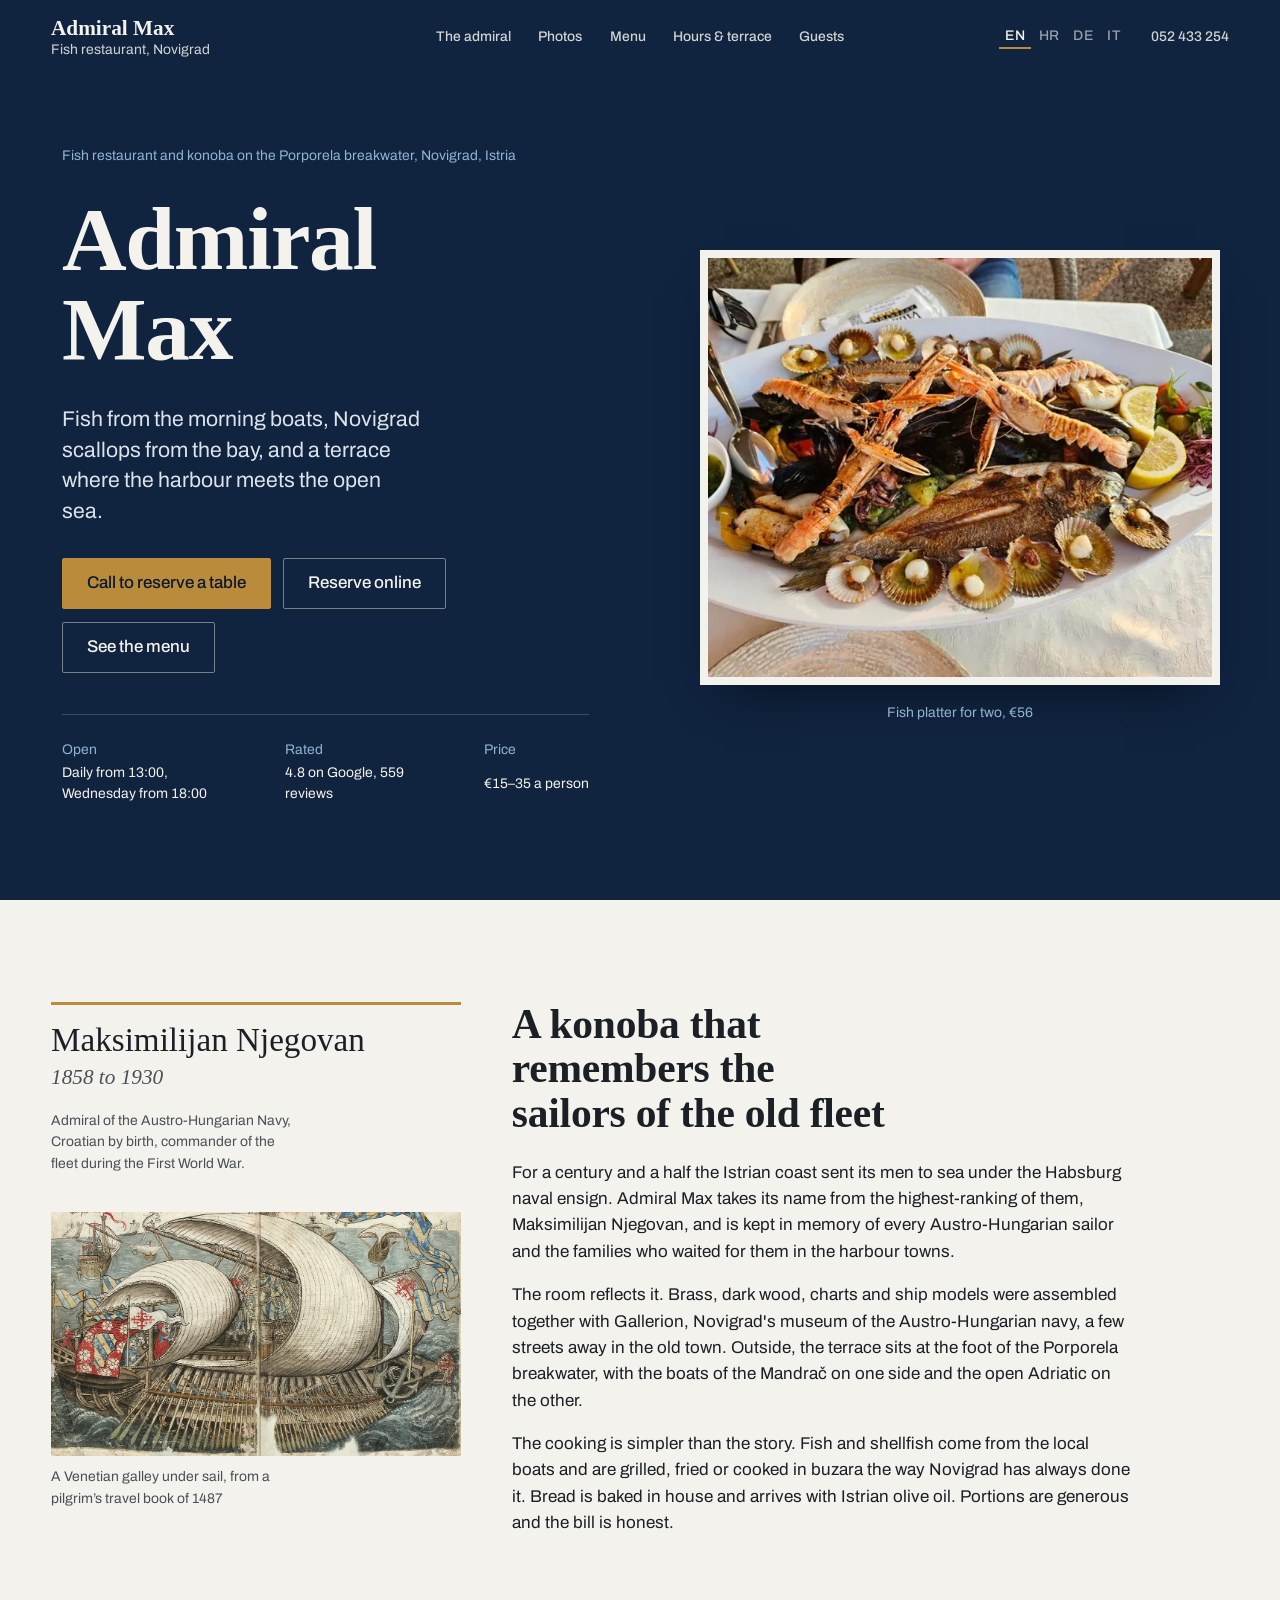
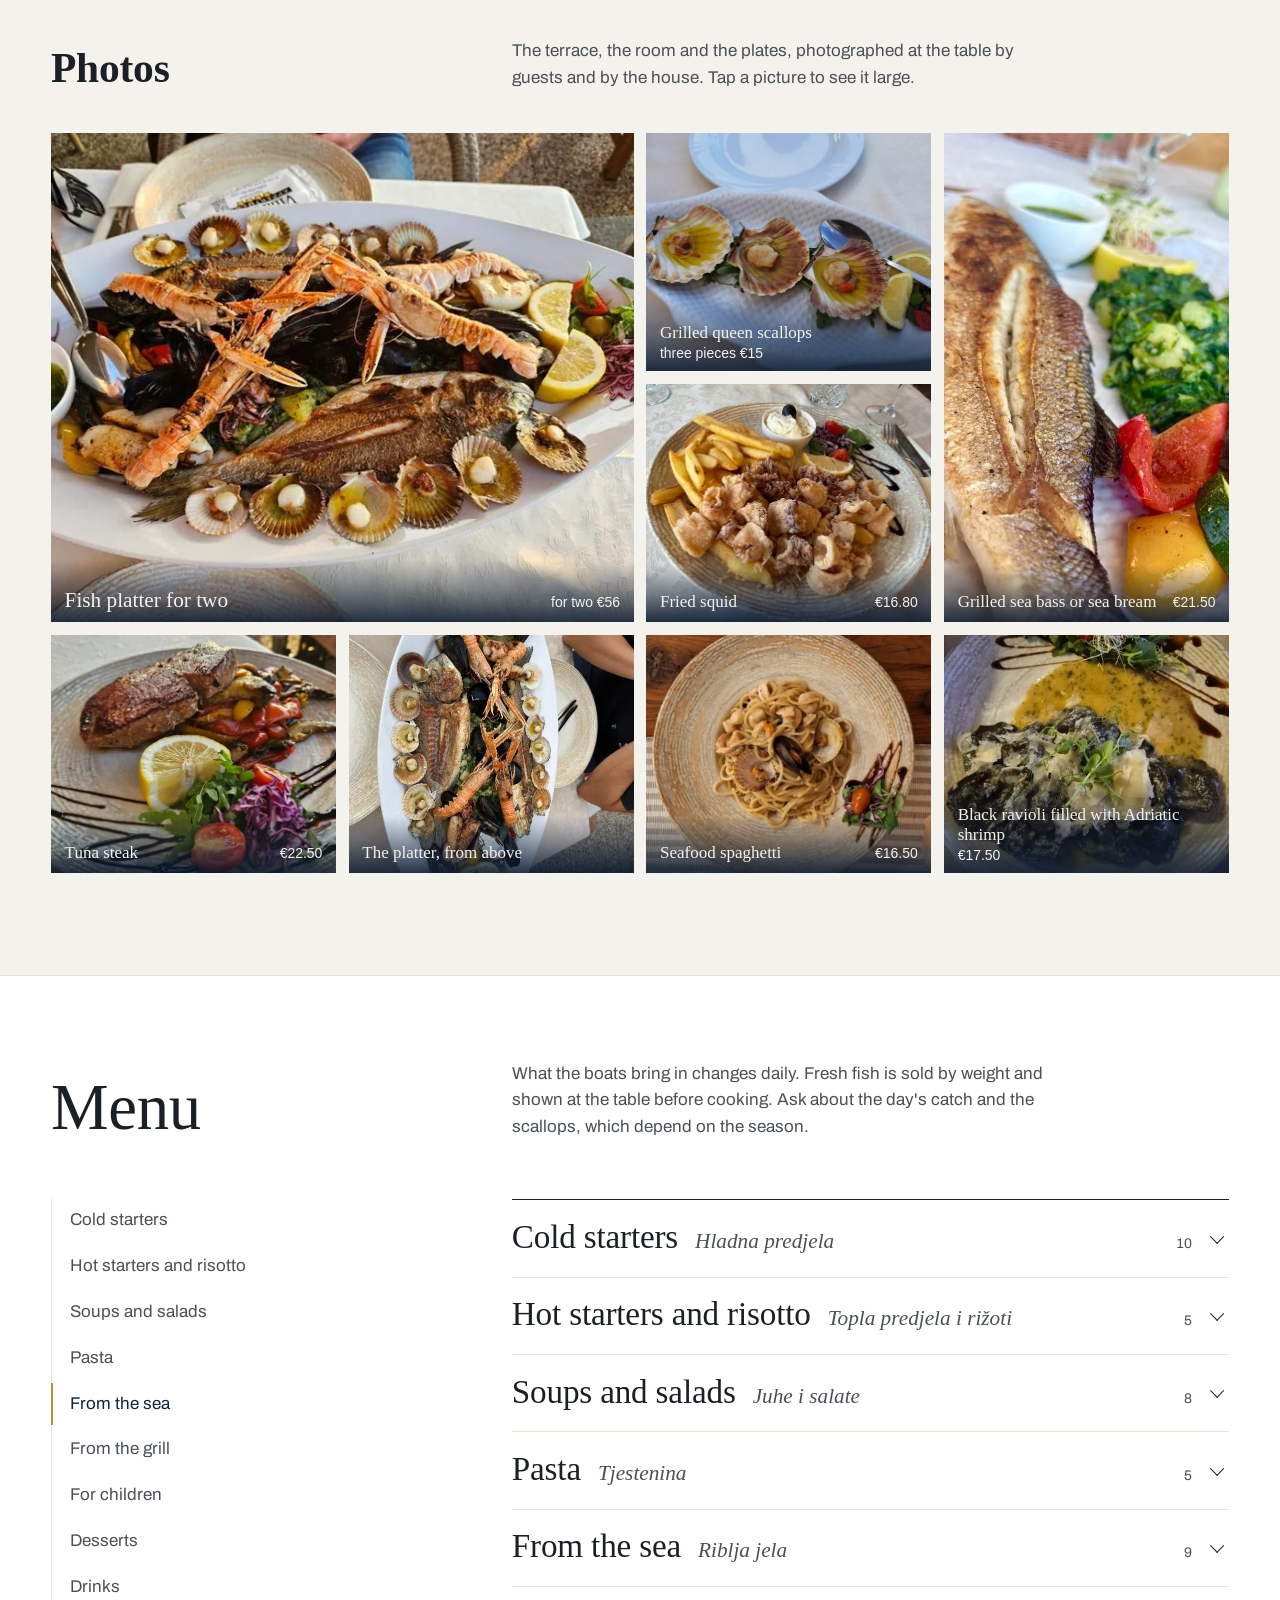
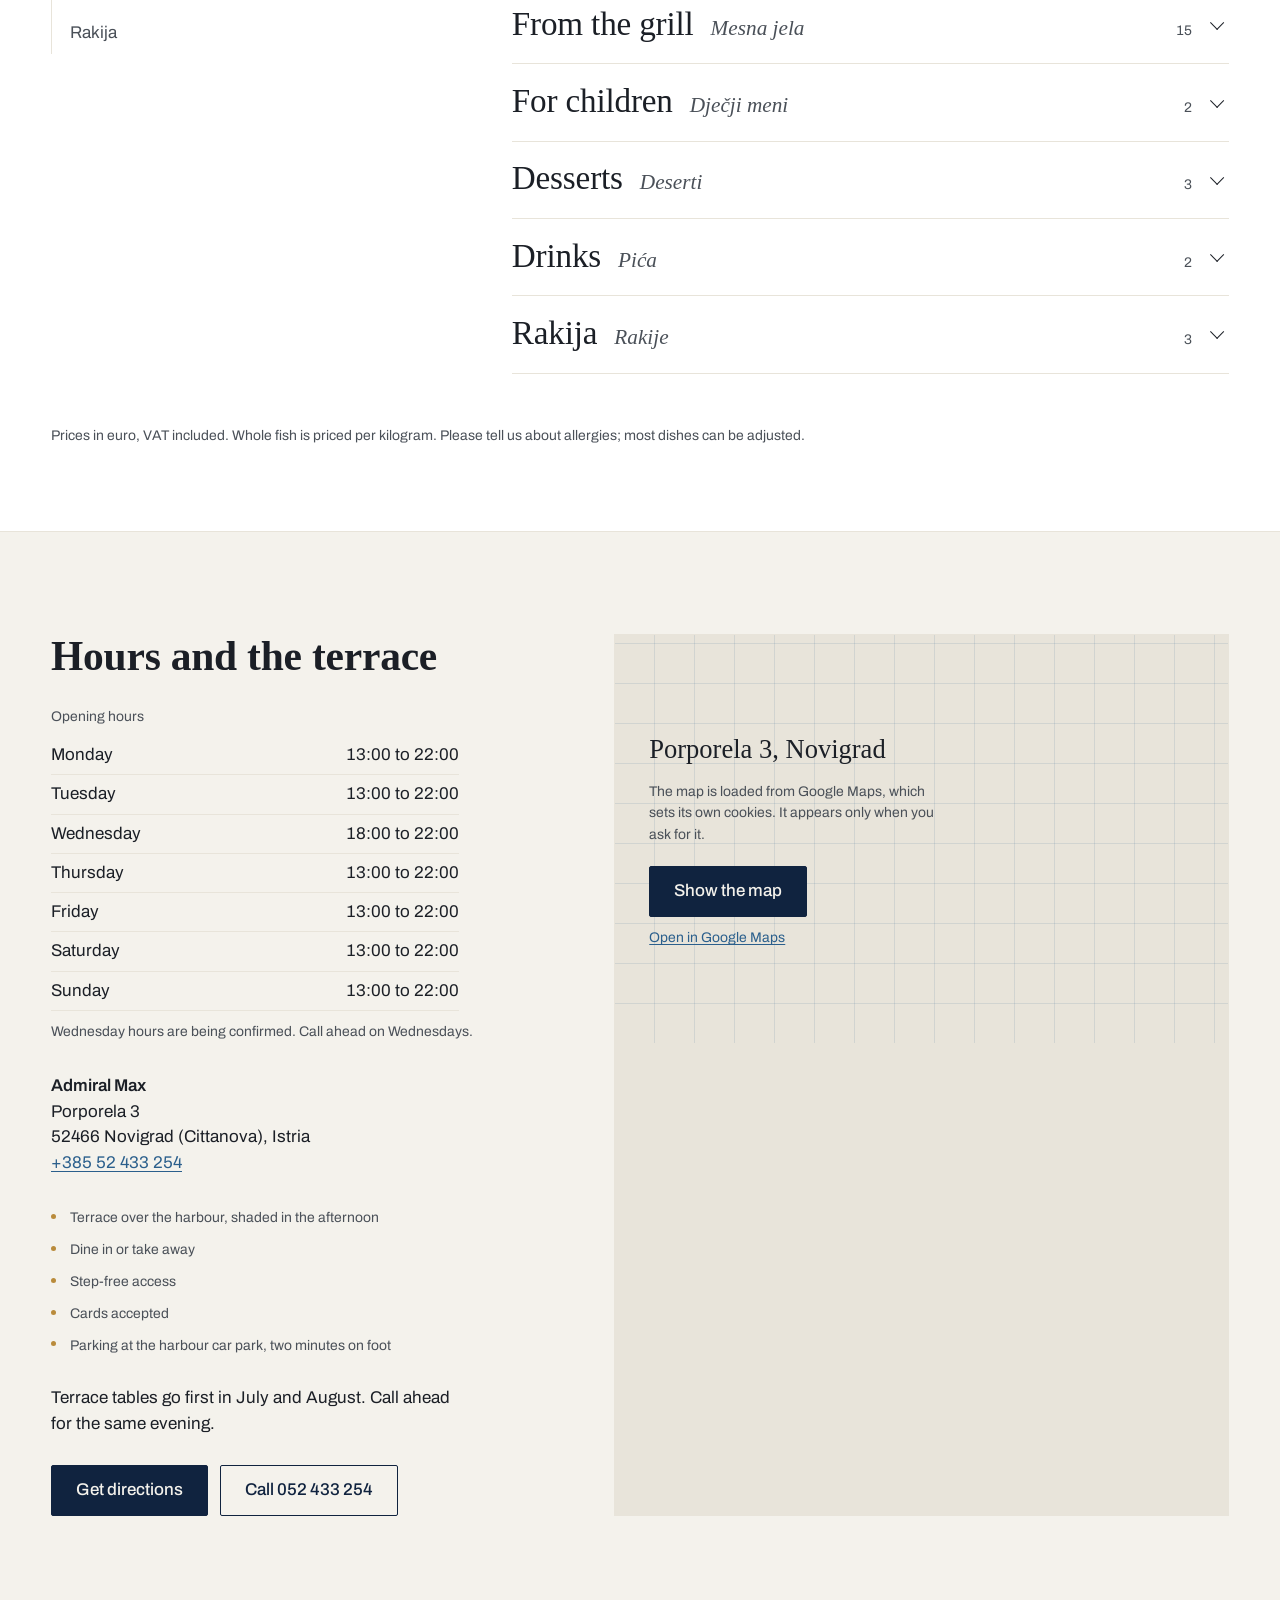
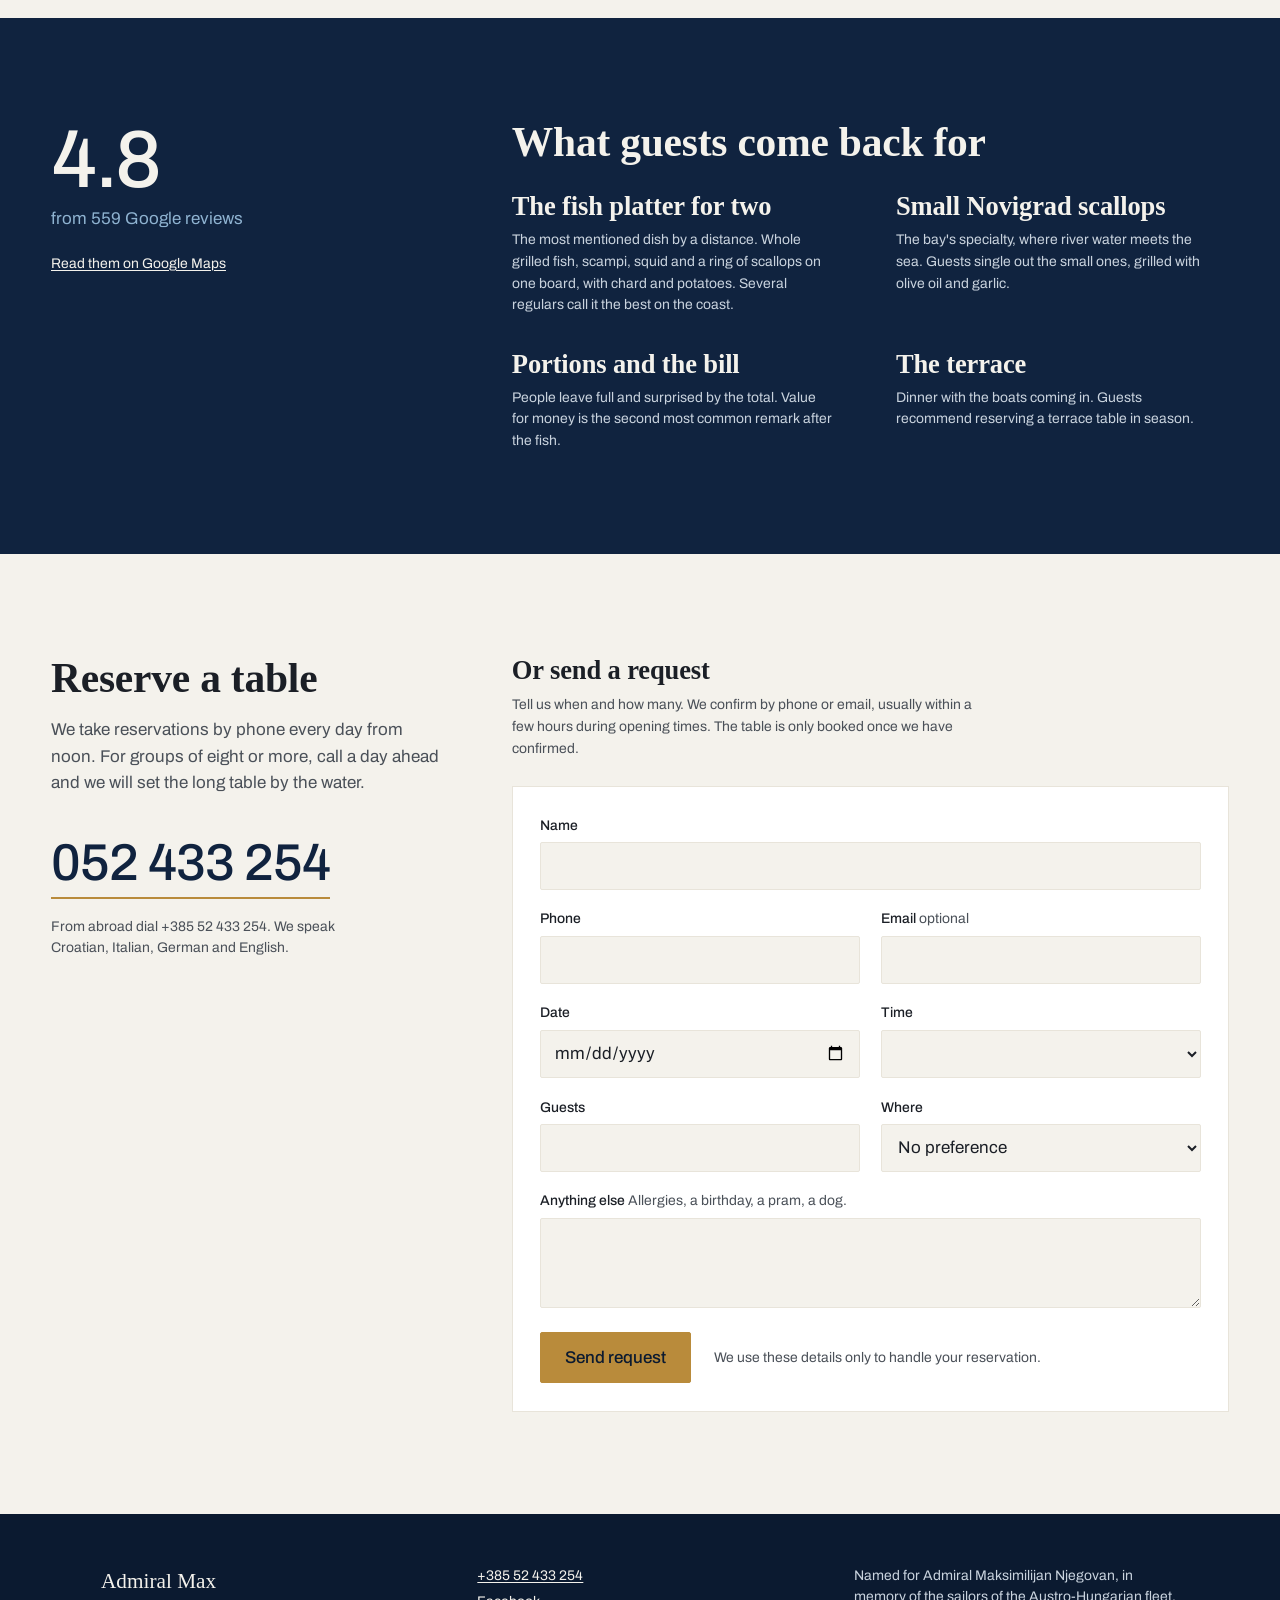
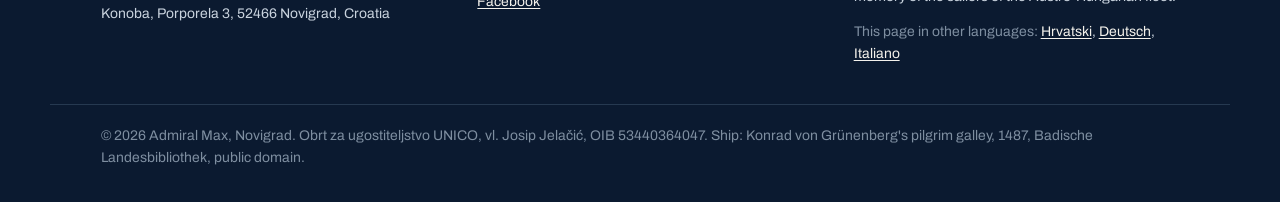
==== index.html @ 4aff6d20 "Hero plate framed at half size, no load animation, clean stacked hero on tablet and phone The 913 px" ====
<!doctype html>
<html lang="en">
<head>
  <meta charset="utf-8">
  <meta name="viewport" content="width=device-width, initial-scale=1">
  <title>Admiral Max, fish konoba in Novigrad, Istria</title>
  <meta name="description" content="Admiral Max is a fish konoba on the Porporela breakwater in Novigrad, Istria. Novigrad scallops, fish platters, black risotto and Istrian wine on a terrace over the harbour.">
  <link rel="canonical" href="https://josip-stojanovic.github.io/admiral-max/">
  <link rel="alternate" hreflang="en" href="https://josip-stojanovic.github.io/admiral-max/">
  <link rel="alternate" hreflang="hr" href="https://josip-stojanovic.github.io/admiral-max/hr/">
  <link rel="alternate" hreflang="de" href="https://josip-stojanovic.github.io/admiral-max/de/">
  <link rel="alternate" hreflang="it" href="https://josip-stojanovic.github.io/admiral-max/it/">
  <link rel="alternate" hreflang="x-default" href="https://josip-stojanovic.github.io/admiral-max/">
  <meta property="og:title" content="Admiral Max, fish konoba in Novigrad, Istria">
  <meta property="og:description" content="Admiral Max is a fish konoba on the Porporela breakwater in Novigrad, Istria. Novigrad scallops, fish platters, black risotto and Istrian wine on a terrace over the harbour.">
  <meta property="og:type" content="website">
  <meta property="og:url" content="https://josip-stojanovic.github.io/admiral-max/">
  <meta property="og:image" content="https://josip-stojanovic.github.io/admiral-max/assets/photos/fish-platter.jpg">
  <meta property="og:locale" content="en_GB">
  <link rel="icon" href="assets/favicon.svg" type="image/svg+xml">
  <link rel="preload" href="assets/fonts/playfair-display-normal-500-latin.woff2" as="font" type="font/woff2" crossorigin>
  <link rel="preload" href="assets/fonts/archivo-normal-400-w875-latin.woff2" as="font" type="font/woff2" crossorigin>
  <link rel="stylesheet" href="css/fonts.css">
  <link rel="stylesheet" href="css/style.css">
  <script type="application/ld+json">
  {
    "@context": "https://schema.org",
    "@type": "Restaurant",
    "name": "Admiral Max",
    "url": "https://josip-stojanovic.github.io/admiral-max/",
    "servesCuisine": ["Seafood", "Istrian", "Mediterranean"],
    "priceRange": "€15–35",
    "telephone": "+385 52 433 254",
    "image": "https://josip-stojanovic.github.io/admiral-max/assets/photos/fish-platter.jpg",
    "address": {
      "@type": "PostalAddress",
      "streetAddress": "Porporela 3",
      "addressLocality": "Novigrad",
      "postalCode": "52466",
      "addressCountry": "HR"
    },
    "geo": { "@type": "GeoCoordinates", "latitude": 45.31766, "longitude": 13.5599426 },
    "openingHoursSpecification": [
      { "@type": "OpeningHoursSpecification", "dayOfWeek": ["Monday","Tuesday","Thursday","Friday","Saturday","Sunday"], "opens": "13:00", "closes": "22:00" },
      { "@type": "OpeningHoursSpecification", "dayOfWeek": "Wednesday", "opens": "18:00", "closes": "22:00" }
    ],
    "acceptsReservations": "True"
  }
  </script>
  <script>window.ADMIRAL_STRINGS = {"factOpen": "Open", "factOpenValue": "Daily from 13:00, Wednesday from 18:00", "factRated": "Rated", "factRatedValue": "4.8 on Google, 559 reviews", "factPrice": "Price", "factPriceValue": "€15–35 a person", "hoursCaption": "Opening hours", "hoursFull": "13:00 to 22:00", "hoursWed": "18:00 to 22:00", "openUntil": "Open now until {t}.", "closingSoon": "Open now, closing at {t}.", "opensToday": "Closed now. Opens today at {t}.", "opensTomorrow": "Closed now. Opens tomorrow at {t}.", "formTitle": "Or send a request", "formLede": "Tell us when and how many. We confirm by phone or email, usually within a few hours during opening times. The table is only booked once we have confirmed.", "fName": "Name", "fPhone": "Phone", "fEmail": "Email", "fOptional": "optional", "fDate": "Date", "fTime": "Time", "fGuests": "Guests", "fSeating": "Where", "fMessage": "Anything else", "fMessageHint": "Allergies, a birthday, a pram, a dog.", "fSend": "Send request", "fSending": "Sending…", "fSuccess": "Request sent. We will confirm by phone or email. If you have not heard from us by tomorrow, call 052 433 254.", "fError": "The request could not be sent. Please call 052 433 254.", "fPrivacy": "We use these details only to handle your reservation.", "errRequired": "Please fill in your name, phone, date, time and number of guests.", "errWed": "On Wednesdays we open at 18:00. Please pick a later time.", "errPast": "Please pick a date from today onwards.", "lbClose": "Close", "lbPrev": "Previous photo", "lbNext": "Next photo", "lbCounter": "{i} of {n}", "footAddress": "Konoba, Porporela 3, 52466 Novigrad, Croatia", "footNamed": "Named for Admiral Maksimilijan Njegovan, in memory of the sailors of the Austro-Hungarian fleet.", "hoursUnconfirmed": "Wednesday hours are being confirmed. Call ahead on Wednesdays."};</script>
</head>
<body>

<a class="skip" href="#menu">Skip to the menu</a>

<header class="top">
  <a class="top-name" href="#top">Admiral Max<span class="top-tag">Fish restaurant, Novigrad</span></a>
  <nav class="top-nav" aria-label="Sections">
    <a href="#story">The admiral</a>
    <a href="#photos">Photos</a>
    <a href="#menu">Menu</a>
    <a href="#visit">Hours &amp; terrace</a>
    <a href="#guests">Guests</a>
  </nav>
  <div class="top-right">
    <nav class="lang" aria-label="Language">
      <a href="./" lang="en" hreflang="en" aria-current="page">EN</a>
      <a href="hr/" lang="hr" hreflang="hr">HR</a>
      <a href="de/" lang="de" hreflang="de">DE</a>
      <a href="it/" lang="it" hreflang="it">IT</a>
    </nav>
    <a class="top-call" href="tel:+38552433254" aria-label="Call 052 433 254"><svg viewBox="0 0 24 24" width="22" height="22" aria-hidden="true"><path d="M6.6 3h3l1.6 4.2-2 1.3a12 12 0 0 0 6.3 6.3l1.3-2 4.2 1.6v3a2 2 0 0 1-2.1 2A16.6 16.6 0 0 1 4.6 5.1 2 2 0 0 1 6.6 3z" fill="none" stroke="currentColor" stroke-width="1.6" stroke-linejoin="round"/></svg><span>052 433 254</span></a>
  </div>
</header>

<main id="top">

  <!-- ============ HERO ============ -->
  <section class="hero" aria-labelledby="hero-title">
    <figure class="hero-art">
      <img src="assets/photos/fish-platter.jpg"
           srcset="assets/photos/fish-platter-640.webp 640w, assets/photos/fish-platter.webp 913w"
           sizes="(max-width: 980px) 100vw, 520px" alt="Grilled fish platter for two with prawns, scallops and mussels, served on the terrace" width="913" height="760" fetchpriority="high">
      <figcaption>Fish platter for two, €56</figcaption>
    </figure>
    <div class="hero-copy">
      <p class="hero-place">Fish restaurant and konoba on the Porporela breakwater, Novigrad, Istria</p>
      <h1 id="hero-title">Admiral<br>Max</h1>

      <p class="hero-lede">Fish from the morning boats, Novigrad scallops from the bay, and a terrace where the harbour meets the open sea.</p>

      <div class="hero-actions">
        <a class="btn btn-brass" href="tel:+38552433254">Call to reserve a table</a>
        <a class="btn btn-ghost" href="#reserve">Reserve online</a>
        <a class="btn btn-ghost" href="#menu">See the menu</a>
      </div>

      <dl class="hero-facts">
        <div><dt>Open</dt><dd>Daily from 13:00, Wednesday from 18:00</dd></div>
        <div><dt>Rated</dt><dd>4.8 on Google, 559 reviews</dd></div>
        <div><dt>Price</dt><dd>€15–35 a person</dd></div>
      </dl>
    </div>
  </section>

  <!-- ============ STORY ============ -->
  <section class="story" id="story" aria-labelledby="story-title">
    <div class="story-grid">
      <div class="story-side">
        <div class="admiral-card">
          <p class="admiral-name">Maksimilijan Njegovan</p>
          <p class="admiral-dates">1858 to 1930</p>
          <p class="admiral-role">Admiral of the Austro-Hungarian Navy, Croatian by birth, commander of the fleet during the First World War.</p>
        </div>
        <figure class="story-art">
          <img src="assets/hero-ship-1100.jpg"
               srcset="assets/hero-ship-1100.webp 1100w, assets/hero-ship.webp 2000w"
               sizes="(max-width: 980px) 100vw, 400px" alt="Woodcut of a Venetian galley under sail, from a fifteenth-century pilgrim&#x27;s travel book" width="1100" height="656" loading="lazy">
          <figcaption>A Venetian galley under sail, from a pilgrim’s travel book of 1487</figcaption>
        </figure>
      </div>
      <div class="story-body">
        <h2 id="story-title">A konoba that remembers the sailors of the old fleet</h2>
        <p>For a century and a half the Istrian coast sent its men to sea under the Habsburg naval ensign. Admiral Max takes its name from the highest-ranking of them, Maksimilijan Njegovan, and is kept in memory of every Austro-Hungarian sailor and the families who waited for them in the harbour towns.</p>
        <p>The room reflects it. Brass, dark wood, charts and ship models were assembled together with Gallerion, Novigrad&#x27;s museum of the Austro-Hungarian navy, a few streets away in the old town. Outside, the terrace sits at the foot of the Porporela breakwater, with the boats of the Mandrač on one side and the open Adriatic on the other.</p>
        <p>The cooking is simpler than the story. Fish and shellfish come from the local boats and are grilled, fried or cooked in buzara the way Novigrad has always done it. Bread is baked in house and arrives with Istrian olive oil. Portions are generous and the bill is honest.</p>
      </div>
    </div>
  </section>

  <!-- ============ PHOTOS ============ -->
  <section class="gallery" id="photos" aria-labelledby="gallery-title">
    <div class="section-head">
      <h2 id="gallery-title">Photos</h2>
      <p>The terrace, the room and the plates, photographed at the table by guests and by the house. Tap a picture to see it large.</p>
    </div>
    <ul class="plates" id="thumbs">
      <li class="plate plate-wide">
        <button type="button" class="thumb" data-index="0" data-full="assets/photos/fish-platter.jpg">
          <img src="assets/photos/fish-platter.jpg" srcset="assets/photos/fish-platter-640.webp 640w, assets/photos/fish-platter.webp 913w" sizes="(max-width: 640px) 100vw, (max-width: 980px) 66vw, 600px" alt="Fish platter for two: whole grilled sea bream, scampi, mussels, squid and a ring of grilled scallops" width="913" height="760" loading="lazy">
          <span class="plate-cap"><span class="cap">Fish platter for two</span><span class="price">for two €56</span></span>
        </button>
      </li>
      <li class="plate">
        <button type="button" class="thumb" data-index="1" data-full="assets/photos/scallops.jpg">
          <img src="assets/photos/scallops.jpg" srcset="assets/photos/scallops-640.webp 640w, assets/photos/scallops.webp 1015w" sizes="(max-width: 640px) 50vw, (max-width: 980px) 33vw, 300px" alt="Three grilled scallops in the shell with olive oil, rocket and lemon" width="1015" height="760" loading="lazy">
          <span class="plate-cap"><span class="cap">Grilled queen scallops</span><span class="price">three pieces €15</span></span>
        </button>
      </li>
      <li class="plate plate-tall">
        <button type="button" class="thumb" data-index="2" data-full="assets/photos/sea-bass.jpg">
          <img src="assets/photos/sea-bass.jpg" srcset="assets/photos/sea-bass-640.webp 640w, assets/photos/sea-bass.webp 597w" sizes="(max-width: 640px) 50vw, (max-width: 980px) 33vw, 300px" alt="Whole grilled sea bass with chard and potatoes and grilled peppers and courgette" width="597" height="760" loading="lazy">
          <span class="plate-cap"><span class="cap">Grilled sea bass or sea bream</span><span class="price">€21.50</span></span>
        </button>
      </li>
      <li class="plate">
        <button type="button" class="thumb" data-index="3" data-full="assets/photos/fritto-misto.jpg">
          <img src="assets/photos/fritto-misto.jpg" srcset="assets/photos/fritto-misto-640.webp 640w, assets/photos/fritto-misto.webp 1015w" sizes="(max-width: 640px) 50vw, (max-width: 980px) 33vw, 300px" alt="Fried squid with thick-cut fries, tartare sauce and a wedge of lemon" width="1015" height="760" loading="lazy">
          <span class="plate-cap"><span class="cap">Fried squid</span><span class="price">€16.80</span></span>
        </button>
      </li>
      <li class="plate">
        <button type="button" class="thumb" data-index="4" data-full="assets/photos/tuna-steak.jpg">
          <img src="assets/photos/tuna-steak.jpg" srcset="assets/photos/tuna-steak-640.webp 640w, assets/photos/tuna-steak.webp 1015w" sizes="(max-width: 640px) 50vw, (max-width: 980px) 33vw, 300px" alt="Seared tuna steak with grilled peppers, rocket and lemon" width="1015" height="760" loading="lazy">
          <span class="plate-cap"><span class="cap">Tuna steak</span><span class="price">€22.50</span></span>
        </button>
      </li>
      <li class="plate">
        <button type="button" class="thumb" data-index="5" data-full="assets/photos/fish-platter-top.jpg">
          <img src="assets/photos/fish-platter-top.jpg" srcset="assets/photos/fish-platter-top-640.webp 640w, assets/photos/fish-platter-top.webp 569w" sizes="(max-width: 640px) 50vw, (max-width: 980px) 33vw, 300px" alt="Fish platter seen from above, with scallops around the edge and a bowl of parsley oil" width="569" height="760" loading="lazy">
          <span class="plate-cap"><span class="cap">The platter, from above</span></span>
        </button>
      </li>
      <li class="plate">
        <button type="button" class="thumb" data-index="6" data-full="assets/photos/seafood-spaghetti.jpg">
          <img src="assets/photos/seafood-spaghetti.jpg" srcset="assets/photos/seafood-spaghetti-640.webp 640w, assets/photos/seafood-spaghetti.webp 683w" sizes="(max-width: 640px) 50vw, (max-width: 980px) 33vw, 300px" alt="Seafood spaghetti with scallops, mussels and prawns in a stoneware bowl" width="683" height="760" loading="lazy">
          <span class="plate-cap"><span class="cap">Seafood spaghetti</span><span class="price">€16.50</span></span>
        </button>
      </li>
      <li class="plate">
        <button type="button" class="thumb" data-index="7" data-full="assets/photos/black-ravioli.jpg">
          <img src="assets/photos/black-ravioli.jpg" srcset="assets/photos/black-ravioli-640.webp 640w, assets/photos/black-ravioli.webp 427w" sizes="(max-width: 640px) 50vw, (max-width: 980px) 33vw, 300px" alt="Black ravioli filled with Adriatic shrimp" width="427" height="760" loading="lazy">
          <span class="plate-cap"><span class="cap">Black ravioli filled with Adriatic shrimp</span><span class="price">€17.50</span></span>
        </button>
      </li>
    </ul>
  </section>

  <!-- ============ MENU ============ -->
  <section class="menu" id="menu" aria-labelledby="menu-title">
    <div class="section-head menu-head">
      <h2 id="menu-title">Menu</h2>
      <p>What the boats bring in changes daily. Fresh fish is sold by weight and shown at the table before cooking. Ask about the day&#x27;s catch and the scallops, which depend on the season.</p>
    </div>

    <div class="menu-layout">
      <nav class="menu-nav" id="menu-nav" aria-label="Menu sections">
        <a href="#m-cold">Cold starters</a>
        <a href="#m-hot">Hot starters and risotto</a>
        <a href="#m-soups">Soups and salads</a>
        <a href="#m-pasta">Pasta</a>
        <a href="#m-sea">From the sea</a>
        <a href="#m-grill">From the grill</a>
        <a href="#m-kids">For children</a>
        <a href="#m-sweets">Desserts</a>
        <a href="#m-drinks">Drinks</a>
        <a href="#m-rakija">Rakija</a>
      </nav>

      <div class="menu-sections" id="menu-sections">
        <details class="menu-section" id="m-cold" name="menu">
          <summary class="menu-section-head">
            <h3>Cold starters</h3>
            <p class="menu-section-hr" lang="hr">Hladna predjela</p>
            <span class="menu-section-count">10</span>
          </summary>
          <ul class="dishes">
            <li class="dish">
              <div class="dish-row">
                <span class="dish-name">Cold fish plate for two</span>
                <span class="dish-leader" aria-hidden="true"></span>
                <span class="dish-price">for two €26</span>
              </div>
              <p class="dish-hr" lang="hr">Hladna riblja plata</p>
              <p class="dish-desc">Salted and marinated anchovies, octopus salad, fish pâté.</p>
            </li>
            <li class="dish">
              <div class="dish-row">
                <span class="dish-name">Octopus salad</span>
                <span class="dish-leader" aria-hidden="true"></span>
                <span class="dish-price">€14.50</span>
              </div>
              <p class="dish-hr" lang="hr">Salata od hobotnice</p>
            </li>
            <li class="dish">
              <div class="dish-row">
                <span class="dish-name">Salted or marinated anchovies</span>
                <span class="dish-leader" aria-hidden="true"></span>
                <span class="dish-price">€9</span>
              </div>
              <p class="dish-hr" lang="hr">Slani ili marinirani sardoni</p>
            </li>
            <li class="dish">
              <div class="dish-row">
                <span class="dish-name">Fish pâté</span>
                <span class="dish-leader" aria-hidden="true"></span>
                <span class="dish-price">€9</span>
              </div>
              <p class="dish-hr" lang="hr">Riblja pašteta</p>
            </li>
            <li class="dish">
              <div class="dish-row">
                <span class="dish-name">Istrian prosciutto</span>
                <span class="dish-leader" aria-hidden="true"></span>
                <span class="dish-price">100 g €12.50</span>
              </div>
              <p class="dish-hr" lang="hr">Pršut istarski</p>
            </li>
            <li class="dish">
              <div class="dish-row">
                <span class="dish-name">Sheep&#x27;s cheese</span>
                <span class="dish-leader" aria-hidden="true"></span>
                <span class="dish-price">100 g €12</span>
              </div>
              <p class="dish-hr" lang="hr">Ovčji sir</p>
            </li>
            <li class="dish">
              <div class="dish-row">
                <span class="dish-name">Cheese with truffles</span>
                <span class="dish-leader" aria-hidden="true"></span>
                <span class="dish-price">100 g €14.50</span>
              </div>
              <p class="dish-hr" lang="hr">Sir s tartufima</p>
            </li>
            <li class="dish">
              <div class="dish-row">
                <span class="dish-name">Beef carpaccio</span>
                <span class="dish-leader" aria-hidden="true"></span>
                <span class="dish-price">100 g €16</span>
              </div>
              <p class="dish-hr" lang="hr">Carpaccio od bifteka</p>
            </li>
            <li class="dish">
              <div class="dish-row">
                <span class="dish-name">Octopus carpaccio</span>
                <span class="dish-leader" aria-hidden="true"></span>
                <span class="dish-price">€14.50</span>
              </div>
              <p class="dish-hr" lang="hr">Carpaccio od hobotnice</p>
            </li>
            <li class="dish">
              <div class="dish-row">
                <span class="dish-name">Octopus carpaccio with truffles</span>
                <span class="dish-leader" aria-hidden="true"></span>
                <span class="dish-price">€18</span>
              </div>
              <p class="dish-hr" lang="hr">Carpaccio od hobotnice sa tartufima</p>
            </li>
          </ul>
        </details>

        <details class="menu-section" id="m-hot" name="menu">
          <summary class="menu-section-head">
            <h3>Hot starters and risotto</h3>
            <p class="menu-section-hr" lang="hr">Topla predjela i rižoti</p>
            <span class="menu-section-count">5</span>
          </summary>
          <p class="menu-section-note">Kapešante and kanaštrele are the two scallops of the Novigrad bay, grilled in the shell.</p>
          <ul class="dishes">
            <li class="dish">
              <div class="dish-row">
                <span class="dish-name">Mussels in buzara</span>
                <span class="dish-leader" aria-hidden="true"></span>
                <span class="dish-price">€13.50</span>
              </div>
              <p class="dish-hr" lang="hr">Dagnje na buzaru</p>
              <p class="dish-desc">White wine, garlic, parsley, breadcrumbs.</p>
            </li>
            <li class="dish">
              <div class="dish-row">
                <span class="dish-name">Grilled queen scallops</span>
                <span class="dish-leader" aria-hidden="true"></span>
                <span class="dish-price">three pieces €15</span>
              </div>
              <p class="dish-hr" lang="hr">Kapešante na žaru</p>
            </li>
            <li class="dish">
              <div class="dish-row">
                <span class="dish-name">Grilled canestrelli</span>
                <span class="dish-leader" aria-hidden="true"></span>
                <span class="dish-price">€14.50</span>
              </div>
              <p class="dish-hr" lang="hr">Kanaštrele na žaru</p>
              <p class="dish-desc">The small Novigrad scallops.</p>
            </li>
            <li class="dish">
              <div class="dish-row">
                <span class="dish-name">Scampi risotto</span>
                <span class="dish-leader" aria-hidden="true"></span>
                <span class="dish-price">€18.50</span>
              </div>
              <p class="dish-hr" lang="hr">Rižoto škampi</p>
            </li>
            <li class="dish">
              <div class="dish-row">
                <span class="dish-name">Black risotto with seafood</span>
                <span class="dish-leader" aria-hidden="true"></span>
                <span class="dish-price">€17.50</span>
              </div>
              <p class="dish-hr" lang="hr">Crni rižoto s plodovima mora</p>
              <p class="dish-desc">Cuttlefish ink.</p>
            </li>
          </ul>
        </details>

        <details class="menu-section" id="m-soups" name="menu">
          <summary class="menu-section-head">
            <h3>Soups and salads</h3>
            <p class="menu-section-hr" lang="hr">Juhe i salate</p>
            <span class="menu-section-count">8</span>
          </summary>
          <ul class="dishes">
            <li class="dish">
              <div class="dish-row">
                <span class="dish-name">Fish soup</span>
                <span class="dish-leader" aria-hidden="true"></span>
                <span class="dish-price">€7.80</span>
              </div>
              <p class="dish-hr" lang="hr">Riblja juha</p>
            </li>
            <li class="dish">
              <div class="dish-row">
                <span class="dish-name">Beef soup</span>
                <span class="dish-leader" aria-hidden="true"></span>
                <span class="dish-price">€5.80</span>
              </div>
              <p class="dish-hr" lang="hr">Goveđa juha</p>
            </li>
            <li class="dish">
              <div class="dish-row">
                <span class="dish-name">Tomato soup</span>
                <span class="dish-leader" aria-hidden="true"></span>
                <span class="dish-price">€5.80</span>
              </div>
              <p class="dish-hr" lang="hr">Juha od rajčice</p>
            </li>
            <li class="dish">
              <div class="dish-row">
                <span class="dish-name">Mixed salad</span>
                <span class="dish-leader" aria-hidden="true"></span>
                <span class="dish-price">€5.20</span>
              </div>
              <p class="dish-hr" lang="hr">Miješana salata</p>
            </li>
            <li class="dish">
              <div class="dish-row">
                <span class="dish-name">Šopska salad</span>
                <span class="dish-leader" aria-hidden="true"></span>
                <span class="dish-price">€7.80</span>
              </div>
              <p class="dish-hr" lang="hr">Šopska salata</p>
              <p class="dish-desc">Mixed salad with cheese.</p>
            </li>
            <li class="dish">
              <div class="dish-row">
                <span class="dish-name">Tuna salad</span>
                <span class="dish-leader" aria-hidden="true"></span>
                <span class="dish-price">€8.80</span>
              </div>
              <p class="dish-hr" lang="hr">Salata sa tunjevinom</p>
            </li>
            <li class="dish">
              <div class="dish-row">
                <span class="dish-name">Caprese</span>
                <span class="dish-leader" aria-hidden="true"></span>
                <span class="dish-price">€8</span>
              </div>
              <p class="dish-hr" lang="hr">Caprese salata</p>
            </li>
            <li class="dish">
              <div class="dish-row">
                <span class="dish-name">Chicken salad with dressing</span>
                <span class="dish-leader" aria-hidden="true"></span>
                <span class="dish-price">€11</span>
              </div>
              <p class="dish-hr" lang="hr">Salata sa piletinom i dresingom</p>
            </li>
          </ul>
        </details>

        <details class="menu-section" id="m-pasta" name="menu">
          <summary class="menu-section-head">
            <h3>Pasta</h3>
            <p class="menu-section-hr" lang="hr">Tjestenina</p>
            <span class="menu-section-count">5</span>
          </summary>
          <ul class="dishes">
            <li class="dish">
              <div class="dish-row">
                <span class="dish-name">Tagliatelle with scampi</span>
                <span class="dish-leader" aria-hidden="true"></span>
                <span class="dish-price">€18.50</span>
              </div>
              <p class="dish-hr" lang="hr">Tagliatelle sa škampima</p>
            </li>
            <li class="dish">
              <div class="dish-row">
                <span class="dish-name">Tagliatelle with truffles</span>
                <span class="dish-leader" aria-hidden="true"></span>
                <span class="dish-price">€18.50</span>
              </div>
              <p class="dish-hr" lang="hr">Tagliatelle sa tartufima</p>
            </li>
            <li class="dish">
              <div class="dish-row">
                <span class="dish-name">Black ravioli filled with Adriatic shrimp</span>
                <span class="dish-leader" aria-hidden="true"></span>
                <span class="dish-price">€17.50</span>
              </div>
              <p class="dish-hr" lang="hr">Crni ravioli punjeni jadranskim kozicama</p>
            </li>
            <li class="dish">
              <div class="dish-row">
                <span class="dish-name">Seafood spaghetti</span>
                <span class="dish-leader" aria-hidden="true"></span>
                <span class="dish-price">€16.50</span>
              </div>
              <p class="dish-hr" lang="hr">Špageti plodovi mora</p>
            </li>
            <li class="dish">
              <div class="dish-row">
                <span class="dish-name">Spaghetti bolognese</span>
                <span class="dish-leader" aria-hidden="true"></span>
                <span class="dish-price">€12.50</span>
              </div>
              <p class="dish-hr" lang="hr">Špageti bolognese</p>
            </li>
          </ul>
        </details>

        <details class="menu-section" id="m-sea" name="menu">
          <summary class="menu-section-head">
            <h3>From the sea</h3>
            <p class="menu-section-hr" lang="hr">Riblja jela</p>
            <span class="menu-section-count">9</span>
          </summary>
          <p class="menu-section-note">Whole fish is brought to the table before cooking and priced by weight.</p>
          <ul class="dishes">
            <li class="dish">
              <div class="dish-row">
                <span class="dish-name">Fish platter for two</span>
                <span class="dish-leader" aria-hidden="true"></span>
                <span class="dish-price">for two €56</span>
              </div>
              <p class="dish-hr" lang="hr">Riblja plata za dvoje</p>
              <p class="dish-desc">Sea bream, sea bass, scampi, shellfish, squid, with chard and potatoes. The house dish.</p>
            </li>
            <li class="dish">
              <div class="dish-row">
                <span class="dish-name">Fish platter &quot;Cittanova&quot; for two</span>
                <span class="dish-leader" aria-hidden="true"></span>
                <span class="dish-price">for two €64</span>
              </div>
              <p class="dish-hr" lang="hr">Riblja plata &quot;Cittanova&quot;</p>
              <p class="dish-desc">First-class fish baked in the oven with scallops, scampi, octopus and potatoes.</p>
            </li>
            <li class="dish">
              <div class="dish-row">
                <span class="dish-name">First-class fish with garnish, grilled or oven-baked</span>
                <span class="dish-leader" aria-hidden="true"></span>
                <span class="dish-price">per kg €68</span>
              </div>
              <p class="dish-hr" lang="hr">Riba I. klase s prilogom, žar ili pećnica</p>
              <p class="dish-desc">Whole fish of the day, priced by the kilogram.</p>
            </li>
            <li class="dish">
              <div class="dish-row">
                <span class="dish-name">Grilled sea bass or sea bream</span>
                <span class="dish-leader" aria-hidden="true"></span>
                <span class="dish-price">€21.50</span>
              </div>
              <p class="dish-hr" lang="hr">Brancin ili orada sa žara</p>
              <p class="dish-desc">300 to 400 g, with chard and potatoes.</p>
            </li>
            <li class="dish">
              <div class="dish-row">
                <span class="dish-name">Sea bass fillet</span>
                <span class="dish-leader" aria-hidden="true"></span>
                <span class="dish-price">€21.50</span>
              </div>
              <p class="dish-hr" lang="hr">File brancina</p>
              <p class="dish-desc">With chard and potatoes.</p>
            </li>
            <li class="dish">
              <div class="dish-row">
                <span class="dish-name">Scampi, grilled or in buzara</span>
                <span class="dish-leader" aria-hidden="true"></span>
                <span class="dish-price">€30</span>
              </div>
              <p class="dish-hr" lang="hr">Škampi na žaru ili buzara</p>
            </li>
            <li class="dish">
              <div class="dish-row">
                <span class="dish-name">Grilled squid</span>
                <span class="dish-leader" aria-hidden="true"></span>
                <span class="dish-price">€16.80</span>
              </div>
              <p class="dish-hr" lang="hr">Lignje na žaru</p>
              <p class="dish-desc">With chard and potatoes.</p>
            </li>
            <li class="dish">
              <div class="dish-row">
                <span class="dish-name">Fried squid</span>
                <span class="dish-leader" aria-hidden="true"></span>
                <span class="dish-price">€16.80</span>
              </div>
              <p class="dish-hr" lang="hr">Lignje pržene</p>
              <p class="dish-desc">With fries.</p>
            </li>
            <li class="dish">
              <div class="dish-row">
                <span class="dish-name">Tuna steak</span>
                <span class="dish-leader" aria-hidden="true"></span>
                <span class="dish-price">€22.50</span>
              </div>
              <p class="dish-hr" lang="hr">Tuna steak</p>
              <p class="dish-desc">With grilled vegetables.</p>
            </li>
          </ul>
        </details>

        <details class="menu-section" id="m-grill" name="menu">
          <summary class="menu-section-head">
            <h3>From the grill</h3>
            <p class="menu-section-hr" lang="hr">Mesna jela</p>
            <span class="menu-section-count">15</span>
          </summary>
          <ul class="dishes">
            <li class="dish">
              <div class="dish-row">
                <span class="dish-name">Rib-eye steak</span>
                <span class="dish-leader" aria-hidden="true"></span>
                <span class="dish-price">300 g €27</span>
              </div>
              <p class="dish-hr" lang="hr">Rib-eye steak</p>
              <p class="dish-desc">With baked potatoes and vegetables.</p>
            </li>
            <li class="dish">
              <div class="dish-row">
                <span class="dish-name">Grilled beef fillet</span>
                <span class="dish-leader" aria-hidden="true"></span>
                <span class="dish-price">250 g €27</span>
              </div>
              <p class="dish-hr" lang="hr">Biftek na žaru</p>
              <p class="dish-desc">With fried potatoes.</p>
            </li>
            <li class="dish">
              <div class="dish-row">
                <span class="dish-name">Beef fillet in green pepper sauce</span>
                <span class="dish-leader" aria-hidden="true"></span>
                <span class="dish-price">250 g €30</span>
              </div>
              <p class="dish-hr" lang="hr">Biftek u umaku od zelenog papra</p>
              <p class="dish-desc">With croquettes.</p>
            </li>
            <li class="dish">
              <div class="dish-row">
                <span class="dish-name">Beef fillet in truffle sauce</span>
                <span class="dish-leader" aria-hidden="true"></span>
                <span class="dish-price">250 g €34</span>
              </div>
              <p class="dish-hr" lang="hr">Biftek u umaku od tartufa</p>
              <p class="dish-desc">With croquettes.</p>
            </li>
            <li class="dish">
              <div class="dish-row">
                <span class="dish-name">Rump steak in mushroom sauce</span>
                <span class="dish-leader" aria-hidden="true"></span>
                <span class="dish-price">250 g €24</span>
              </div>
              <p class="dish-hr" lang="hr">Ramstek u umaku od gljiva</p>
              <p class="dish-desc">With croquettes.</p>
            </li>
            <li class="dish">
              <div class="dish-row">
                <span class="dish-name">Rump steak in green pepper sauce</span>
                <span class="dish-leader" aria-hidden="true"></span>
                <span class="dish-price">250 g €24</span>
              </div>
              <p class="dish-hr" lang="hr">Ramstek u umaku od zelenog papra</p>
              <p class="dish-desc">With croquettes.</p>
            </li>
            <li class="dish">
              <div class="dish-row">
                <span class="dish-name">Grilled pork medallions</span>
                <span class="dish-leader" aria-hidden="true"></span>
                <span class="dish-price">€14.50</span>
              </div>
              <p class="dish-hr" lang="hr">Svinjski medaljoni na žaru</p>
              <p class="dish-desc">With fried potatoes.</p>
            </li>
            <li class="dish">
              <div class="dish-row">
                <span class="dish-name">Pork medallions in truffle sauce</span>
                <span class="dish-leader" aria-hidden="true"></span>
                <span class="dish-price">€19.50</span>
              </div>
              <p class="dish-hr" lang="hr">Svinjski medaljoni u umaku od tartufa</p>
              <p class="dish-desc">With croquettes.</p>
            </li>
            <li class="dish">
              <div class="dish-row">
                <span class="dish-name">Meat platter for two</span>
                <span class="dish-leader" aria-hidden="true"></span>
                <span class="dish-price">for two €38</span>
              </div>
              <p class="dish-hr" lang="hr">Mesna plata za dvoje</p>
              <p class="dish-desc">With fried potatoes.</p>
            </li>
            <li class="dish">
              <div class="dish-row">
                <span class="dish-name">Mixed grill</span>
                <span class="dish-leader" aria-hidden="true"></span>
                <span class="dish-price">€16.50</span>
              </div>
              <p class="dish-hr" lang="hr">Miješano meso</p>
              <p class="dish-desc">With fries.</p>
            </li>
            <li class="dish">
              <div class="dish-row">
                <span class="dish-name">Gourmet pljeskavica</span>
                <span class="dish-leader" aria-hidden="true"></span>
                <span class="dish-price">€15.50</span>
              </div>
              <p class="dish-hr" lang="hr">Gurmanska pljeskavica</p>
              <p class="dish-desc">Beef patty with bacon and cheese, fried potatoes.</p>
            </li>
            <li class="dish">
              <div class="dish-row">
                <span class="dish-name">Boneless chicken thigh, barbecue</span>
                <span class="dish-leader" aria-hidden="true"></span>
                <span class="dish-price">€14.50</span>
              </div>
              <p class="dish-hr" lang="hr">Pileći batak bez kosti BBQ</p>
              <p class="dish-desc">With fried potatoes.</p>
            </li>
            <li class="dish">
              <div class="dish-row">
                <span class="dish-name">Chicken schnitzel</span>
                <span class="dish-leader" aria-hidden="true"></span>
                <span class="dish-price">€13.50</span>
              </div>
              <p class="dish-hr" lang="hr">Bečki odrezak pileći</p>
              <p class="dish-desc">With fries.</p>
            </li>
            <li class="dish">
              <div class="dish-row">
                <span class="dish-name">Ćevapčići</span>
                <span class="dish-leader" aria-hidden="true"></span>
                <span class="dish-price">€13.50</span>
              </div>
              <p class="dish-hr" lang="hr">Ćevapčići</p>
              <p class="dish-desc">With fries.</p>
            </li>
            <li class="dish">
              <div class="dish-row">
                <span class="dish-name">Chicken in orange and curry sauce</span>
                <span class="dish-leader" aria-hidden="true"></span>
                <span class="dish-price">€17.50</span>
              </div>
              <p class="dish-hr" lang="hr">Piletina u umaku od naranče i curryja</p>
              <p class="dish-desc">With croquettes.</p>
            </li>
          </ul>
        </details>

        <details class="menu-section" id="m-kids" name="menu">
          <summary class="menu-section-head">
            <h3>For children</h3>
            <p class="menu-section-hr" lang="hr">Dječji meni</p>
            <span class="menu-section-count">2</span>
          </summary>
          <ul class="dishes">
            <li class="dish">
              <div class="dish-row">
                <span class="dish-name">Chicken schnitzel with fries</span>
                <span class="dish-leader" aria-hidden="true"></span>
                <span class="dish-price">€8</span>
              </div>
              <p class="dish-hr" lang="hr">Bečki odrezak pileći, pomfrit</p>
            </li>
            <li class="dish">
              <div class="dish-row">
                <span class="dish-name">Spaghetti with tomato sauce</span>
                <span class="dish-leader" aria-hidden="true"></span>
                <span class="dish-price">€7</span>
              </div>
              <p class="dish-hr" lang="hr">Špageti od rajčice</p>
            </li>
          </ul>
        </details>

        <details class="menu-section" id="m-sweets" name="menu">
          <summary class="menu-section-head">
            <h3>Desserts</h3>
            <p class="menu-section-hr" lang="hr">Deserti</p>
            <span class="menu-section-count">3</span>
          </summary>
          <p class="menu-section-note">Ask what is on the dessert board today.</p>
          <ul class="dishes">
            <li class="dish">
              <div class="dish-row">
                <span class="dish-name">Pancakes</span>
              </div>
              <p class="dish-hr" lang="hr">Palačinke</p>
              <p class="dish-desc">Chocolate, jam or walnuts.</p>
            </li>
            <li class="dish">
              <div class="dish-row">
                <span class="dish-name">House tiramisu</span>
              </div>
              <p class="dish-hr" lang="hr">Domaći tiramisu</p>
            </li>
            <li class="dish">
              <div class="dish-row">
                <span class="dish-name">Cheesecake</span>
              </div>
              <p class="dish-hr" lang="hr">Cheesecake</p>
            </li>
          </ul>
        </details>

        <details class="menu-section" id="m-drinks" name="menu">
          <summary class="menu-section-head">
            <h3>Drinks</h3>
            <p class="menu-section-hr" lang="hr">Pića</p>
            <span class="menu-section-count">2</span>
          </summary>
          <p class="menu-section-note">The full drinks list is on its way. Istrian wines by the glass or the litre, beer, coffee and soft drinks.</p>
          <ul class="dishes">
            <li class="dish">
              <div class="dish-row">
                <span class="dish-name">Istrian Malvazija</span>
              </div>
              <p class="dish-hr" lang="hr">Malvazija istarska</p>
              <p class="dish-desc">The white for fish. By the glass or the litre.</p>
            </li>
            <li class="dish">
              <div class="dish-row">
                <span class="dish-name">Teran</span>
              </div>
              <p class="dish-hr" lang="hr">Teran</p>
              <p class="dish-desc">The Istrian red, for the grill.</p>
            </li>
          </ul>
        </details>

        <details class="menu-section" id="m-rakija" name="menu">
          <summary class="menu-section-head">
            <h3>Rakija</h3>
            <p class="menu-section-hr" lang="hr">Rakije</p>
            <span class="menu-section-count">3</span>
          </summary>
          <ul class="dishes">
            <li class="dish">
              <div class="dish-row">
                <span class="dish-name">Biska</span>
              </div>
              <p class="dish-hr" lang="hr">Biska</p>
              <p class="dish-desc">Istrian grappa with mistletoe.</p>
            </li>
            <li class="dish">
              <div class="dish-row">
                <span class="dish-name">Medica</span>
              </div>
              <p class="dish-hr" lang="hr">Medica</p>
              <p class="dish-desc">Honey rakija.</p>
            </li>
            <li class="dish">
              <div class="dish-row">
                <span class="dish-name">Travarica</span>
              </div>
              <p class="dish-hr" lang="hr">Travarica</p>
              <p class="dish-desc">Herb rakija.</p>
            </li>
          </ul>
        </details>
      </div>
    </div>

    <p class="menu-foot">Prices in euro, VAT included. Whole fish is priced per kilogram. Please tell us about allergies; most dishes can be adjusted.</p>
  </section>

  <!-- ============ VISIT: hours, terrace, map ============ -->
  <section class="visit" id="visit" aria-labelledby="visit-title">
    <div class="visit-grid">
      <div class="visit-info">
        <h2 id="visit-title">Hours and the terrace</h2>

        <table class="hours">
          <caption>Opening hours</caption>
          <tbody>
            <tr><th scope="row">Monday</th><td>13:00 to 22:00</td></tr>
            <tr><th scope="row">Tuesday</th><td>13:00 to 22:00</td></tr>
            <tr><th scope="row">Wednesday</th><td>18:00 to 22:00</td></tr>
            <tr><th scope="row">Thursday</th><td>13:00 to 22:00</td></tr>
            <tr><th scope="row">Friday</th><td>13:00 to 22:00</td></tr>
            <tr><th scope="row">Saturday</th><td>13:00 to 22:00</td></tr>
            <tr><th scope="row">Sunday</th><td>13:00 to 22:00</td></tr>
          </tbody>
        </table>
        <p class="hours-status" id="hours-status" aria-live="polite"></p>

        <address class="address">
          <strong>Admiral Max</strong><br>
          Porporela 3<br>
          52466 Novigrad (Cittanova), Istria<br>
          <a href="tel:+38552433254">+385 52 433 254</a>
        </address>

        <ul class="amenities">
          <li>Terrace over the harbour, shaded in the afternoon</li>
          <li>Dine in or take away</li>
          <li>Step-free access</li>
          <li>Cards accepted</li>
          <li>Parking at the harbour car park, two minutes on foot</li>
        </ul>

        <p class="visit-tip">Terrace tables go first in July and August. Call ahead for the same evening.</p>

        <div class="visit-actions">
          <a class="btn btn-navy" href="https://www.google.com/maps/dir/?api=1&destination=Admiral+Max,+Porporela+3,+Novigrad" target="_blank" rel="noopener">Get directions</a>
          <a class="btn btn-ghost-dark" href="tel:+38552433254">Call 052 433 254</a>
        </div>
      </div>

      <div class="visit-map" id="visit-map" data-src="https://www.google.com/maps?q=Admiral+Max,+Porporela+3,+Novigrad,+Croatia&amp;z=17&amp;output=embed&amp;hl=en" data-title="Map showing Admiral Max on the Porporela in Novigrad">
        <div class="map-gate">
          <p class="map-gate-place">Porporela 3, Novigrad</p>
          <p class="map-gate-note">The map is loaded from Google Maps, which sets its own cookies. It appears only when you ask for it.</p>
          <button type="button" class="btn btn-navy" id="map-load">Show the map</button>
          <a class="map-gate-link" href="https://www.google.com/maps/dir/?api=1&amp;destination=Admiral+Max,+Porporela+3,+Novigrad" target="_blank" rel="noopener">Open in Google Maps</a>
        </div>
      </div>
    </div>
  </section>

  <!-- ============ GUESTS ============ -->
  <section class="guests" id="guests" aria-labelledby="guests-title">
    <div class="guests-grid">
      <div class="guests-score">
        <p class="score">4.8</p>
        <p class="score-sub">from 559 Google reviews</p>
        <a class="score-link" href="https://www.google.com/maps/place/Admiral+Max/@45.31766,13.5599426,17z/data=!4m6!3m5!1s0x477c9b8c6de1d2fd:0xe847933561a37b0f!8m2!3d45.31766!4d13.5599426!16s%2Fg%2F11c524yf07" target="_blank" rel="noopener">Read them on Google Maps</a>
      </div>
      <div class="guests-themes">
        <h2 id="guests-title">What guests come back for</h2>
        <ul class="themes">
          <li><h3>The fish platter for two</h3><p>The most mentioned dish by a distance. Whole grilled fish, scampi, squid and a ring of scallops on one board, with chard and potatoes. Several regulars call it the best on the coast.</p></li>
          <li><h3>Small Novigrad scallops</h3><p>The bay&#x27;s specialty, where river water meets the sea. Guests single out the small ones, grilled with olive oil and garlic.</p></li>
          <li><h3>Portions and the bill</h3><p>People leave full and surprised by the total. Value for money is the second most common remark after the fish.</p></li>
          <li><h3>The terrace</h3><p>Dinner with the boats coming in. Guests recommend reserving a terrace table in season.</p></li>
        </ul>
      </div>
    </div>
  </section>

  <!-- ============ RESERVE ============ -->
  <section class="reserve" id="reserve" aria-labelledby="reserve-title">
    <div class="reserve-grid">
      <div class="reserve-phone-col">
        <h2 id="reserve-title">Reserve a table</h2>
        <p>We take reservations by phone every day from noon. For groups of eight or more, call a day ahead and we will set the long table by the water.</p>
        <a class="reserve-phone" href="tel:+38552433254">052 433 254</a>
        <p class="reserve-langs">From abroad dial +385 52 433 254. We speak Croatian, Italian, German and English.</p>
      </div>

      <div class="reserve-form-col" id="reserve-form-col">
        <h3 id="form-title">Or send a request</h3>
        <p class="form-lede">Tell us when and how many. We confirm by phone or email, usually within a few hours during opening times. The table is only booked once we have confirmed.</p>

        <form class="rform" id="rform" novalidate aria-labelledby="form-title">
          <div class="rform-grid">
            <label class="f f-wide">
              <span>Name</span>
              <input type="text" name="name" autocomplete="name" required>
            </label>
            <label class="f">
              <span>Phone</span>
              <input type="tel" name="phone" autocomplete="tel" inputmode="tel" required>
            </label>
            <label class="f">
              <span>Email <em>optional</em></span>
              <input type="email" name="email" autocomplete="email" inputmode="email">
            </label>
            <label class="f">
              <span>Date</span>
              <input type="date" name="date" required>
            </label>
            <label class="f">
              <span>Time</span>
              <select name="time" required id="f-time"></select>
            </label>
            <label class="f">
              <span>Guests</span>
              <input type="number" name="guests" id="f-guests" inputmode="numeric" min="1" max="200" step="1" required>
            </label>
            <label class="f">
              <span>Where</span>
              <select name="seating" id="f-seating">
                <option value="any">No preference</option>
                <option value="terrace">Terrace</option>
                <option value="inside">Inside</option>
              </select>
            </label>
            <label class="f f-wide">
              <span>Anything else <em>Allergies, a birthday, a pram, a dog.</em></span>
              <textarea name="message" rows="3"></textarea>
            </label>
          </div>

          <label class="f-honey" aria-hidden="true">Leave this empty<input type="text" name="_honey" tabindex="-1" autocomplete="off"></label>

          <p class="rform-error" id="rform-error" role="alert" hidden></p>

          <div class="rform-foot">
            <button type="submit" class="btn btn-brass" id="rform-send">Send request</button>
            <p class="rform-privacy">We use these details only to handle your reservation.</p>
          </div>
        </form>

        <p class="rform-success" id="rform-success" role="status" hidden>Request sent. We will confirm by phone or email. If you have not heard from us by tomorrow, call 052 433 254.</p>
      </div>
    </div>
  </section>

</main>

<footer class="foot">
  <div class="foot-grid">
    <div>
      <p class="foot-name">Admiral Max</p>
      <p>Konoba, Porporela 3, 52466 Novigrad, Croatia</p>
    </div>
    <div>
      <p><a href="tel:+38552433254">+385 52 433 254</a></p>
      <p><a href="https://www.facebook.com/admiralmax/" target="_blank" rel="noopener">Facebook</a></p>
    </div>
    <div>
      <p>Named for Admiral Maksimilijan Njegovan, in memory of the sailors of the Austro-Hungarian fleet.</p>
      <p class="foot-langs"><span>This page in other languages:</span> <a href="hr/" lang="hr" hreflang="hr">Hrvatski</a>, <a href="de/" lang="de" hreflang="de">Deutsch</a>, <a href="it/" lang="it" hreflang="it">Italiano</a></p>
    </div>
  </div>
  <p class="foot-legal">© <span id="year"></span> Admiral Max, Novigrad. Obrt za ugostiteljstvo UNICO, vl. Josip Jelačić, OIB 53440364047. Ship: Konrad von Grünenberg&#x27;s pilgrim galley, 1487, Badische Landesbibliothek, public domain.</p>
</footer>

<!-- Lightbox for the photo gallery -->
<div class="lb" id="lb" hidden role="dialog" aria-modal="true" aria-labelledby="lb-cap">
  <button type="button" class="lb-close" id="lb-close" aria-label="Close">
    <svg viewBox="0 0 24 24" width="22" height="22" aria-hidden="true"><path d="M5 5l14 14M19 5L5 19" stroke="currentColor" stroke-width="1.6" fill="none"/></svg>
  </button>
  <button type="button" class="lb-nav lb-prev" id="lb-prev" aria-label="Previous photo">
    <svg viewBox="0 0 24 24" width="26" height="26" aria-hidden="true"><path d="M15 4l-8 8 8 8" stroke="currentColor" stroke-width="1.6" fill="none"/></svg>
  </button>
  <figure class="lb-fig">
    <img id="lb-img" src="" alt="">
    <figcaption><span id="lb-cap"></span><span class="lb-count" id="lb-count"></span></figcaption>
  </figure>
  <button type="button" class="lb-nav lb-next" id="lb-next" aria-label="Next photo">
    <svg viewBox="0 0 24 24" width="26" height="26" aria-hidden="true"><path d="M9 4l8 8-8 8" stroke="currentColor" stroke-width="1.6" fill="none"/></svg>
  </button>
</div>

<script src="js/main.js"></script>
</body>
</html>
---- css/fonts.css ----
/* Archivo normal 400 latin-ext */
@font-face {
  font-family: 'Archivo';
  font-style: normal;
  font-weight: 400;
  font-stretch: 87.5%;
  font-display: swap;
  src: url(../assets/fonts/archivo-normal-400-w875-latin-ext.woff2) format('woff2');
  unicode-range: U+0100-02BA, U+02BD-02C5, U+02C7-02CC, U+02CE-02D7, U+02DD-02FF, U+0304, U+0308, U+0329, U+1D00-1DBF, U+1E00-1E9F, U+1EF2-1EFF, U+2020, U+20A0-20AB, U+20AD-20C0, U+2113, U+2C60-2C7F, U+A720-A7FF;
}
/* Archivo normal 400 latin */
@font-face {
  font-family: 'Archivo';
  font-style: normal;
  font-weight: 400;
  font-stretch: 87.5%;
  font-display: swap;
  src: url(../assets/fonts/archivo-normal-400-w875-latin.woff2) format('woff2');
  unicode-range: U+0000-00FF, U+0131, U+0152-0153, U+02BB-02BC, U+02C6, U+02DA, U+02DC, U+0304, U+0308, U+0329, U+2000-206F, U+20AC, U+2122, U+2191, U+2193, U+2212, U+2215, U+FEFF, U+FFFD;
}
/* Archivo normal 500 latin-ext */
@font-face {
  font-family: 'Archivo';
  font-style: normal;
  font-weight: 500;
  font-stretch: 87.5%;
  font-display: swap;
  src: url(../assets/fonts/archivo-normal-400-w875-latin-ext.woff2) format('woff2');
  unicode-range: U+0100-02BA, U+02BD-02C5, U+02C7-02CC, U+02CE-02D7, U+02DD-02FF, U+0304, U+0308, U+0329, U+1D00-1DBF, U+1E00-1E9F, U+1EF2-1EFF, U+2020, U+20A0-20AB, U+20AD-20C0, U+2113, U+2C60-2C7F, U+A720-A7FF;
}
/* Archivo normal 500 latin */
@font-face {
  font-family: 'Archivo';
  font-style: normal;
  font-weight: 500;
  font-stretch: 87.5%;
  font-display: swap;
  src: url(../assets/fonts/archivo-normal-400-w875-latin.woff2) format('woff2');
  unicode-range: U+0000-00FF, U+0131, U+0152-0153, U+02BB-02BC, U+02C6, U+02DA, U+02DC, U+0304, U+0308, U+0329, U+2000-206F, U+20AC, U+2122, U+2191, U+2193, U+2212, U+2215, U+FEFF, U+FFFD;
}
/* Archivo normal 400 latin-ext */
@font-face {
  font-family: 'Archivo';
  font-style: normal;
  font-weight: 400;
  font-stretch: 100%;
  font-display: swap;
  src: url(../assets/fonts/archivo-normal-400-w875-latin-ext.woff2) format('woff2');
  unicode-range: U+0100-02BA, U+02BD-02C5, U+02C7-02CC, U+02CE-02D7, U+02DD-02FF, U+0304, U+0308, U+0329, U+1D00-1DBF, U+1E00-1E9F, U+1EF2-1EFF, U+2020, U+20A0-20AB, U+20AD-20C0, U+2113, U+2C60-2C7F, U+A720-A7FF;
}
/* Archivo normal 400 latin */
@font-face {
  font-family: 'Archivo';
  font-style: normal;
  font-weight: 400;
  font-stretch: 100%;
  font-display: swap;
  src: url(../assets/fonts/archivo-normal-400-w875-latin.woff2) format('woff2');
  unicode-range: U+0000-00FF, U+0131, U+0152-0153, U+02BB-02BC, U+02C6, U+02DA, U+02DC, U+0304, U+0308, U+0329, U+2000-206F, U+20AC, U+2122, U+2191, U+2193, U+2212, U+2215, U+FEFF, U+FFFD;
}
/* Archivo normal 500 latin-ext */
@font-face {
  font-family: 'Archivo';
  font-style: normal;
  font-weight: 500;
  font-stretch: 100%;
  font-display: swap;
  src: url(../assets/fonts/archivo-normal-400-w875-latin-ext.woff2) format('woff2');
  unicode-range: U+0100-02BA, U+02BD-02C5, U+02C7-02CC, U+02CE-02D7, U+02DD-02FF, U+0304, U+0308, U+0329, U+1D00-1DBF, U+1E00-1E9F, U+1EF2-1EFF, U+2020, U+20A0-20AB, U+20AD-20C0, U+2113, U+2C60-2C7F, U+A720-A7FF;
}
/* Archivo normal 500 latin */
@font-face {
  font-family: 'Archivo';
  font-style: normal;
  font-weight: 500;
  font-stretch: 100%;
  font-display: swap;
  src: url(../assets/fonts/archivo-normal-400-w875-latin.woff2) format('woff2');
  unicode-range: U+0000-00FF, U+0131, U+0152-0153, U+02BB-02BC, U+02C6, U+02DA, U+02DC, U+0304, U+0308, U+0329, U+2000-206F, U+20AC, U+2122, U+2191, U+2193, U+2212, U+2215, U+FEFF, U+FFFD;
}
/* Archivo normal 600 latin-ext */
@font-face {
  font-family: 'Archivo';
  font-style: normal;
  font-weight: 600;
  font-stretch: 100%;
  font-display: swap;
  src: url(../assets/fonts/archivo-normal-400-w875-latin-ext.woff2) format('woff2');
  unicode-range: U+0100-02BA, U+02BD-02C5, U+02C7-02CC, U+02CE-02D7, U+02DD-02FF, U+0304, U+0308, U+0329, U+1D00-1DBF, U+1E00-1E9F, U+1EF2-1EFF, U+2020, U+20A0-20AB, U+20AD-20C0, U+2113, U+2C60-2C7F, U+A720-A7FF;
}
/* Archivo normal 600 latin */
@font-face {
  font-family: 'Archivo';
  font-style: normal;
  font-weight: 600;
  font-stretch: 100%;
  font-display: swap;
  src: url(../assets/fonts/archivo-normal-400-w875-latin.woff2) format('woff2');
  unicode-range: U+0000-00FF, U+0131, U+0152-0153, U+02BB-02BC, U+02C6, U+02DA, U+02DC, U+0304, U+0308, U+0329, U+2000-206F, U+20AC, U+2122, U+2191, U+2193, U+2212, U+2215, U+FEFF, U+FFFD;
}
/* Playfair Display italic 400 latin-ext */
@font-face {
  font-family: 'Playfair Display';
  font-style: italic;
  font-weight: 400;
  font-display: swap;
  src: url(../assets/fonts/playfair-display-italic-400-latin-ext.woff2) format('woff2');
  unicode-range: U+0100-02BA, U+02BD-02C5, U+02C7-02CC, U+02CE-02D7, U+02DD-02FF, U+0304, U+0308, U+0329, U+1D00-1DBF, U+1E00-1E9F, U+1EF2-1EFF, U+2020, U+20A0-20AB, U+20AD-20C0, U+2113, U+2C60-2C7F, U+A720-A7FF;
}
/* Playfair Display italic 400 latin */
@font-face {
  font-family: 'Playfair Display';
  font-style: italic;
  font-weight: 400;
  font-display: swap;
  src: url(../assets/fonts/playfair-display-italic-400-latin.woff2) format('woff2');
  unicode-range: U+0000-00FF, U+0131, U+0152-0153, U+02BB-02BC, U+02C6, U+02DA, U+02DC, U+0304, U+0308, U+0329, U+2000-206F, U+20AC, U+2122, U+2191, U+2193, U+2212, U+2215, U+FEFF, U+FFFD;
}
/* Playfair Display normal 500 latin-ext */
@font-face {
  font-family: 'Playfair Display';
  font-style: normal;
  font-weight: 500;
  font-display: swap;
  src: url(../assets/fonts/playfair-display-normal-500-latin-ext.woff2) format('woff2');
  unicode-range: U+0100-02BA, U+02BD-02C5, U+02C7-02CC, U+02CE-02D7, U+02DD-02FF, U+0304, U+0308, U+0329, U+1D00-1DBF, U+1E00-1E9F, U+1EF2-1EFF, U+2020, U+20A0-20AB, U+20AD-20C0, U+2113, U+2C60-2C7F, U+A720-A7FF;
}
/* Playfair Display normal 500 latin */
@font-face {
  font-family: 'Playfair Display';
  font-style: normal;
  font-weight: 500;
  font-display: swap;
  src: url(../assets/fonts/playfair-display-normal-500-latin.woff2) format('woff2');
  unicode-range: U+0000-00FF, U+0131, U+0152-0153, U+02BB-02BC, U+02C6, U+02DA, U+02DC, U+0304, U+0308, U+0329, U+2000-206F, U+20AC, U+2122, U+2191, U+2193, U+2212, U+2215, U+FEFF, U+FFFD;
}
/* Playfair Display normal 600 latin-ext */
@font-face {
  font-family: 'Playfair Display';
  font-style: normal;
  font-weight: 600;
  font-display: swap;
  src: url(../assets/fonts/playfair-display-normal-500-latin-ext.woff2) format('woff2');
  unicode-range: U+0100-02BA, U+02BD-02C5, U+02C7-02CC, U+02CE-02D7, U+02DD-02FF, U+0304, U+0308, U+0329, U+1D00-1DBF, U+1E00-1E9F, U+1EF2-1EFF, U+2020, U+20A0-20AB, U+20AD-20C0, U+2113, U+2C60-2C7F, U+A720-A7FF;
}
/* Playfair Display normal 600 latin */
@font-face {
  font-family: 'Playfair Display';
  font-style: normal;
  font-weight: 600;
  font-display: swap;
  src: url(../assets/fonts/playfair-display-normal-500-latin.woff2) format('woff2');
  unicode-range: U+0000-00FF, U+0131, U+0152-0153, U+02BB-02BC, U+02C6, U+02DA, U+02DC, U+0304, U+0308, U+0329, U+2000-206F, U+20AC, U+2122, U+2191, U+2193, U+2212, U+2215, U+FEFF, U+FFFD;
}
/* Playfair Display normal 700 latin-ext */
@font-face {
  font-family: 'Playfair Display';
  font-style: normal;
  font-weight: 700;
  font-display: swap;
  src: url(../assets/fonts/playfair-display-normal-500-latin-ext.woff2) format('woff2');
  unicode-range: U+0100-02BA, U+02BD-02C5, U+02C7-02CC, U+02CE-02D7, U+02DD-02FF, U+0304, U+0308, U+0329, U+1D00-1DBF, U+1E00-1E9F, U+1EF2-1EFF, U+2020, U+20A0-20AB, U+20AD-20C0, U+2113, U+2C60-2C7F, U+A720-A7FF;
}
/* Playfair Display normal 700 latin */
@font-face {
  font-family: 'Playfair Display';
  font-style: normal;
  font-weight: 700;
  font-display: swap;
  src: url(../assets/fonts/playfair-display-normal-500-latin.woff2) format('woff2');
  unicode-range: U+0000-00FF, U+0131, U+0152-0153, U+02BB-02BC, U+02C6, U+02DA, U+02DC, U+0304, U+0308, U+0329, U+2000-206F, U+20AC, U+2122, U+2191, U+2193, U+2212, U+2215, U+FEFF, U+FFFD;
}
---- css/style.css ----
/* =========================================================
   Admiral Max, Novigrad
   Tokens
   ========================================================= */
:root {
  /* colour */
  --navy: #10233F;        /* ensign ink, hero and footer ground */
  --navy-deep: #0B1A30;   /* chart sea */
  --sea: #2B5F8C;         /* Adriatic mid blue, links, contours */
  --sea-pale: #8FB3D1;    /* chart lines on navy */
  --stone: #F4F2EC;       /* Istrian limestone, page ground */
  --stone-2: #E8E4DA;     /* rules and quiet fills */
  --brass: #B98B3B;       /* fittings, primary action */
  --brass-deep: #8F6A2A;
  --ensign: #B22B33;      /* naval red, used once */
  --ink: #1B1F26;
  --ink-2: #4A5058;

  /* type */
  --serif: "Playfair Display", "Georgia", "Times New Roman", serif;
  --sans: "Archivo", "Helvetica Neue", Arial, sans-serif;

  /* scale, ratio 1.25 on 17px */
  --t-1: 0.82rem;
  --t0: 1rem;
  --t1: 1.25rem;
  --t2: 1.56rem;
  --t3: 1.95rem;
  --t4: 2.44rem;
  --t5: 3.05rem;
  --t6: 3.81rem;
  --t7: 4.77rem;

  --measure: 62ch;
  --gutter: clamp(1.25rem, 4vw, 3rem);
  --wrap: 1180px;
  --ease: cubic-bezier(.2, .7, .2, 1);
}

/* =========================================================
   Base
   ========================================================= */
*, *::before, *::after { box-sizing: border-box; }

html {
  font-size: 106.25%; /* 17px */
  scroll-behavior: smooth;
  scroll-padding-top: 5rem;
}

body {
  margin: 0;
  font-family: var(--sans);
  font-weight: 400;
  line-height: 1.55;
  color: var(--ink);
  background: var(--stone);
  -webkit-font-smoothing: antialiased;
}

h1, h2, h3 {
  font-family: var(--serif);
  font-weight: 600;
  line-height: 1.08;
  letter-spacing: -0.005em;
  margin: 0;
  text-wrap: balance;
}

p { margin: 0 0 1em; }
p:last-child { margin-bottom: 0; }

a { color: var(--sea); text-decoration-thickness: 1px; text-underline-offset: 0.16em; }
a:hover { color: var(--navy); }

:focus-visible {
  outline: 2px solid var(--brass);
  outline-offset: 3px;
}

.skip {
  position: absolute;
  left: 1rem; top: -4rem;
  padding: .6rem 1rem;
  background: var(--navy); color: #fff;
  z-index: 100;
}
.skip:focus { top: 1rem; }

/* =========================================================
   Buttons
   ========================================================= */
.btn {
  display: inline-block;
  padding: .85rem 1.4rem;
  font: 500 var(--t0)/1.2 var(--sans);
  text-decoration: none;
  border: 1px solid transparent;
  border-radius: 2px;
  transition: background-color .2s var(--ease), color .2s var(--ease), border-color .2s var(--ease);
}
.btn-brass { background: var(--brass); color: var(--navy-deep); border-color: var(--brass); }
.btn-brass:hover { background: #CBA054; border-color: #CBA054; color: var(--navy-deep); }
.btn-ghost { color: var(--stone); border-color: rgba(244, 242, 236, .45); }
.btn-ghost:hover { border-color: var(--stone); color: #fff; }
.btn-navy { background: var(--navy); color: var(--stone); border-color: var(--navy); }
.btn-navy:hover { background: var(--sea); border-color: var(--sea); color: #fff; }
.btn-ghost-dark { color: var(--navy); border-color: var(--navy); }
.btn-ghost-dark:hover { background: var(--navy); color: var(--stone); }

/* =========================================================
   Header
   ========================================================= */
.top {
  position: sticky;
  top: 0;
  z-index: 50;
  display: grid;
  grid-template-columns: 1fr auto 1fr;
  align-items: center;
  gap: 1rem;
  padding: 1rem var(--gutter);
  color: var(--stone);
  background: transparent;
  transition: background-color .3s var(--ease), padding .3s var(--ease), color .3s var(--ease), box-shadow .3s var(--ease);
}
.top.is-scrolled {
  padding: .6rem var(--gutter);
  background: rgba(244, 242, 236, .94);
  color: var(--navy);
  box-shadow: 0 1px 0 var(--stone-2);
  backdrop-filter: blur(8px);
}
.top-name {
  font-family: var(--serif);
  font-weight: 600;
  font-size: var(--t1);
  line-height: 1.1;
  color: inherit;
  text-decoration: none;
  white-space: nowrap;
  display: inline-grid;
  gap: .1rem;
}
.top-name:hover { color: inherit; opacity: .85; }
.top-tag {
  font-family: var(--sans);
  font-weight: 400;
  font-size: var(--t-1);
  opacity: .85;
}
.top-nav { display: flex; gap: 1.6rem; justify-self: center; }
.top-nav a, .top-call {
  font-size: var(--t-1);
  font-weight: 500;
  color: inherit;
  text-decoration: none;
  opacity: .85;
}
.top-nav a:hover, .top-call:hover { opacity: 1; text-decoration: underline; }
.top-call { font-variant-numeric: tabular-nums; white-space: nowrap; display: inline-flex; align-items: center; }
.top-call svg { display: none; }
.top-right { justify-self: end; display: flex; align-items: center; gap: 1.4rem; }

/* language toggle */
.lang { display: flex; gap: .1rem; }
.lang a {
  display: inline-block;
  border-bottom: 2px solid transparent;
  padding: .2rem .35rem;
  font: 500 var(--t-1)/1 var(--sans);
  letter-spacing: .04em;
  color: inherit;
  text-decoration: none;
  opacity: .6;
  transition: opacity .2s var(--ease), border-color .2s var(--ease);
}
.lang a:hover { opacity: 1; }
.lang a[aria-current="page"] { opacity: 1; border-bottom-color: var(--brass); }

/* =========================================================
   Hero: the galley
   ========================================================= */
.hero {
  position: relative;
  min-height: 100svh;
  margin-top: -4.4rem; /* pull under the sticky header */
  background: var(--navy);
  color: var(--stone);
  display: grid;
  grid-template-columns: minmax(0, 1fr) minmax(0, 1fr);
  align-items: center;
}
.hero-art {
  order: 2;
  margin: 4.4rem 0 0; /* below the header line */
  padding: 3rem var(--gutter);
  display: grid;
  justify-items: center;
}
.hero-art img {
  display: block;
  width: min(100%, 520px);
  height: auto;
  border: 8px solid var(--stone);
  box-shadow: 0 24px 48px -24px rgba(0, 0, 0, .6);
}
.hero-art figcaption {
  margin-top: 1rem;
  font-size: var(--t-1);
  color: var(--sea-pale);
}
.hero-copy {
  position: relative;
  z-index: 2;
  padding: 7rem var(--gutter) 4rem;
  max-width: 37rem;
  justify-self: end;
  width: 100%;
}

.hero-place {
  font-size: var(--t-1);
  color: var(--sea-pale);
  margin-bottom: 1.6rem;
}

.hero h1 {
  font-size: clamp(var(--t6), 7vw, 5.8rem);
  font-weight: 700;
  line-height: 1;
  letter-spacing: -0.015em;
  margin-bottom: 1.8rem;
}

.hero-lede {
  font-size: var(--t1);
  line-height: 1.45;
  max-width: 30ch;
  color: #DCE3EA;
  margin: 1.8rem 0 1.8rem;
}

.hero-actions { display: flex; flex-wrap: wrap; gap: .75rem; margin-bottom: 2.4rem; }

.hero-facts {
  display: grid;
  grid-template-columns: repeat(3, auto);
  gap: 1.5rem 2.4rem;
  margin: 0;
  padding-top: 1.4rem;
  border-top: 1px solid rgba(143, 179, 209, .3);
  font-size: var(--t-1);
}
.hero-facts div { display: grid; gap: .1rem; }
.hero-facts dt { color: var(--sea-pale); }
.hero-facts dd { margin: 0; color: var(--stone); font-variant-numeric: lining-nums tabular-nums; }


/* =========================================================
   Shared section frame
   ========================================================= */
.story, .menu, .visit, .guests, .reserve, .foot-grid, .foot-legal {
  padding-left: var(--gutter);
  padding-right: var(--gutter);
}
.story-grid, .menu-head, .menu-layout, .menu-foot, .visit-grid, .guests-grid, .foot-grid, .foot-legal {
  max-width: var(--wrap);
  margin-left: auto;
  margin-right: auto;
}

/* =========================================================
   Story
   ========================================================= */
.story {
  padding-top: 6rem;
  padding-bottom: 6rem;
}
.story-grid {
  display: grid;
  grid-template-columns: minmax(0, 4fr) minmax(0, 7fr);
  gap: 3rem var(--gutter);
  align-items: start;
}
.story-kicker {
  font-size: var(--t-1);
  color: var(--ink-2);
  margin-bottom: 1rem;
}
.admiral-card {
  border-top: 3px solid var(--brass);
  padding-top: 1rem;
}
.admiral-name {
  font-family: var(--serif);
  font-size: var(--t3);
  line-height: 1.1;
  margin-bottom: .2rem;
}
.admiral-dates {
  font-family: var(--serif);
  font-style: italic;
  font-size: var(--t1);
  color: var(--ink-2);
  margin-bottom: .9rem;
}
.admiral-role {
  font-size: var(--t-1);
  color: var(--ink-2);
  max-width: 30ch;
}
.story-body h2 {
  font-size: var(--t4);
  max-width: 22ch;
  margin-bottom: 1.4rem;
}
.story-body p {
  font-size: var(--t0);
  max-width: var(--measure);
  color: var(--ink);
}


.story-art {
  margin: 2.2rem 0 0;
}
.story-art img {
  display: block;
  width: 100%;
  height: auto;
  border-radius: 2px;
  filter: saturate(.9);
}
.story-art figcaption {
  font-size: var(--t-1);
  color: var(--ink-2);
  margin-top: .6rem;
  max-width: 34ch;
}

/* =========================================================
   Menu
   ========================================================= */
.menu {
  padding-top: 5rem;
  padding-bottom: 5rem;
  background: #fff;
  border-top: 1px solid var(--stone-2);
  border-bottom: 1px solid var(--stone-2);
}
.section-head {
  display: grid;
  grid-template-columns: minmax(0, 4fr) minmax(0, 7fr);
  gap: 1rem var(--gutter);
  align-items: end;
  max-width: var(--wrap);
  margin: 0 auto 2.5rem;
}
.section-head h2 { font-size: var(--t4); }
.section-head p { font-size: var(--t0); color: var(--ink-2); max-width: 54ch; }
.menu-head { margin-bottom: 3.5rem; }
.menu-head h2 {
  font-size: var(--t6);
  font-weight: 400;
  line-height: 1;
}

.menu-layout {
  display: grid;
  grid-template-columns: minmax(0, 4fr) minmax(0, 7fr);
  gap: 2rem var(--gutter);
  align-items: start;
}

.menu-nav {
  position: sticky;
  top: 5rem;
  display: flex;
  flex-direction: column;
  gap: .25rem;
  border-left: 1px solid var(--stone-2);
}
.menu-nav a {
  padding: .45rem 1rem;
  margin-left: -1px;
  color: var(--ink-2);
  text-decoration: none;
  border-left: 2px solid transparent;
  font-size: var(--t0);
  transition: color .2s var(--ease), border-color .2s var(--ease);
}
.menu-nav a:hover { color: var(--navy); }
.menu-nav a[aria-current="true"] { color: var(--navy); border-left-color: var(--brass); }

.menu-section { margin: 0; scroll-margin-top: 5.5rem; border-bottom: 1px solid var(--stone-2); }
.menu-section:first-of-type { border-top: 1px solid var(--ink); }
.menu-section-head {
  display: grid;
  grid-template-columns: auto minmax(0, 1fr) auto;
  align-items: baseline;
  gap: .2rem 1rem;
  padding: 1.1rem 2.2rem 1.1rem 0;
  margin: 0;
  list-style: none;
  cursor: pointer;
  position: relative;
}
.menu-section-head::-webkit-details-marker { display: none; }
.menu-section-head::after {
  content: "";
  position: absolute;
  right: .4rem;
  top: 50%;
  width: .6rem;
  height: .6rem;
  border-right: 1.5px solid var(--ink);
  border-bottom: 1.5px solid var(--ink);
  transform: translateY(-70%) rotate(45deg);
  transition: transform .2s var(--ease);
}
.menu-section[open] > .menu-section-head::after { transform: translateY(-30%) rotate(-135deg); }
.menu-section-head:hover h3 { color: var(--sea); }
.menu-section-head:focus-visible { outline: 2px solid var(--brass); outline-offset: 2px; }
.menu-section-count {
  font-size: var(--t-1);
  color: var(--ink-2);
  font-variant-numeric: tabular-nums;
}
.menu-section > .menu-section-note, .menu-section > .dishes { padding-bottom: 1.2rem; }
.menu-section-head h3 {
  font-size: var(--t3);
  font-weight: 500;
}
.menu-section-hr {
  font-family: var(--serif);
  font-style: italic;
  font-size: var(--t1);
  color: var(--ink-2);
  margin: 0;
}
.menu-section-note {
  font-size: var(--t-1);
  color: var(--ink-2);
  margin: .8rem 0 .4rem;
}

.dishes { list-style: none; margin: 0; padding: 0; }
.dish {
  padding: 1rem 0;
  border-top: 1px dotted var(--stone-2);
}
.dish-row {
  display: flex;
  align-items: baseline;
  gap: .6rem;
}
.dish-name {
  font-family: var(--serif);
  font-size: var(--t1);
  font-weight: 500;
  line-height: 1.2;
}
.dish-leader {
  flex: 1;
  border-bottom: 1px dotted var(--ink-2);
  opacity: .5;
  transform: translateY(-.28em);
  min-width: 1.5rem;
}
.dish-price {
  font-family: var(--sans);
  font-weight: 500;
  font-size: var(--t0);
  font-variant-numeric: tabular-nums lining-nums;
  white-space: nowrap;
}
.dish-hr {
  font-size: var(--t-1);
  font-style: italic;
  color: var(--ink-2);
  margin: .15rem 0 0;
}
.dish-desc {
  font-size: var(--t-1);
  color: var(--ink-2);
  margin: .3rem 0 0;
  max-width: 60ch;
}
.menu-foot {
  margin-top: 3rem;
  font-size: var(--t-1);
  color: var(--ink-2);
}

/* =========================================================
   Visit
   ========================================================= */
.visit { padding-top: 6rem; padding-bottom: 6rem; }
.visit-grid {
  display: grid;
  grid-template-columns: minmax(0, 5fr) minmax(0, 6fr);
  gap: 3rem var(--gutter);
  align-items: stretch;
}
.visit-info h2 { font-size: var(--t4); margin-bottom: 1.6rem; }

.hours {
  width: 100%;
  max-width: 24rem;
  border-collapse: collapse;
  font-variant-numeric: tabular-nums;
  margin-bottom: .6rem;
}
.hours caption { text-align: left; font-size: var(--t-1); color: var(--ink-2); padding-bottom: .5rem; }
.hours th, .hours td { padding: .35rem 0; border-bottom: 1px solid var(--stone-2); text-align: left; font-weight: 400; }
.hours td { text-align: right; }
.hours-status { font-size: var(--t-1); color: var(--ink-2); min-height: 1.5em; margin-bottom: 1.8rem; }
.hours-status.is-open { color: #2E6B3A; }

.address { font-style: normal; line-height: 1.5; margin-bottom: 1.6rem; }
.amenities {
  margin: 0 0 1.4rem;
  padding: 0;
  list-style: none;
  font-size: var(--t-1);
  color: var(--ink-2);
}
.amenities li { padding: .3rem 0 .3rem 1.1rem; position: relative; }
.amenities li::before {
  content: "";
  position: absolute; left: 0; top: .85em;
  width: 5px; height: 5px; border-radius: 50%;
  background: var(--brass);
}
.visit-tip { font-size: var(--t0); margin-bottom: 1.6rem; max-width: 40ch; }
.visit-actions { display: flex; flex-wrap: wrap; gap: .75rem; }

.visit-map {
  min-height: 24rem;
  border: 1px solid var(--stone-2);
  background: var(--stone-2);
}
.visit-map iframe { width: 100%; height: 100%; min-height: 24rem; border: 0; display: block; filter: saturate(.85); }
.map-gate {
  min-height: 24rem;
  display: grid;
  align-content: center;
  justify-items: start;
  gap: .6rem;
  padding: 2rem;
  background:
    repeating-linear-gradient(0deg, transparent 0 39px, rgba(43, 95, 140, .12) 39px 40px),
    repeating-linear-gradient(90deg, transparent 0 39px, rgba(43, 95, 140, .12) 39px 40px),
    var(--stone-2);
}
.map-gate-place { font-family: var(--serif); font-size: var(--t2); margin: 0; }
.map-gate-note { font-size: var(--t-1); color: var(--ink-2); max-width: 36ch; margin: 0 0 .6rem; }
.map-gate-link { font-size: var(--t-1); color: var(--sea); }

/* =========================================================
   Guests
   ========================================================= */
.guests {
  padding-top: 6rem;
  padding-bottom: 6rem;
  background: var(--navy);
  color: var(--stone);
}
.guests-grid {
  display: grid;
  grid-template-columns: minmax(0, 4fr) minmax(0, 7fr);
  gap: 3rem var(--gutter);
  align-items: start;
}
.score {
  font-family: var(--sans);
  font-weight: 500;
  font-size: var(--t7);
  letter-spacing: -.03em;
  line-height: 1;
  font-variant-numeric: lining-nums tabular-nums;
  margin: 0 0 .3rem;
}
.score-sub { color: var(--sea-pale); margin-bottom: 1rem; }
.score-link { color: var(--stone); font-size: var(--t-1); }
.score-link:hover { color: #fff; }
.guests-themes h2 { font-size: var(--t4); margin-bottom: 1.6rem; }
.themes {
  list-style: none;
  margin: 0; padding: 0;
  display: grid;
  grid-template-columns: 1fr 1fr;
  gap: 2rem var(--gutter);
}
.themes h3 { font-size: var(--t2); margin-bottom: .5rem; }
.themes p { color: #C9D3DE; font-size: var(--t-1); max-width: 40ch; }


/* =========================================================
   Photo gallery and lightbox
   ========================================================= */
.gallery { padding: 0 var(--gutter) 6rem; }

.plates {
  list-style: none;
  padding: 0;
  max-width: var(--wrap);
  margin: 0 auto;
  display: grid;
  grid-template-columns: repeat(4, minmax(0, 1fr));
  grid-auto-rows: 14rem;
  grid-auto-flow: dense;
  gap: .75rem;
}
.plate { margin: 0; }
.plate-wide { grid-column: span 2; grid-row: span 2; }
.plate-tall { grid-row: span 2; }
.plate-long { grid-column: span 2; }
.thumb {
  appearance: none;
  display: block;
  width: 100%;
  height: 100%;
  padding: 0;
  border: 0;
  background: var(--stone-2);
  cursor: zoom-in;
  position: relative;
  overflow: hidden;
  text-align: left;
  color: var(--stone);
}
.thumb img {
  display: block;
  width: 100%;
  height: 100%;
  object-fit: cover;
}
.thumb:focus-visible { outline: 2px solid var(--brass); outline-offset: 3px; }
.plate-cap {
  position: absolute;
  left: 0; right: 0; bottom: 0;
  display: flex;
  flex-wrap: wrap;
  justify-content: space-between;
  align-items: baseline;
  gap: .15rem .8rem;
  padding: 1.6rem .8rem .6rem;
  font-size: var(--t-1);
  background: linear-gradient(to top, rgba(11, 26, 48, .88), rgba(11, 26, 48, 0));
}
.plate-cap .cap { font-family: var(--serif); font-size: var(--t0); line-height: 1.15; }
.plate-wide .plate-cap .cap, .plate-long .plate-cap .cap { font-size: var(--t1); }
.plate-cap .price { white-space: nowrap; font-weight: 500; font-variant-numeric: tabular-nums lining-nums; }

.lb {
  position: fixed;
  inset: 0;
  z-index: 200;
  display: grid;
  grid-template-columns: 4rem minmax(0, 1fr) 4rem;
  align-items: center;
  background: rgba(11, 26, 48, .96);
  color: var(--stone);
}
.lb[hidden] { display: none; }
body.lb-open { overflow: hidden; }
.lb-fig {
  grid-column: 2;
  margin: 0;
  display: grid;
  grid-template-rows: minmax(0, 1fr) auto;
  height: 100vh;
  height: 100svh;
  padding: 3.5rem 0 1.5rem;
  gap: .8rem;
}
.lb-fig img {
  display: block;
  max-width: 100%;
  max-height: 100%;
  width: auto;
  height: auto;
  margin: 0 auto;
  object-fit: contain;
  justify-self: center;
  align-self: center;
}
.lb-fig figcaption {
  display: flex;
  justify-content: space-between;
  gap: 1.5rem;
  font-size: var(--t-1);
  color: #C9D3DE;
  max-width: 70ch;
  margin: 0 auto;
  width: 100%;
}
.lb-count { flex: none; font-variant-numeric: tabular-nums; color: var(--sea-pale); }
.lb-close, .lb-nav {
  appearance: none;
  background: none;
  border: 0;
  color: var(--stone);
  cursor: pointer;
  padding: .8rem;
  border-radius: 50%;
  display: grid;
  place-items: center;
}
.lb-close:hover, .lb-nav:hover { background: rgba(244, 242, 236, .12); }
.lb-close:focus-visible, .lb-nav:focus-visible { outline: 2px solid var(--brass); }
.lb-close { position: absolute; top: .8rem; right: .8rem; }
.lb-prev { grid-column: 1; justify-self: center; }
.lb-next { grid-column: 3; justify-self: center; }

@media (max-width: 980px) {
  .plates { grid-template-columns: repeat(2, minmax(0, 1fr)); grid-auto-rows: 11rem; }
  .plate-tall { grid-row: span 1; }
  .plate:last-child { grid-column: span 2; }
}
@media (max-width: 640px) {
  .gallery { padding-bottom: 4rem; }
  .plates { grid-auto-rows: 10rem; gap: .5rem; }
  .plate-cap { padding: 1.2rem .6rem .5rem; }
  .plate-cap .cap, .plate-wide .plate-cap .cap, .plate-long .plate-cap .cap { font-size: var(--t0); }
  .lb { grid-template-columns: 2.6rem minmax(0, 1fr) 2.6rem; }
  .lb-fig { padding: 3.2rem 0 1rem; }
  .lb-fig figcaption { flex-direction: column; gap: .2rem; }
  .lb-nav { padding: .5rem; }
}

/* =========================================================
   Reserve
   ========================================================= */
.reserve {
  padding-top: 6rem;
  padding-bottom: 6rem;
}
.reserve-grid {
  max-width: var(--wrap);
  margin: 0 auto;
  display: grid;
  grid-template-columns: minmax(0, 4fr) minmax(0, 7fr);
  gap: 3rem var(--gutter);
  align-items: start;
}
.reserve h2 { font-size: var(--t4); margin-bottom: 1rem; }
.reserve-phone-col > p { max-width: 40ch; color: var(--ink-2); }
.reserve-phone {
  display: inline-block;
  margin: 1.4rem 0 1rem;
  font-family: var(--sans);
  font-weight: 500;
  letter-spacing: -.02em;
  font-size: clamp(var(--t4), 5vw, var(--t5));
  line-height: 1;
  color: var(--navy);
  text-decoration: none;
  border-bottom: 2px solid var(--brass);
  padding-bottom: .15em;
  font-variant-numeric: lining-nums;
}
.reserve-phone:hover { color: var(--sea); border-bottom-color: var(--sea); }
.reserve-langs { font-size: var(--t-1); color: var(--ink-2); }

.reserve-form-col h3 { font-size: var(--t2); margin-bottom: .6rem; }
.form-lede { font-size: var(--t-1); color: var(--ink-2); max-width: 60ch; margin-bottom: 1.6rem; }

.rform {
  background: #fff;
  border: 1px solid var(--stone-2);
  padding: 1.6rem;
}
.rform-grid {
  display: grid;
  grid-template-columns: 1fr 1fr;
  gap: 1.1rem 1.2rem;
}
.f { display: grid; gap: .35rem; }
.f-wide { grid-column: 1 / -1; }
.f > span { font-size: var(--t-1); font-weight: 500; }
.f em { font-style: normal; font-weight: 400; color: var(--ink-2); }
.f input, .f select, .f textarea {
  font: 400 var(--t0)/1.3 var(--sans);
  color: var(--ink);
  background: var(--stone);
  border: 1px solid var(--stone-2);
  border-radius: 2px;
  padding: .65rem .75rem;
  width: 100%;
  min-height: 2.8rem;
}
.f textarea { resize: vertical; }
.f input:focus, .f select:focus, .f textarea:focus {
  outline: 2px solid var(--brass);
  outline-offset: 1px;
  border-color: var(--brass);
}
.f-honey { position: absolute; left: -9999px; width: 1px; height: 1px; overflow: hidden; }

.rform-error {
  margin: 1rem 0 0;
  padding: .7rem .9rem;
  font-size: var(--t-1);
  color: #7A1C22;
  background: #F8E9EA;
  border-left: 3px solid var(--ensign);
}
.rform-foot {
  display: flex;
  flex-wrap: wrap;
  align-items: center;
  gap: 1rem 1.4rem;
  margin-top: 1.4rem;
}
.rform-foot .btn { cursor: pointer; }
.rform-foot .btn[disabled] { opacity: .6; cursor: default; }
.rform-privacy { font-size: var(--t-1); color: var(--ink-2); margin: 0; }
.rform-success {
  padding: 1.2rem 1.4rem;
  border-left: 3px solid var(--brass);
  background: #fff;
  border-top: 1px solid var(--stone-2);
  border-right: 1px solid var(--stone-2);
  border-bottom: 1px solid var(--stone-2);
  max-width: 60ch;
}

/* =========================================================
   Footer
   ========================================================= */
.foot {
  background: var(--navy-deep);
  color: #C9D3DE;
  padding-top: 3rem;
  padding-bottom: 2rem;
  font-size: var(--t-1);
}
.foot a { color: var(--stone); }
.foot a:hover { color: #fff; }
.foot-grid {
  display: grid;
  grid-template-columns: repeat(3, minmax(0, 1fr));
  gap: 2rem var(--gutter);
  padding-bottom: 2rem;
  border-bottom: 1px solid rgba(143, 179, 209, .2);
}
.foot-grid p { margin-bottom: .3rem; }
.foot-name { font-family: var(--serif); font-size: var(--t1); color: var(--stone); }
.foot-langs { margin-top: .8rem; }
.foot-langs span { color: #7E8EA0; }
.foot-legal { padding-top: 1.2rem; color: #7E8EA0; }

/* =========================================================
   Responsive
   ========================================================= */
@media (max-width: 980px) {
  .top { grid-template-columns: auto 1fr auto; gap: .8rem; }
  .top-nav { gap: .9rem; }
  .top-nav a { white-space: nowrap; }
  .top-tag { display: none; }
  .top { background: var(--navy); }
  .hero { min-height: 0; display: block; margin-top: 0; }
  .hero-art { margin: 0; padding: 0; display: block; }
  .hero-art img { width: 100%; aspect-ratio: 3 / 2; object-fit: cover; object-position: 50% 60%; border: 0; box-shadow: none; }
  .hero-art figcaption { padding: .6rem var(--gutter) 0; }
  .hero-copy { padding-top: 1.6rem; padding-bottom: 3rem; margin-top: 0; max-width: none; }
  .story-art { max-width: 520px; }
  .story-grid, .section-head, .menu-layout, .visit-grid, .guests-grid, .reserve-grid { grid-template-columns: 1fr; }
  .menu-nav {
    position: static;
    flex-direction: row;
    flex-wrap: wrap;
    gap: .25rem .5rem;
    border-left: 0;
    border-bottom: 1px solid var(--stone-2);
    padding-bottom: .5rem;
  }
  .menu-nav a { padding: .35rem .6rem; border-left: 0; border-bottom: 2px solid transparent; margin: 0; }
  .menu-section-head { grid-template-columns: minmax(0, 1fr) auto; }
  .menu-section-head .menu-section-hr { grid-column: 1; }
  .menu-section-head .menu-section-count { grid-column: 2; grid-row: 1; }
  .menu-nav a[aria-current="true"] { border-bottom-color: var(--brass); }
  .foot-grid { grid-template-columns: 1fr; }
}

@media (max-width: 820px) {
  .top-call { display: none; }
}

@media (max-width: 640px) {
  html { font-size: 100%; }
  .top { grid-template-columns: auto 1fr auto; gap: .6rem; }
  .top-nav { gap: 0; justify-self: start; }
  .top-nav a:not([href="#menu"]) { display: none; }
  .top-right { gap: .5rem; }
  .top-call { display: inline-flex; padding: .2rem; }
  .top-call span { display: none; }
  .top-call svg { display: block; }
  .lang { gap: 0; }
  .lang a { padding: .3rem .25rem; font-size: .74rem; }
  .hero-art img { aspect-ratio: 4 / 3; }
  .hero h1 { font-size: clamp(3rem, 15vw, 4.4rem); }
  .hero-facts { grid-template-columns: 1fr; gap: .9rem; }
  .hero-actions { flex-direction: column; }
  .hero-actions .btn { text-align: center; }
  .themes { grid-template-columns: 1fr; }
  .rform { padding: 1.1rem; }
  .rform-grid { grid-template-columns: 1fr; }
  .story, .visit, .guests, .reserve { padding-top: 4rem; padding-bottom: 4rem; }
  .menu { padding-top: 3.5rem; padding-bottom: 3.5rem; }
  .menu-head { margin-bottom: 2rem; }
  .menu-head h2 { font-size: var(--t5); }
  .hero-place { margin-bottom: 1rem; }
}

@media (prefers-reduced-motion: reduce) {
  html { scroll-behavior: auto; }
  .btn, .top, .menu-nav a, .lang a, .menu-section-head::after { transition: none; }
}
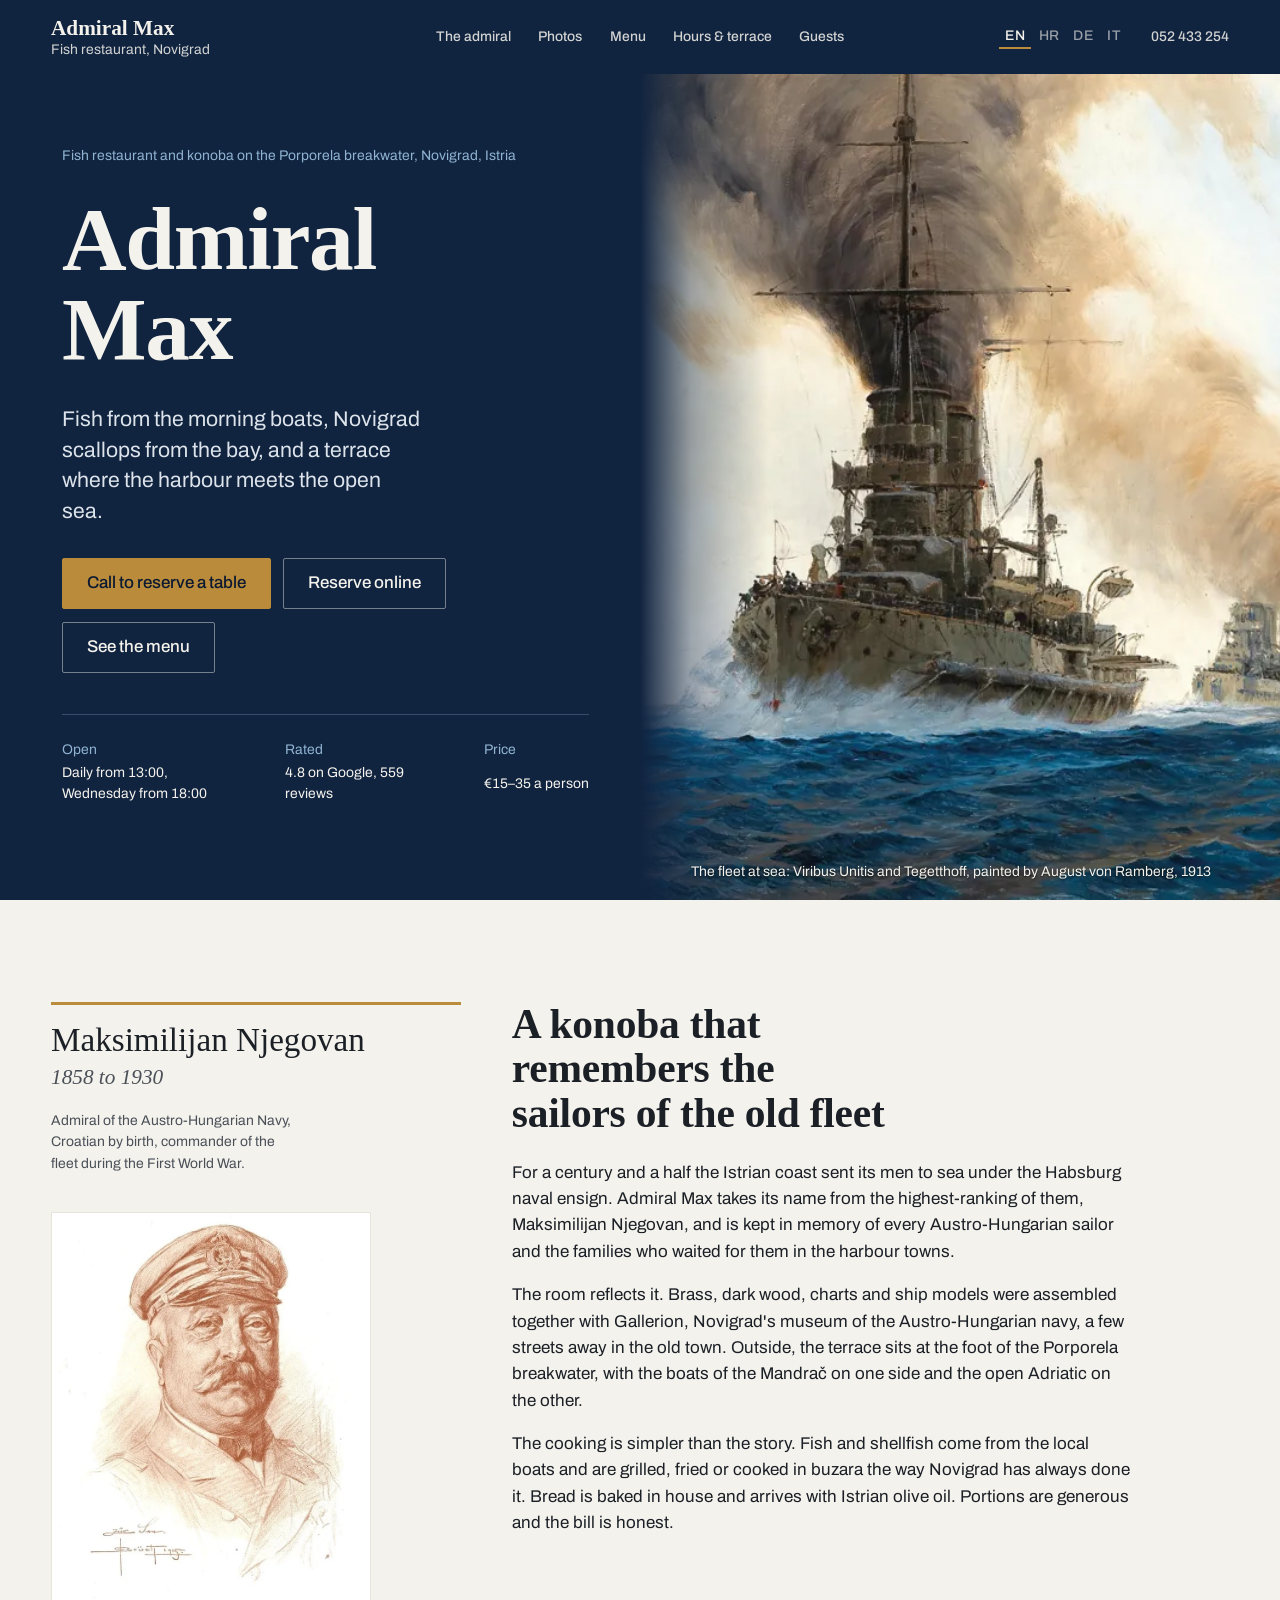
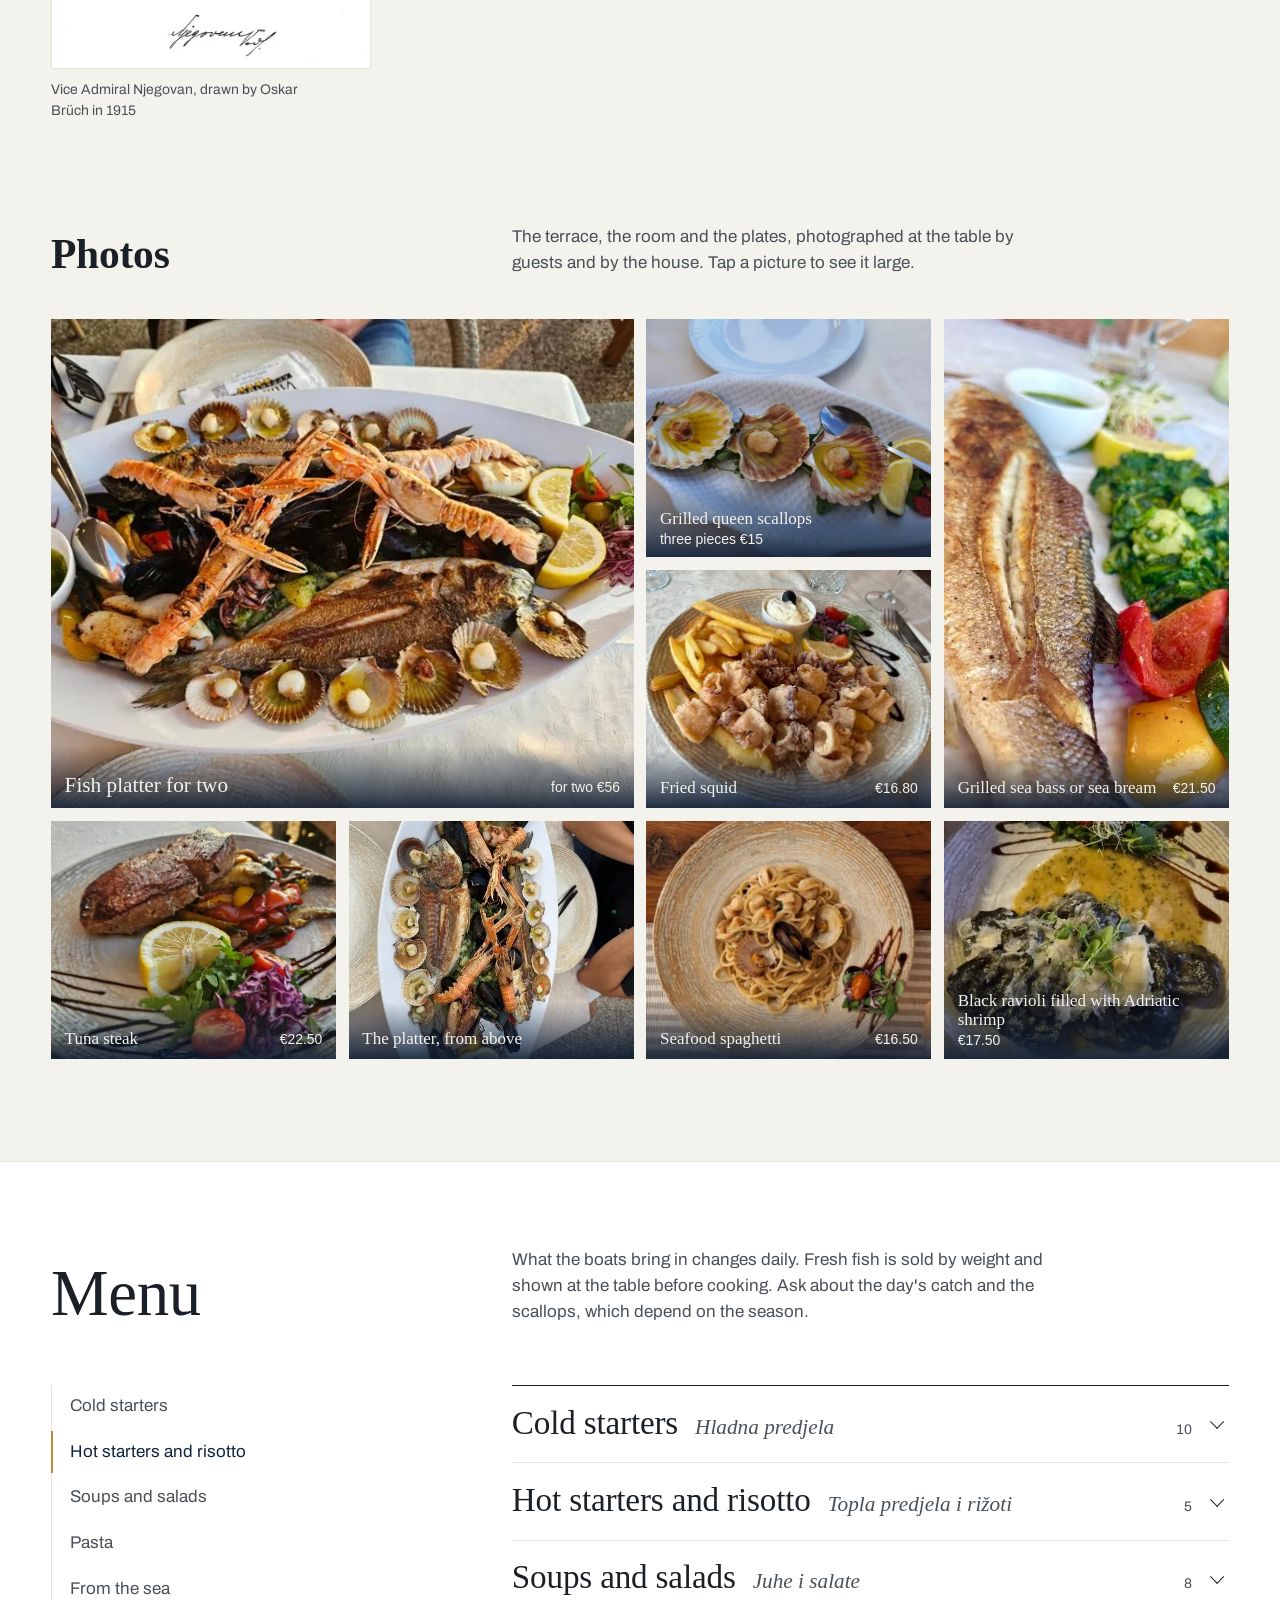
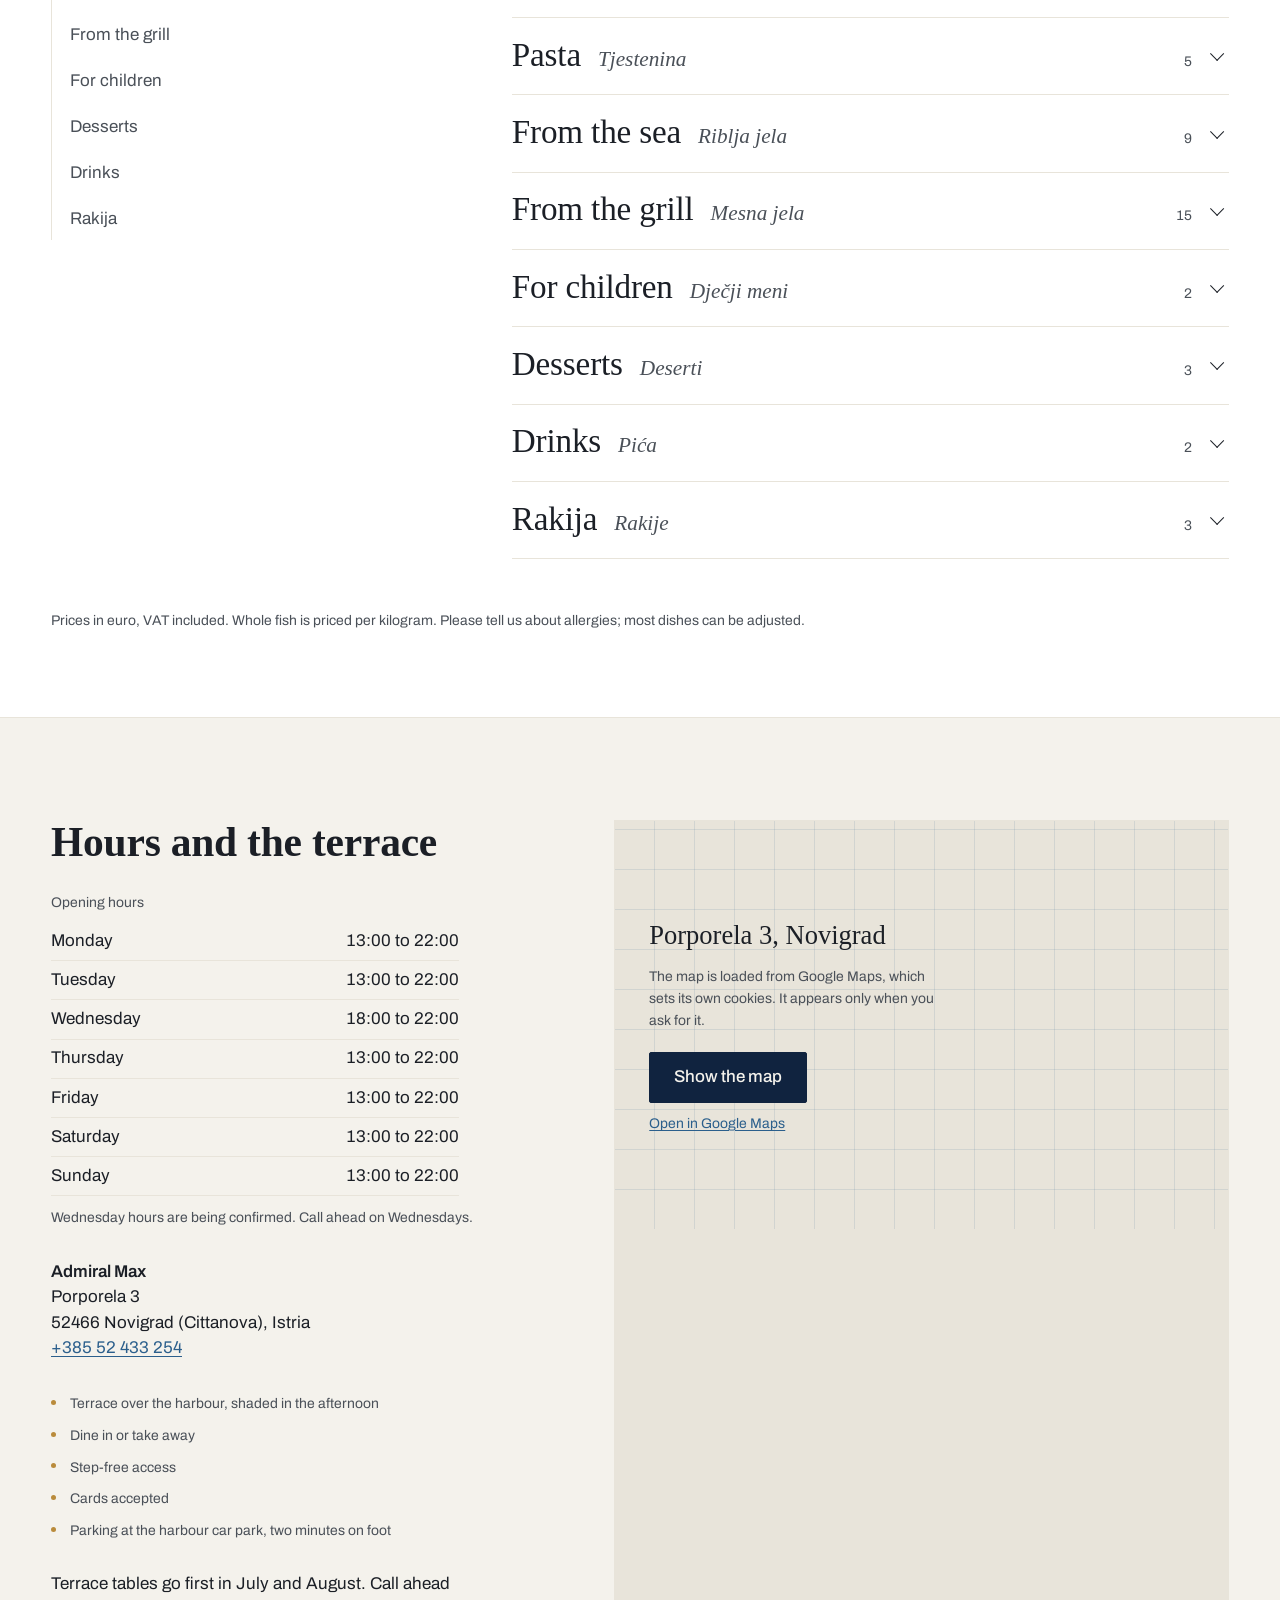
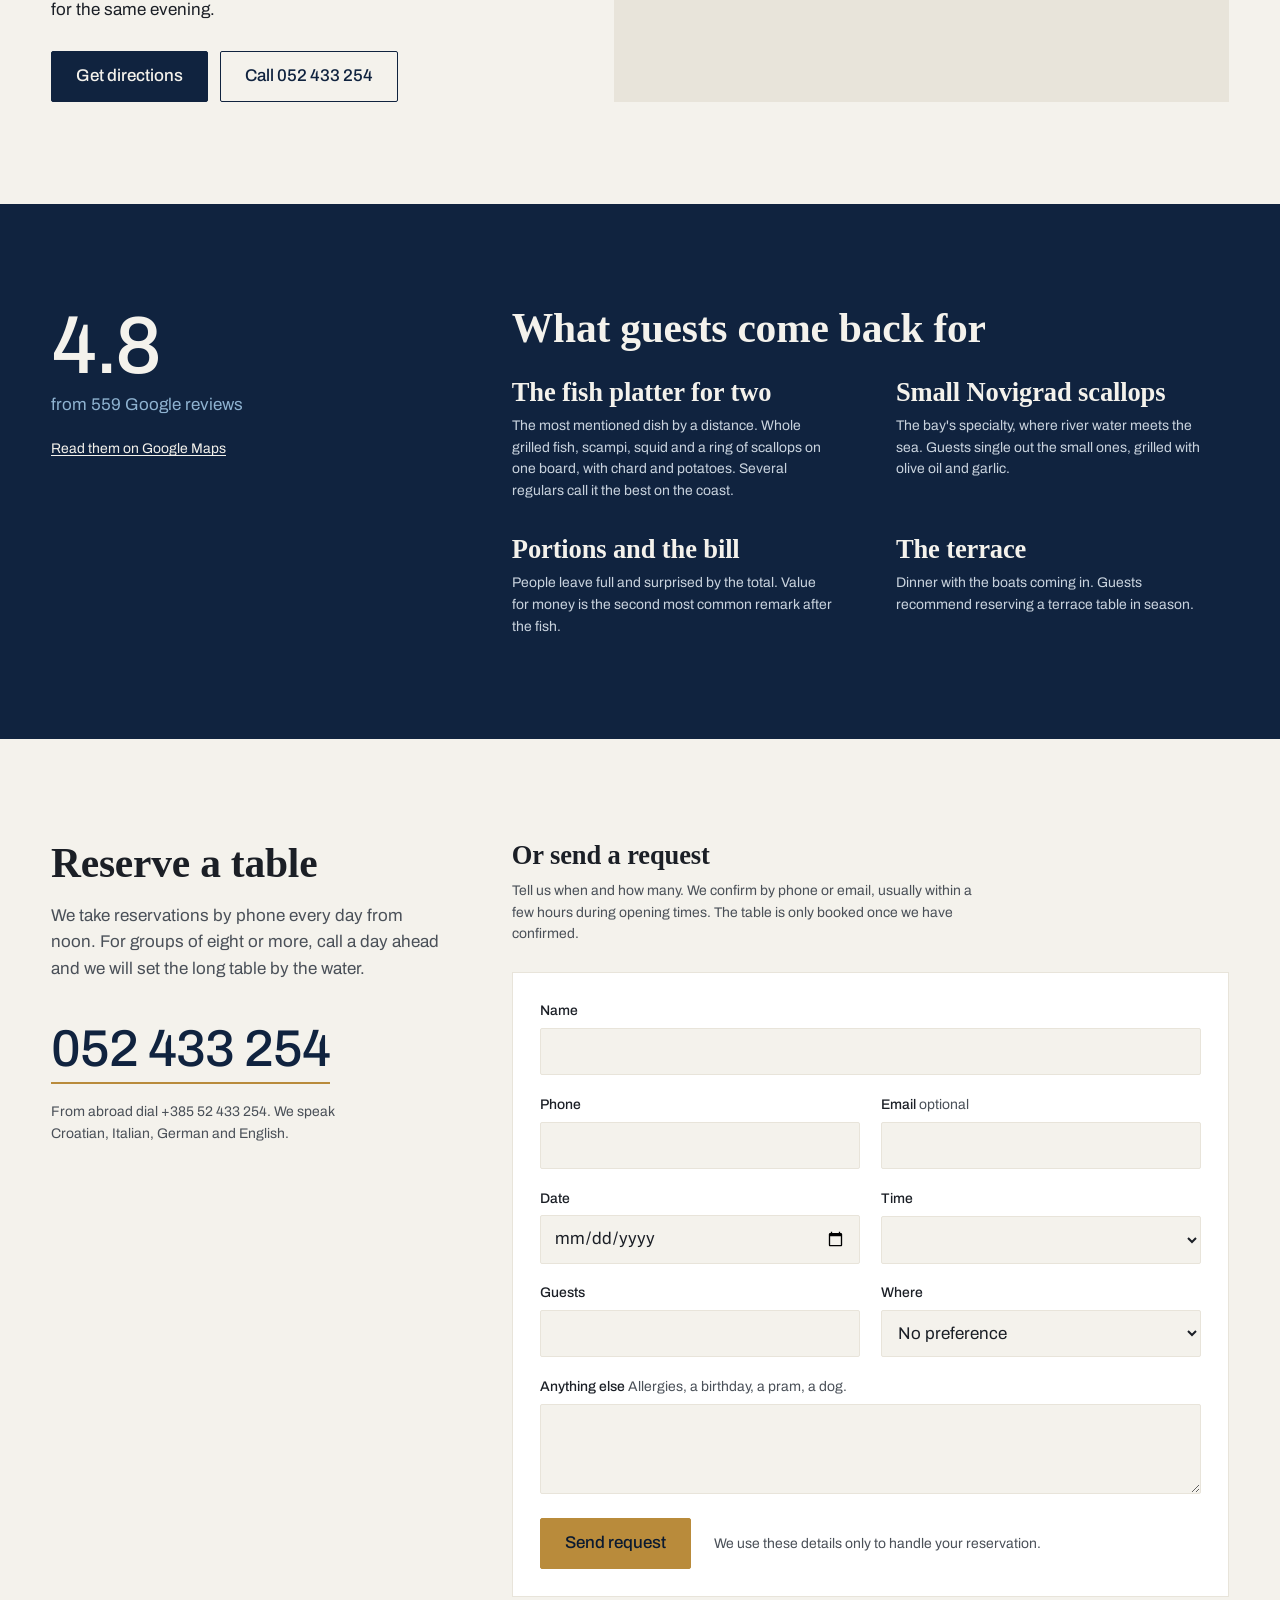
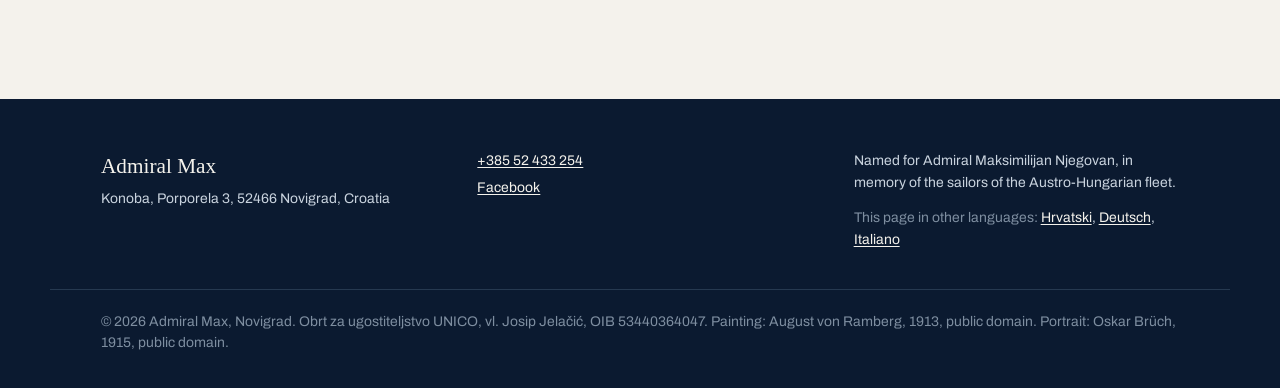
==== commit fd156fa1: "Hero: Ramberg's 1913 painting of the k.u.k. fleet; portrait of Njegovan in the story The Venetian ga" ====
--- a/index.html
+++ b/index.html
@@ -78,10 +78,10 @@
   <!-- ============ HERO ============ -->
   <section class="hero" aria-labelledby="hero-title">
     <figure class="hero-art">
-      <img src="assets/photos/fish-platter.jpg"
-           srcset="assets/photos/fish-platter-640.webp 640w, assets/photos/fish-platter.webp 913w"
-           sizes="(max-width: 980px) 100vw, 520px" alt="Grilled fish platter for two with prawns, scallops and mussels, served on the terrace" width="913" height="760" fetchpriority="high">
-      <figcaption>Fish platter for two, €56</figcaption>
+      <img src="assets/hero-fleet.jpg"
+           srcset="assets/hero-fleet-1100.webp 1100w, assets/hero-fleet.webp 2000w"
+           sizes="(max-width: 980px) 100vw, 55vw" alt="The Austro-Hungarian fleet at full speed on the open sea, the battleships Viribus Unitis and Tegetthoff with torpedo boats alongside, oil painting by August von Ramberg, 1913" width="2000" height="1255" fetchpriority="high">
+      <figcaption>The fleet at sea: Viribus Unitis and Tegetthoff, painted by August von Ramberg, 1913</figcaption>
     </figure>
     <div class="hero-copy">
       <p class="hero-place">Fish restaurant and konoba on the Porporela breakwater, Novigrad, Istria</p>
@@ -113,10 +113,10 @@
           <p class="admiral-role">Admiral of the Austro-Hungarian Navy, Croatian by birth, commander of the fleet during the First World War.</p>
         </div>
         <figure class="story-art">
-          <img src="assets/hero-ship-1100.jpg"
-               srcset="assets/hero-ship-1100.webp 1100w, assets/hero-ship.webp 2000w"
-               sizes="(max-width: 980px) 100vw, 400px" alt="Woodcut of a Venetian galley under sail, from a fifteenth-century pilgrim&#x27;s travel book" width="1100" height="656" loading="lazy">
-          <figcaption>A Venetian galley under sail, from a pilgrim’s travel book of 1487</figcaption>
+          <img src="assets/njegovan.jpg"
+               srcset="assets/njegovan.webp 747w"
+               sizes="(max-width: 980px) 60vw, 320px" alt="Sanguine portrait of Vice Admiral Maksimilijan Njegovan in naval cap and uniform" width="747" height="1068" loading="lazy">
+          <figcaption>Vice Admiral Njegovan, drawn by Oskar Brüch in 1915</figcaption>
         </figure>
       </div>
       <div class="story-body">
@@ -991,7 +991,7 @@
       <p class="foot-langs"><span>This page in other languages:</span> <a href="hr/" lang="hr" hreflang="hr">Hrvatski</a>, <a href="de/" lang="de" hreflang="de">Deutsch</a>, <a href="it/" lang="it" hreflang="it">Italiano</a></p>
     </div>
   </div>
-  <p class="foot-legal">© <span id="year"></span> Admiral Max, Novigrad. Obrt za ugostiteljstvo UNICO, vl. Josip Jelačić, OIB 53440364047. Ship: Konrad von Grünenberg&#x27;s pilgrim galley, 1487, Badische Landesbibliothek, public domain.</p>
+  <p class="foot-legal">© <span id="year"></span> Admiral Max, Novigrad. Obrt za ugostiteljstvo UNICO, vl. Josip Jelačić, OIB 53440364047. Painting: August von Ramberg, 1913, public domain. Portrait: Oskar Brüch, 1915, public domain.</p>
 </footer>
 
 <!-- Lightbox for the photo gallery -->
--- a/css/style.css
+++ b/css/style.css
@@ -193,22 +193,36 @@
 }
 .hero-art {
   order: 2;
+  position: relative;
+  align-self: stretch;
   margin: 4.4rem 0 0; /* below the header line */
-  padding: 3rem var(--gutter);
-  display: grid;
-  justify-items: center;
+  min-height: calc(100svh - 4.4rem);
 }
 .hero-art img {
+  position: absolute;
+  inset: 0;
   display: block;
-  width: min(100%, 520px);
-  height: auto;
-  border: 8px solid var(--stone);
-  box-shadow: 0 24px 48px -24px rgba(0, 0, 0, .6);
+  width: 100%;
+  height: 100%;
+  object-fit: cover;
+  object-position: 42% 50%;
+}
+.hero-art::after {
+  content: "";
+  position: absolute;
+  inset: 0;
+  pointer-events: none;
+  background: linear-gradient(90deg, var(--navy) 0%, rgba(16, 35, 63, .4) 8%, rgba(16, 35, 63, 0) 20%);
 }
 .hero-art figcaption {
-  margin-top: 1rem;
-  font-size: var(--t-1);
-  color: var(--sea-pale);
+  position: absolute;
+  left: var(--gutter);
+  right: var(--gutter);
+  bottom: 1rem;
+  z-index: 1;
+  font-size: var(--t-1);
+  color: var(--stone);
+  text-shadow: 0 1px 2px rgba(0, 0, 0, .6);
 }
 .hero-copy {
   position: relative;
@@ -327,10 +341,9 @@
 }
 .story-art img {
   display: block;
-  width: 100%;
+  width: min(100%, 320px);
   height: auto;
-  border-radius: 2px;
-  filter: saturate(.9);
+  border: 1px solid var(--stone-2);
 }
 .story-art figcaption {
   font-size: var(--t-1);
@@ -863,9 +876,10 @@
   .top-tag { display: none; }
   .top { background: var(--navy); }
   .hero { min-height: 0; display: block; margin-top: 0; }
-  .hero-art { margin: 0; padding: 0; display: block; }
-  .hero-art img { width: 100%; aspect-ratio: 3 / 2; object-fit: cover; object-position: 50% 60%; border: 0; box-shadow: none; }
-  .hero-art figcaption { padding: .6rem var(--gutter) 0; }
+  .hero-art { margin: 0; min-height: 0; }
+  .hero-art img { position: static; width: 100%; height: auto; aspect-ratio: 16 / 10; object-position: 42% 50%; }
+  .hero-art::after { display: none; }
+  .hero-art figcaption { position: static; padding: .6rem var(--gutter) 0; color: var(--sea-pale); text-shadow: none; }
   .hero-copy { padding-top: 1.6rem; padding-bottom: 3rem; margin-top: 0; max-width: none; }
   .story-art { max-width: 520px; }
   .story-grid, .section-head, .menu-layout, .visit-grid, .guests-grid, .reserve-grid { grid-template-columns: 1fr; }
@@ -901,7 +915,7 @@
   .top-call svg { display: block; }
   .lang { gap: 0; }
   .lang a { padding: .3rem .25rem; font-size: .74rem; }
-  .hero-art img { aspect-ratio: 4 / 3; }
+  .hero-art img { aspect-ratio: 4 / 3; object-position: 38% 50%; }
   .hero h1 { font-size: clamp(3rem, 15vw, 4.4rem); }
   .hero-facts { grid-template-columns: 1fr; gap: .9rem; }
   .hero-actions { flex-direction: column; }
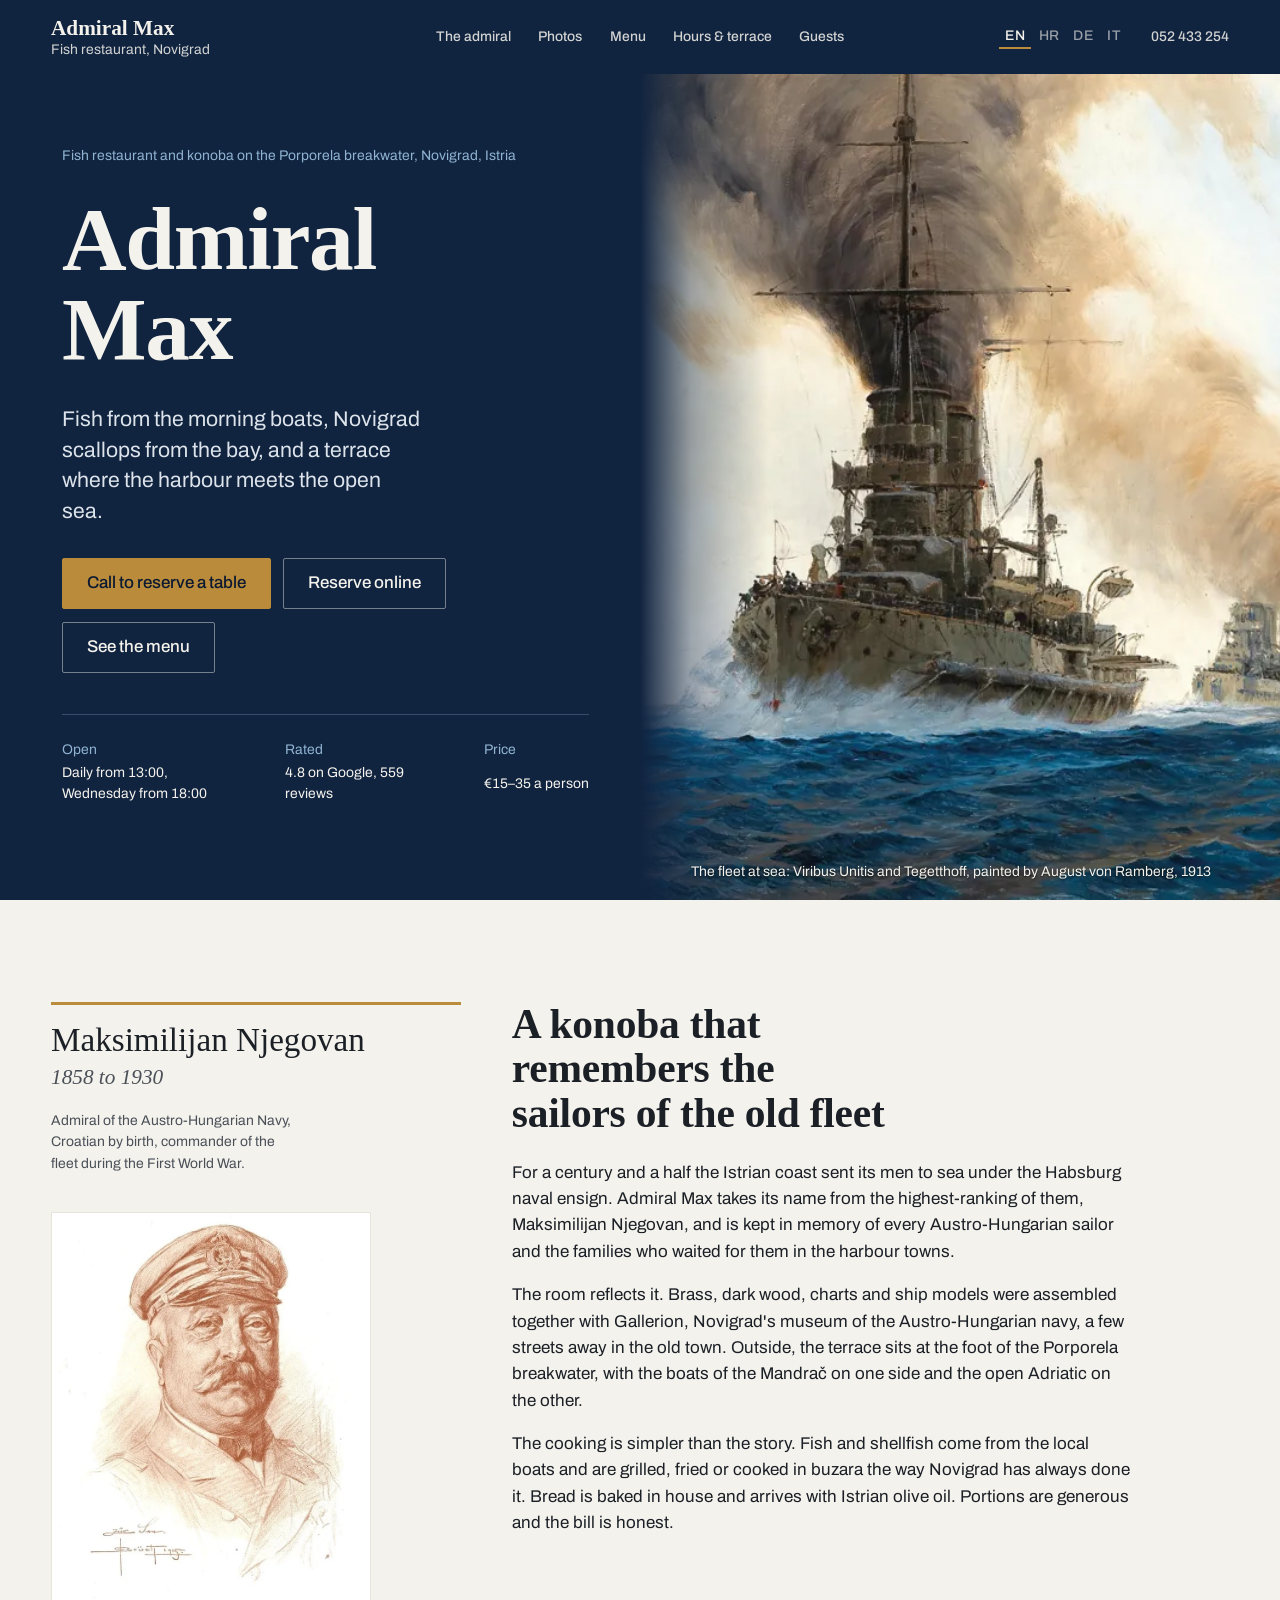
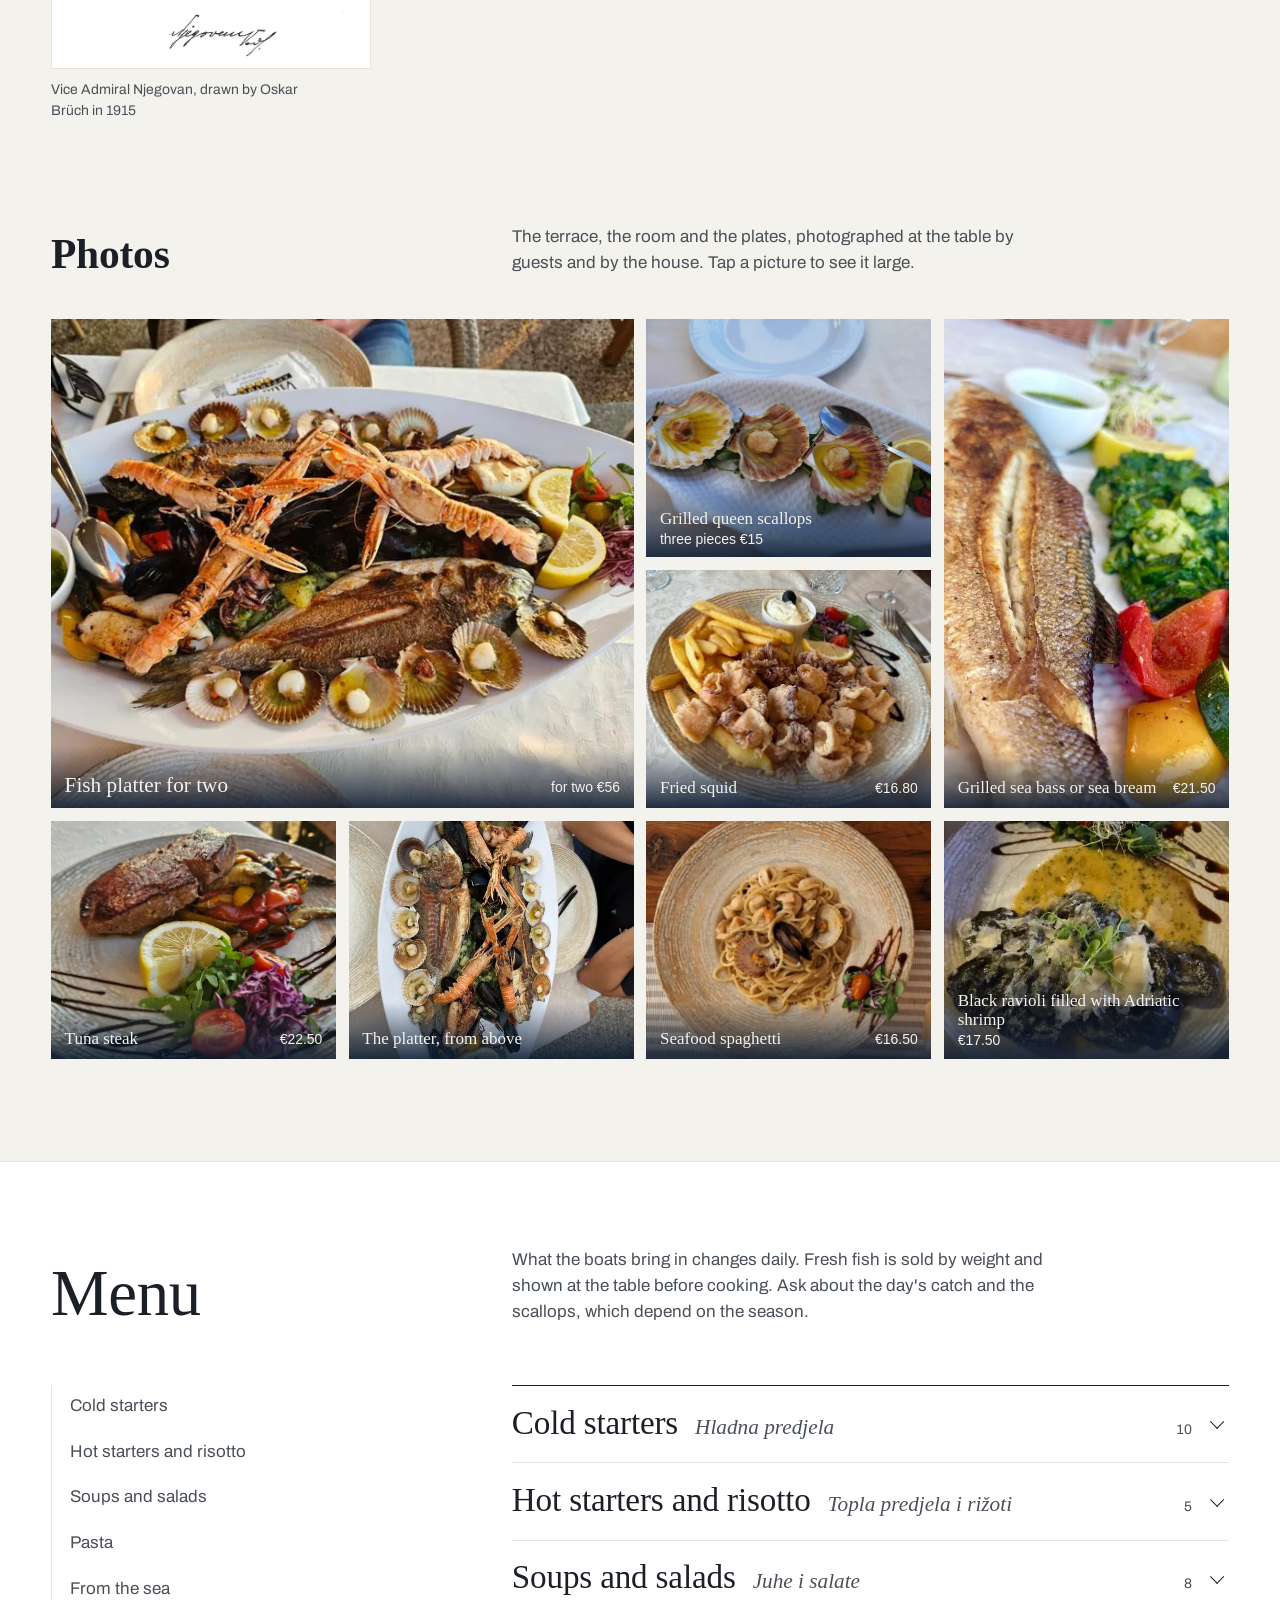
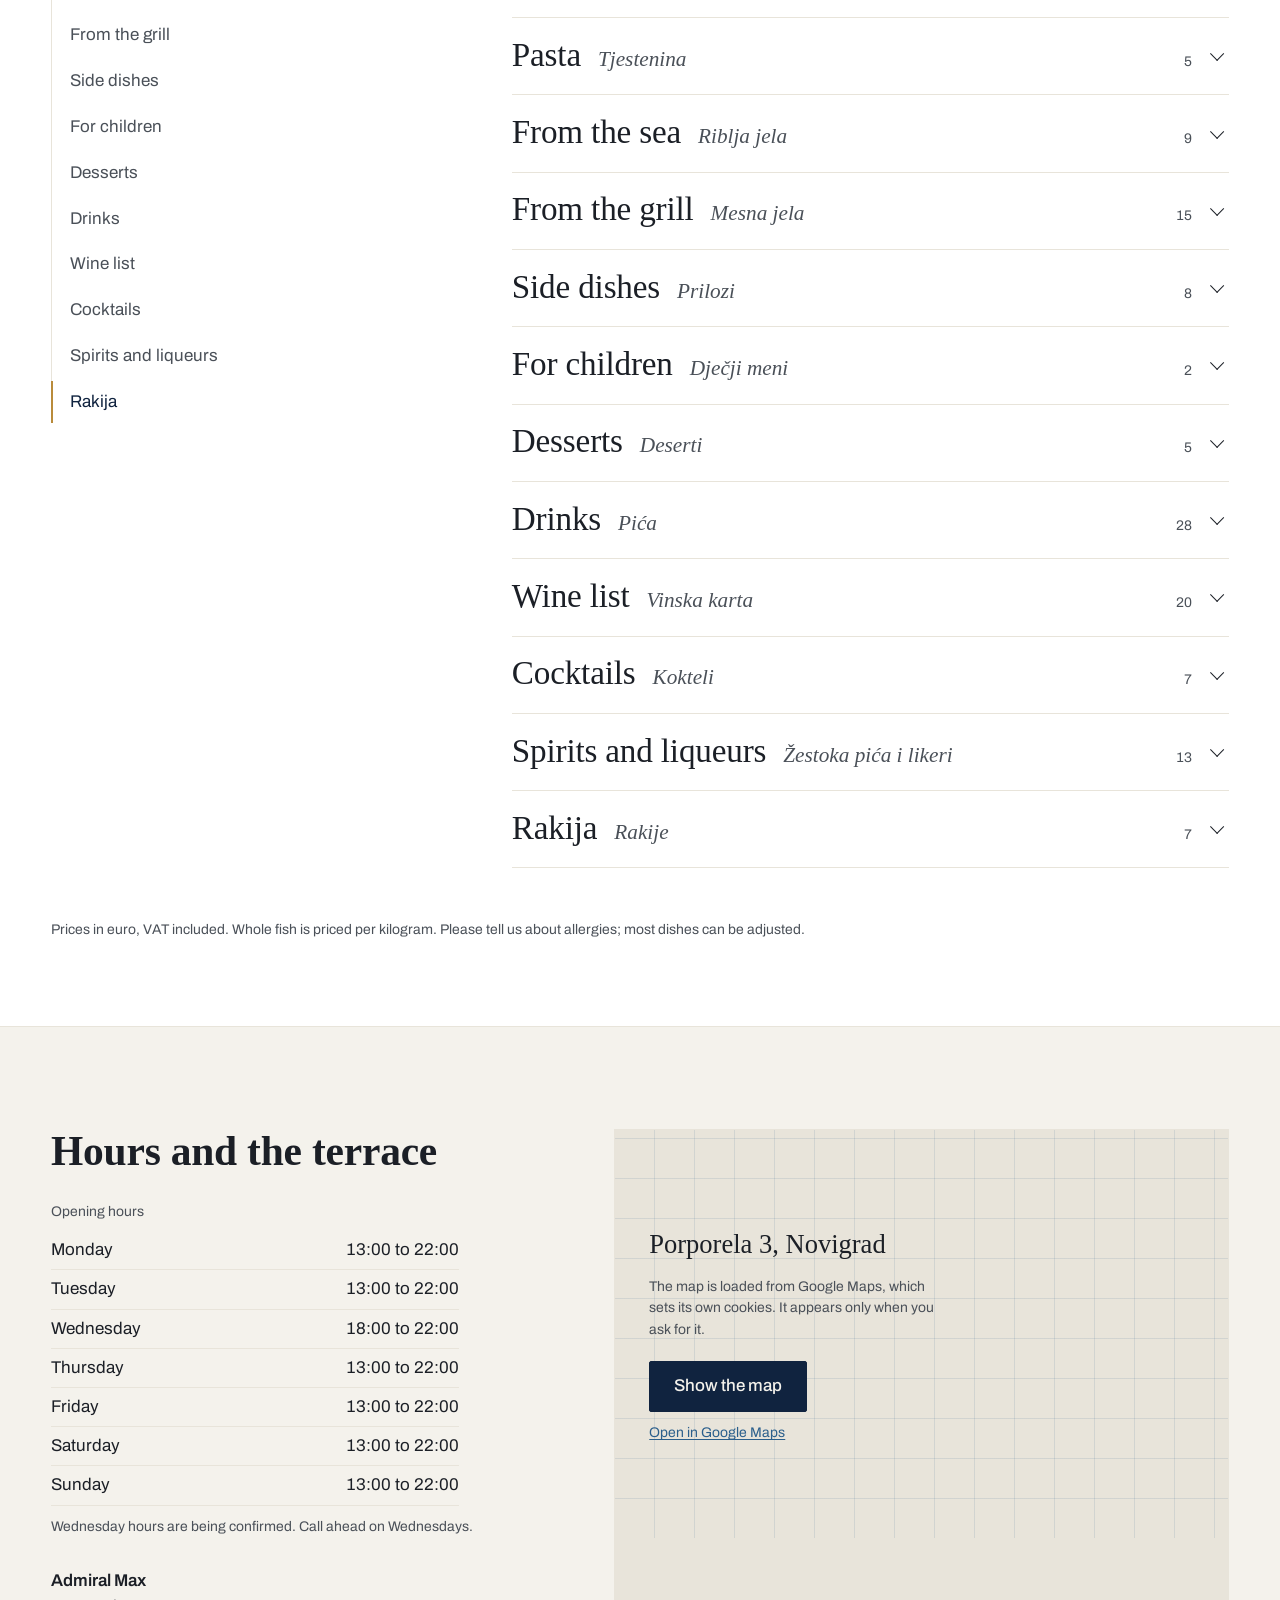
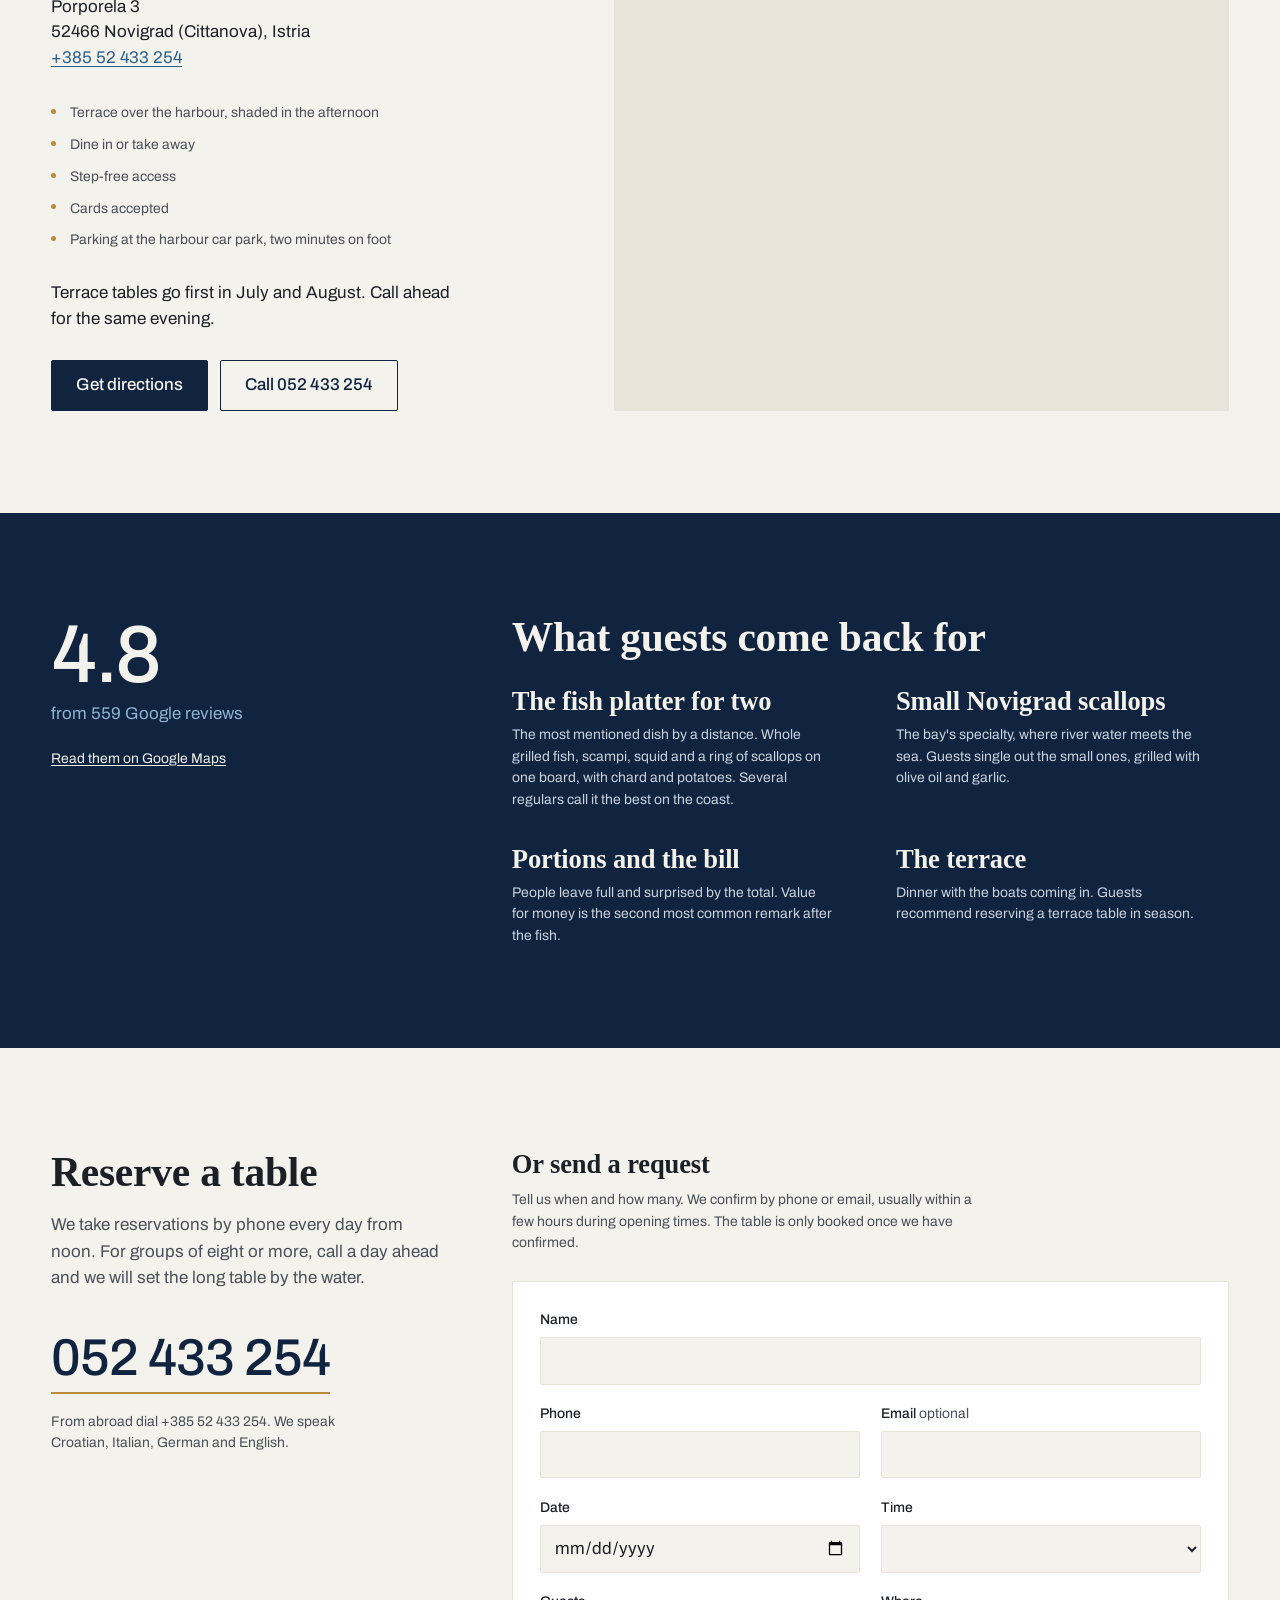
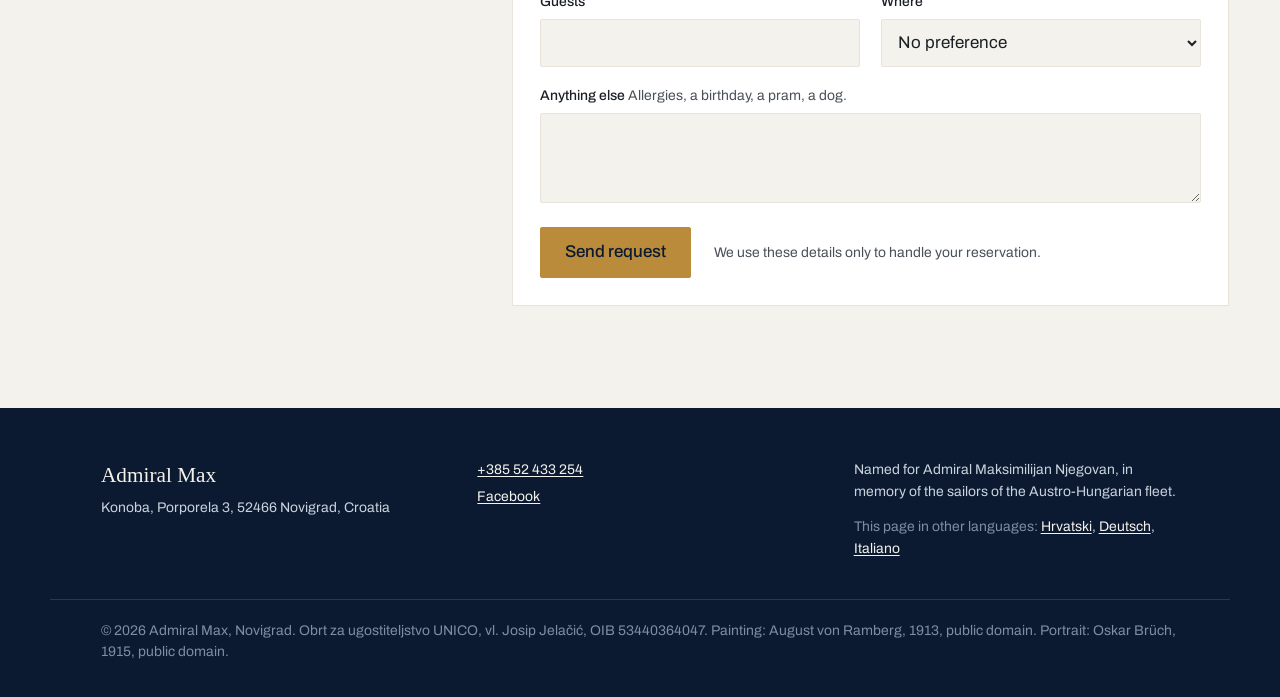
==== commit def857a9: "Full drinks, wine, cocktail, spirits and rakija lists; desserts and sides priced Transcribed from th" ====
--- a/index.html
+++ b/index.html
@@ -201,9 +201,13 @@
         <a href="#m-pasta">Pasta</a>
         <a href="#m-sea">From the sea</a>
         <a href="#m-grill">From the grill</a>
+        <a href="#m-sides">Side dishes</a>
         <a href="#m-kids">For children</a>
         <a href="#m-sweets">Desserts</a>
         <a href="#m-drinks">Drinks</a>
+        <a href="#m-wine">Wine list</a>
+        <a href="#m-cocktails">Cocktails</a>
+        <a href="#m-spirits">Spirits and liqueurs</a>
         <a href="#m-rakija">Rakija</a>
       </nav>
 
@@ -563,7 +567,6 @@
                 <span class="dish-leader" aria-hidden="true"></span>
                 <span class="dish-price">€22.50</span>
               </div>
-              <p class="dish-hr" lang="hr">Tuna steak</p>
               <p class="dish-desc">With grilled vegetables.</p>
             </li>
           </ul>
@@ -582,7 +585,6 @@
                 <span class="dish-leader" aria-hidden="true"></span>
                 <span class="dish-price">300 g €27</span>
               </div>
-              <p class="dish-hr" lang="hr">Rib-eye steak</p>
               <p class="dish-desc">With baked potatoes and vegetables.</p>
             </li>
             <li class="dish">
@@ -699,7 +701,6 @@
                 <span class="dish-leader" aria-hidden="true"></span>
                 <span class="dish-price">€13.50</span>
               </div>
-              <p class="dish-hr" lang="hr">Ćevapčići</p>
               <p class="dish-desc">With fries.</p>
             </li>
             <li class="dish">
@@ -710,6 +711,82 @@
               </div>
               <p class="dish-hr" lang="hr">Piletina u umaku od naranče i curryja</p>
               <p class="dish-desc">With croquettes.</p>
+            </li>
+          </ul>
+        </details>
+
+        <details class="menu-section" id="m-sides" name="menu">
+          <summary class="menu-section-head">
+            <h3>Side dishes</h3>
+            <p class="menu-section-hr" lang="hr">Prilozi</p>
+            <span class="menu-section-count">8</span>
+          </summary>
+          <p class="menu-section-note">A different side with a dish is charged extra.</p>
+          <ul class="dishes">
+            <li class="dish">
+              <div class="dish-row">
+                <span class="dish-name">French fries</span>
+                <span class="dish-leader" aria-hidden="true"></span>
+                <span class="dish-price">€5</span>
+              </div>
+              <p class="dish-hr" lang="hr">Pomfrit</p>
+            </li>
+            <li class="dish">
+              <div class="dish-row">
+                <span class="dish-name">Cooked chard with potatoes</span>
+                <span class="dish-leader" aria-hidden="true"></span>
+                <span class="dish-price">€5.50</span>
+              </div>
+              <p class="dish-hr" lang="hr">Kuhana blitva s krumpirom</p>
+            </li>
+            <li class="dish">
+              <div class="dish-row">
+                <span class="dish-name">Slices of fried potatoes</span>
+                <span class="dish-leader" aria-hidden="true"></span>
+                <span class="dish-price">€5</span>
+              </div>
+              <p class="dish-hr" lang="hr">Pržene ploške krumpira</p>
+            </li>
+            <li class="dish">
+              <div class="dish-row">
+                <span class="dish-name">Cooked potatoes</span>
+                <span class="dish-leader" aria-hidden="true"></span>
+                <span class="dish-price">€5</span>
+              </div>
+              <p class="dish-hr" lang="hr">Kuhani krumpir</p>
+            </li>
+            <li class="dish">
+              <div class="dish-row">
+                <span class="dish-name">Bread</span>
+                <span class="dish-leader" aria-hidden="true"></span>
+                <span class="dish-price">€1.50</span>
+              </div>
+              <p class="dish-hr" lang="hr">Kruh</p>
+            </li>
+            <li class="dish-group"><h4>Meal-size sides</h4></li>
+            <li class="dish">
+              <div class="dish-row">
+                <span class="dish-name">Grilled vegetables</span>
+                <span class="dish-leader" aria-hidden="true"></span>
+                <span class="dish-price">€7.80</span>
+              </div>
+              <p class="dish-hr" lang="hr">Povrće na žaru</p>
+            </li>
+            <li class="dish">
+              <div class="dish-row">
+                <span class="dish-name">Đuveč</span>
+                <span class="dish-leader" aria-hidden="true"></span>
+                <span class="dish-price">€6.80</span>
+              </div>
+              <p class="dish-desc">Roasted vegetables with rice.</p>
+            </li>
+            <li class="dish">
+              <div class="dish-row">
+                <span class="dish-name">Baked potatoes with vegetables</span>
+                <span class="dish-leader" aria-hidden="true"></span>
+                <span class="dish-price">€6.80</span>
+              </div>
+              <p class="dish-hr" lang="hr">Pečeni krumpir s povrćem</p>
             </li>
           </ul>
         </details>
@@ -744,28 +821,46 @@
           <summary class="menu-section-head">
             <h3>Desserts</h3>
             <p class="menu-section-hr" lang="hr">Deserti</p>
-            <span class="menu-section-count">3</span>
+            <span class="menu-section-count">5</span>
           </summary>
-          <p class="menu-section-note">Ask what is on the dessert board today.</p>
           <ul class="dishes">
             <li class="dish">
               <div class="dish-row">
-                <span class="dish-name">Pancakes</span>
-              </div>
-              <p class="dish-hr" lang="hr">Palačinke</p>
-              <p class="dish-desc">Chocolate, jam or walnuts.</p>
-            </li>
-            <li class="dish">
-              <div class="dish-row">
-                <span class="dish-name">House tiramisu</span>
-              </div>
-              <p class="dish-hr" lang="hr">Domaći tiramisu</p>
-            </li>
-            <li class="dish">
-              <div class="dish-row">
                 <span class="dish-name">Cheesecake</span>
-              </div>
-              <p class="dish-hr" lang="hr">Cheesecake</p>
+                <span class="dish-leader" aria-hidden="true"></span>
+                <span class="dish-price">€6</span>
+              </div>
+            </li>
+            <li class="dish">
+              <div class="dish-row">
+                <span class="dish-name">Tiramisu</span>
+                <span class="dish-leader" aria-hidden="true"></span>
+                <span class="dish-price">€6</span>
+              </div>
+            </li>
+            <li class="dish">
+              <div class="dish-row">
+                <span class="dish-name">Cake of the day</span>
+                <span class="dish-leader" aria-hidden="true"></span>
+                <span class="dish-price">€6</span>
+              </div>
+              <p class="dish-hr" lang="hr">Dnevni kolač</p>
+            </li>
+            <li class="dish">
+              <div class="dish-row">
+                <span class="dish-name">Pancakes with Nutella or jam</span>
+                <span class="dish-leader" aria-hidden="true"></span>
+                <span class="dish-price">€6</span>
+              </div>
+              <p class="dish-hr" lang="hr">Palačinke s Nutellom ili marmeladom</p>
+            </li>
+            <li class="dish">
+              <div class="dish-row">
+                <span class="dish-name">Ice cream</span>
+                <span class="dish-leader" aria-hidden="true"></span>
+                <span class="dish-price">per scoop €1.80</span>
+              </div>
+              <p class="dish-hr" lang="hr">Sladoled</p>
             </li>
           </ul>
         </details>
@@ -774,23 +869,555 @@
           <summary class="menu-section-head">
             <h3>Drinks</h3>
             <p class="menu-section-hr" lang="hr">Pića</p>
-            <span class="menu-section-count">2</span>
+            <span class="menu-section-count">28</span>
           </summary>
-          <p class="menu-section-note">The full drinks list is on its way. Istrian wines by the glass or the litre, beer, coffee and soft drinks.</p>
           <ul class="dishes">
-            <li class="dish">
-              <div class="dish-row">
-                <span class="dish-name">Istrian Malvazija</span>
-              </div>
-              <p class="dish-hr" lang="hr">Malvazija istarska</p>
-              <p class="dish-desc">The white for fish. By the glass or the litre.</p>
-            </li>
-            <li class="dish">
-              <div class="dish-row">
-                <span class="dish-name">Teran</span>
-              </div>
-              <p class="dish-hr" lang="hr">Teran</p>
-              <p class="dish-desc">The Istrian red, for the grill.</p>
+            <li class="dish-group"><h4>Hot drinks</h4></li>
+            <li class="dish">
+              <div class="dish-row">
+                <span class="dish-name">Espresso</span>
+                <span class="dish-leader" aria-hidden="true"></span>
+                <span class="dish-price">€1.80</span>
+              </div>
+              <p class="dish-hr" lang="hr">Kava</p>
+            </li>
+            <li class="dish">
+              <div class="dish-row">
+                <span class="dish-name">Coffee with milk, small</span>
+                <span class="dish-leader" aria-hidden="true"></span>
+                <span class="dish-price">€2.20</span>
+              </div>
+              <p class="dish-hr" lang="hr">Kava s mlijekom, mala</p>
+            </li>
+            <li class="dish">
+              <div class="dish-row">
+                <span class="dish-name">Coffee with milk, large</span>
+                <span class="dish-leader" aria-hidden="true"></span>
+                <span class="dish-price">€2.50</span>
+              </div>
+              <p class="dish-hr" lang="hr">Kava s mlijekom, velika</p>
+            </li>
+            <li class="dish">
+              <div class="dish-row">
+                <span class="dish-name">Cappuccino</span>
+                <span class="dish-leader" aria-hidden="true"></span>
+                <span class="dish-price">€2.50</span>
+              </div>
+            </li>
+            <li class="dish">
+              <div class="dish-row">
+                <span class="dish-name">Latte macchiato</span>
+                <span class="dish-leader" aria-hidden="true"></span>
+                <span class="dish-price">€3.50</span>
+              </div>
+            </li>
+            <li class="dish">
+              <div class="dish-row">
+                <span class="dish-name">Corretto</span>
+                <span class="dish-leader" aria-hidden="true"></span>
+                <span class="dish-price">€3</span>
+              </div>
+              <p class="dish-hr" lang="hr">Coretto</p>
+              <p class="dish-desc">Espresso with a shot of spirit.</p>
+            </li>
+            <li class="dish">
+              <div class="dish-row">
+                <span class="dish-name">Tea</span>
+                <span class="dish-leader" aria-hidden="true"></span>
+                <span class="dish-price">€2.50</span>
+              </div>
+              <p class="dish-hr" lang="hr">Čaj</p>
+            </li>
+            <li class="dish">
+              <div class="dish-row">
+                <span class="dish-name">Cocoa</span>
+                <span class="dish-leader" aria-hidden="true"></span>
+                <span class="dish-price">€2.50</span>
+              </div>
+              <p class="dish-hr" lang="hr">Kakao</p>
+            </li>
+            <li class="dish">
+              <div class="dish-row">
+                <span class="dish-name">Decaffeinated coffee</span>
+                <span class="dish-leader" aria-hidden="true"></span>
+                <span class="dish-price">€2.50</span>
+              </div>
+              <p class="dish-hr" lang="hr">Kava bez kofeina</p>
+            </li>
+            <li class="dish-group"><h4>Soft drinks</h4></li>
+            <li class="dish">
+              <div class="dish-row">
+                <span class="dish-name">Coca-Cola, Fanta, Sprite, iced tea, lemonade, tonic, bitter lemon</span>
+                <span class="dish-leader" aria-hidden="true"></span>
+                <span class="dish-price">0.25 l €3.50 / 0.5 l €4.90</span>
+              </div>
+              <p class="dish-hr" lang="hr">Coca-Cola, Fanta, Sprite, ledeni čaj, limunada, tonik, bitter lemon</p>
+            </li>
+            <li class="dish">
+              <div class="dish-row">
+                <span class="dish-name">Natural juices</span>
+                <span class="dish-leader" aria-hidden="true"></span>
+                <span class="dish-price">0.2 l €3.50</span>
+              </div>
+              <p class="dish-hr" lang="hr">Prirodni sokovi</p>
+            </li>
+            <li class="dish">
+              <div class="dish-row">
+                <span class="dish-name">Cedevita</span>
+                <span class="dish-leader" aria-hidden="true"></span>
+                <span class="dish-price">0.25 l €3</span>
+              </div>
+            </li>
+            <li class="dish">
+              <div class="dish-row">
+                <span class="dish-name">Sparkling water</span>
+                <span class="dish-leader" aria-hidden="true"></span>
+                <span class="dish-price">0.5 l €3 / 1 l €5.50</span>
+              </div>
+              <p class="dish-hr" lang="hr">Gazirana voda</p>
+            </li>
+            <li class="dish">
+              <div class="dish-row">
+                <span class="dish-name">Still water</span>
+                <span class="dish-leader" aria-hidden="true"></span>
+                <span class="dish-price">0.5 l €3 / 1 l €5.50</span>
+              </div>
+              <p class="dish-hr" lang="hr">Negazirana voda</p>
+            </li>
+            <li class="dish-group"><h4>Beer</h4></li>
+            <li class="dish">
+              <div class="dish-row">
+                <span class="dish-name">Draught beer</span>
+                <span class="dish-leader" aria-hidden="true"></span>
+                <span class="dish-price">0.3 l €3.20 / 0.5 l €4.50</span>
+              </div>
+              <p class="dish-hr" lang="hr">Točeno pivo</p>
+            </li>
+            <li class="dish">
+              <div class="dish-row">
+                <span class="dish-name">Pan</span>
+                <span class="dish-leader" aria-hidden="true"></span>
+                <span class="dish-price">0.35 l €3.20 / 0.5 l €4</span>
+              </div>
+            </li>
+            <li class="dish">
+              <div class="dish-row">
+                <span class="dish-name">Carlsberg</span>
+                <span class="dish-leader" aria-hidden="true"></span>
+                <span class="dish-price">0.33 l €4</span>
+              </div>
+            </li>
+            <li class="dish">
+              <div class="dish-row">
+                <span class="dish-name">Budweiser</span>
+                <span class="dish-leader" aria-hidden="true"></span>
+                <span class="dish-price">0.5 l €4</span>
+              </div>
+            </li>
+            <li class="dish">
+              <div class="dish-row">
+                <span class="dish-name">Tuborg</span>
+                <span class="dish-leader" aria-hidden="true"></span>
+                <span class="dish-price">0.33 l €4</span>
+              </div>
+            </li>
+            <li class="dish">
+              <div class="dish-row">
+                <span class="dish-name">Radler</span>
+                <span class="dish-leader" aria-hidden="true"></span>
+                <span class="dish-price">0.5 l €4</span>
+              </div>
+            </li>
+            <li class="dish">
+              <div class="dish-row">
+                <span class="dish-name">Dark beer</span>
+                <span class="dish-leader" aria-hidden="true"></span>
+                <span class="dish-price">0.5 l €4</span>
+              </div>
+              <p class="dish-hr" lang="hr">Tamno pivo</p>
+            </li>
+            <li class="dish">
+              <div class="dish-row">
+                <span class="dish-name">Erdinger or Paulaner</span>
+                <span class="dish-leader" aria-hidden="true"></span>
+                <span class="dish-price">0.5 l €5.50</span>
+              </div>
+              <p class="dish-hr" lang="hr">Erdinger ili Paulaner</p>
+            </li>
+            <li class="dish">
+              <div class="dish-row">
+                <span class="dish-name">Non-alcoholic beer</span>
+                <span class="dish-leader" aria-hidden="true"></span>
+                <span class="dish-price">0.5 l €4</span>
+              </div>
+              <p class="dish-hr" lang="hr">Bezalkoholno pivo</p>
+            </li>
+            <li class="dish-group"><h4>Mixed drinks</h4></li>
+            <li class="dish">
+              <div class="dish-row">
+                <span class="dish-name">Gemišt</span>
+                <span class="dish-leader" aria-hidden="true"></span>
+                <span class="dish-price">0.3 l €3.50 / 0.5 l €5.50</span>
+              </div>
+              <p class="dish-desc">White wine with sparkling water.</p>
+            </li>
+            <li class="dish">
+              <div class="dish-row">
+                <span class="dish-name">Bambus</span>
+                <span class="dish-leader" aria-hidden="true"></span>
+                <span class="dish-price">0.3 l €3.50 / 0.5 l €5.50</span>
+              </div>
+              <p class="dish-desc">Red wine with cola.</p>
+            </li>
+            <li class="dish">
+              <div class="dish-row">
+                <span class="dish-name">Miš-maš</span>
+                <span class="dish-leader" aria-hidden="true"></span>
+                <span class="dish-price">0.3 l €3.50 / 0.5 l €5.50</span>
+              </div>
+              <p class="dish-desc">White wine with cola.</p>
+            </li>
+            <li class="dish">
+              <div class="dish-row">
+                <span class="dish-name">Radla</span>
+                <span class="dish-leader" aria-hidden="true"></span>
+                <span class="dish-price">0.3 l €3.50 / 0.5 l €4.50</span>
+              </div>
+            </li>
+            <li class="dish">
+              <div class="dish-row">
+                <span class="dish-name">Špeci</span>
+                <span class="dish-leader" aria-hidden="true"></span>
+                <span class="dish-price">0.3 l €3.50 / 0.5 l €5.50</span>
+              </div>
+            </li>
+          </ul>
+        </details>
+
+        <details class="menu-section" id="m-wine" name="menu">
+          <summary class="menu-section-head">
+            <h3>Wine list</h3>
+            <p class="menu-section-hr" lang="hr">Vinska karta</p>
+            <span class="menu-section-count">20</span>
+          </summary>
+          <p class="menu-section-note">Istrian wines, by the glass of 0.1 l or the bottle of 0.75 l.</p>
+          <ul class="dishes">
+            <li class="dish-group"><h4>Sparkling</h4></li>
+            <li class="dish">
+              <div class="dish-row">
+                <span class="dish-name">Cattunar Senator</span>
+                <span class="dish-leader" aria-hidden="true"></span>
+                <span class="dish-price">0.75 l €38</span>
+              </div>
+            </li>
+            <li class="dish">
+              <div class="dish-row">
+                <span class="dish-name">Prosecco</span>
+                <span class="dish-leader" aria-hidden="true"></span>
+                <span class="dish-price">0.1 l €3.90 / 0.75 l €29</span>
+              </div>
+            </li>
+            <li class="dish">
+              <div class="dish-row">
+                <span class="dish-name">Agrolaguna Perla Rosé</span>
+                <span class="dish-leader" aria-hidden="true"></span>
+                <span class="dish-price">0.75 l €32</span>
+              </div>
+            </li>
+            <li class="dish-group"><h4>White</h4></li>
+            <li class="dish">
+              <div class="dish-row">
+                <span class="dish-name">Malvazija Festigia, Agrolaguna</span>
+                <span class="dish-leader" aria-hidden="true"></span>
+                <span class="dish-price">0.1 l €4.60 / 0.75 l €32</span>
+              </div>
+            </li>
+            <li class="dish">
+              <div class="dish-row">
+                <span class="dish-name">Malvazija Benvenuti</span>
+                <span class="dish-leader" aria-hidden="true"></span>
+                <span class="dish-price">0.1 l €4.60 / 0.75 l €32</span>
+              </div>
+            </li>
+            <li class="dish">
+              <div class="dish-row">
+                <span class="dish-name">Malvazija Coronica</span>
+                <span class="dish-leader" aria-hidden="true"></span>
+                <span class="dish-price">0.1 l €4.60 / 0.75 l €32</span>
+              </div>
+            </li>
+            <li class="dish">
+              <div class="dish-row">
+                <span class="dish-name">Malvazija Kozlović</span>
+                <span class="dish-leader" aria-hidden="true"></span>
+                <span class="dish-price">0.1 l €4.60 / 0.75 l €34</span>
+              </div>
+            </li>
+            <li class="dish">
+              <div class="dish-row">
+                <span class="dish-name">Malvazija Cattunar</span>
+                <span class="dish-leader" aria-hidden="true"></span>
+                <span class="dish-price">0.1 l €4.60 / 0.75 l €32</span>
+              </div>
+            </li>
+            <li class="dish">
+              <div class="dish-row">
+                <span class="dish-name">Chardonnay</span>
+                <span class="dish-leader" aria-hidden="true"></span>
+                <span class="dish-price">0.1 l €4.60 / 0.75 l €32</span>
+              </div>
+            </li>
+            <li class="dish">
+              <div class="dish-row">
+                <span class="dish-name">Sauvignon blanc Novacco</span>
+                <span class="dish-leader" aria-hidden="true"></span>
+                <span class="dish-price">0.1 l €4.60 / 0.75 l €32</span>
+              </div>
+            </li>
+            <li class="dish">
+              <div class="dish-row">
+                <span class="dish-name">Malvazija Livio Benvenuti</span>
+                <span class="dish-leader" aria-hidden="true"></span>
+                <span class="dish-price">0.75 l €55</span>
+              </div>
+            </li>
+            <li class="dish-group"><h4>Red</h4></li>
+            <li class="dish">
+              <div class="dish-row">
+                <span class="dish-name">Cabernet Sauvignon Degrassi</span>
+                <span class="dish-leader" aria-hidden="true"></span>
+                <span class="dish-price">0.75 l €45</span>
+              </div>
+            </li>
+            <li class="dish">
+              <div class="dish-row">
+                <span class="dish-name">Cabernet Sauvignon Cattunar</span>
+                <span class="dish-leader" aria-hidden="true"></span>
+                <span class="dish-price">0.1 l €4.60 / 0.75 l €32</span>
+              </div>
+            </li>
+            <li class="dish">
+              <div class="dish-row">
+                <span class="dish-name">Merlot Tomaz</span>
+                <span class="dish-leader" aria-hidden="true"></span>
+                <span class="dish-price">0.75 l €45</span>
+              </div>
+            </li>
+            <li class="dish">
+              <div class="dish-row">
+                <span class="dish-name">Teran Tomaz</span>
+                <span class="dish-leader" aria-hidden="true"></span>
+                <span class="dish-price">0.75 l €45</span>
+              </div>
+            </li>
+            <li class="dish">
+              <div class="dish-row">
+                <span class="dish-name">Castello Agrolaguna</span>
+                <span class="dish-leader" aria-hidden="true"></span>
+                <span class="dish-price">0.1 l €4.60 / 0.75 l €32</span>
+              </div>
+              <p class="dish-desc">Merlot and Cabernet Sauvignon.</p>
+            </li>
+            <li class="dish-group"><h4>Semi-sweet</h4></li>
+            <li class="dish">
+              <div class="dish-row">
+                <span class="dish-name">Muškat Novacco</span>
+                <span class="dish-leader" aria-hidden="true"></span>
+                <span class="dish-price">0.1 l €6 / 0.5 l €30</span>
+              </div>
+            </li>
+            <li class="dish">
+              <div class="dish-row">
+                <span class="dish-name">Muškat Kozlović</span>
+                <span class="dish-leader" aria-hidden="true"></span>
+                <span class="dish-price">0.5 l €34</span>
+              </div>
+            </li>
+            <li class="dish">
+              <div class="dish-row">
+                <span class="dish-name">Rosé Cattunar</span>
+                <span class="dish-leader" aria-hidden="true"></span>
+                <span class="dish-price">0.1 l €4.60 / 0.75 l €32</span>
+              </div>
+            </li>
+            <li class="dish-group"><h4>House wine</h4></li>
+            <li class="dish">
+              <div class="dish-row">
+                <span class="dish-name">Malvazija or Merlot</span>
+                <span class="dish-leader" aria-hidden="true"></span>
+                <span class="dish-price">0.1 l €2 / 0.25 l €4.50 / 0.5 l €9 / 1 l €18</span>
+              </div>
+              <p class="dish-hr" lang="hr">Malvazija ili Merlot</p>
+            </li>
+          </ul>
+        </details>
+
+        <details class="menu-section" id="m-cocktails" name="menu">
+          <summary class="menu-section-head">
+            <h3>Cocktails</h3>
+            <p class="menu-section-hr" lang="hr">Kokteli</p>
+            <span class="menu-section-count">7</span>
+          </summary>
+          <ul class="dishes">
+            <li class="dish">
+              <div class="dish-row">
+                <span class="dish-name">Aperol Spritz</span>
+                <span class="dish-leader" aria-hidden="true"></span>
+                <span class="dish-price">€7.50</span>
+              </div>
+              <p class="dish-desc">Aperol, prosecco, mineral water.</p>
+            </li>
+            <li class="dish">
+              <div class="dish-row">
+                <span class="dish-name">Hugo</span>
+                <span class="dish-leader" aria-hidden="true"></span>
+                <span class="dish-price">€7.50</span>
+              </div>
+              <p class="dish-desc">Lime, elderflower syrup, mint, prosecco, mineral water.</p>
+            </li>
+            <li class="dish">
+              <div class="dish-row">
+                <span class="dish-name">Campari Spritz</span>
+                <span class="dish-leader" aria-hidden="true"></span>
+                <span class="dish-price">€7.50</span>
+              </div>
+              <p class="dish-desc">Campari, prosecco, mineral water.</p>
+            </li>
+            <li class="dish">
+              <div class="dish-row">
+                <span class="dish-name">Limoncello Spritz</span>
+                <span class="dish-leader" aria-hidden="true"></span>
+                <span class="dish-price">€7.50</span>
+              </div>
+              <p class="dish-desc">Limoncello, prosecco, mineral water.</p>
+            </li>
+            <li class="dish">
+              <div class="dish-row">
+                <span class="dish-name">Gin tonic</span>
+                <span class="dish-leader" aria-hidden="true"></span>
+                <span class="dish-price">€9.50</span>
+              </div>
+              <p class="dish-hr" lang="hr">Gin tonik</p>
+            </li>
+            <li class="dish">
+              <div class="dish-row">
+                <span class="dish-name">Moscow Mule</span>
+                <span class="dish-leader" aria-hidden="true"></span>
+                <span class="dish-price">€11</span>
+              </div>
+              <p class="dish-desc">Vodka, lime juice, ginger beer.</p>
+            </li>
+            <li class="dish">
+              <div class="dish-row">
+                <span class="dish-name">Mojito</span>
+                <span class="dish-leader" aria-hidden="true"></span>
+                <span class="dish-price">€11</span>
+              </div>
+              <p class="dish-desc">Rum, mint, lime juice, mineral water.</p>
+            </li>
+          </ul>
+        </details>
+
+        <details class="menu-section" id="m-spirits" name="menu">
+          <summary class="menu-section-head">
+            <h3>Spirits and liqueurs</h3>
+            <p class="menu-section-hr" lang="hr">Žestoka pića i likeri</p>
+            <span class="menu-section-count">13</span>
+          </summary>
+          <ul class="dishes">
+            <li class="dish-group"><h4>Aperitifs and liqueurs</h4></li>
+            <li class="dish">
+              <div class="dish-row">
+                <span class="dish-name">Pelinkovac</span>
+                <span class="dish-leader" aria-hidden="true"></span>
+                <span class="dish-price">0.03 l €2.70</span>
+              </div>
+            </li>
+            <li class="dish">
+              <div class="dish-row">
+                <span class="dish-name">Amaro Montenegro</span>
+                <span class="dish-leader" aria-hidden="true"></span>
+                <span class="dish-price">0.03 l €3.50</span>
+              </div>
+            </li>
+            <li class="dish">
+              <div class="dish-row">
+                <span class="dish-name">Campari</span>
+                <span class="dish-leader" aria-hidden="true"></span>
+                <span class="dish-price">0.03 l €3.50</span>
+              </div>
+            </li>
+            <li class="dish">
+              <div class="dish-row">
+                <span class="dish-name">Aperol</span>
+                <span class="dish-leader" aria-hidden="true"></span>
+                <span class="dish-price">0.03 l €3.50</span>
+              </div>
+            </li>
+            <li class="dish">
+              <div class="dish-row">
+                <span class="dish-name">Jägermeister</span>
+                <span class="dish-leader" aria-hidden="true"></span>
+                <span class="dish-price">0.03 l €4</span>
+              </div>
+            </li>
+            <li class="dish">
+              <div class="dish-row">
+                <span class="dish-name">Baileys</span>
+                <span class="dish-leader" aria-hidden="true"></span>
+                <span class="dish-price">0.03 l €4</span>
+              </div>
+            </li>
+            <li class="dish-group"><h4>Spirits</h4></li>
+            <li class="dish">
+              <div class="dish-row">
+                <span class="dish-name">Jack Daniel&#x27;s</span>
+                <span class="dish-leader" aria-hidden="true"></span>
+                <span class="dish-price">0.03 l €5</span>
+              </div>
+            </li>
+            <li class="dish">
+              <div class="dish-row">
+                <span class="dish-name">Ballantine&#x27;s</span>
+                <span class="dish-leader" aria-hidden="true"></span>
+                <span class="dish-price">0.03 l €3.50</span>
+              </div>
+            </li>
+            <li class="dish">
+              <div class="dish-row">
+                <span class="dish-name">Chivas Regal</span>
+                <span class="dish-leader" aria-hidden="true"></span>
+                <span class="dish-price">0.03 l €6</span>
+              </div>
+            </li>
+            <li class="dish">
+              <div class="dish-row">
+                <span class="dish-name">Jameson</span>
+                <span class="dish-leader" aria-hidden="true"></span>
+                <span class="dish-price">0.03 l €5</span>
+              </div>
+            </li>
+            <li class="dish">
+              <div class="dish-row">
+                <span class="dish-name">Vodka</span>
+                <span class="dish-leader" aria-hidden="true"></span>
+                <span class="dish-price">0.03 l €3.50</span>
+              </div>
+              <p class="dish-hr" lang="hr">Votka</p>
+            </li>
+            <li class="dish">
+              <div class="dish-row">
+                <span class="dish-name">Hennessy</span>
+                <span class="dish-leader" aria-hidden="true"></span>
+                <span class="dish-price">0.03 l €6</span>
+              </div>
+            </li>
+            <li class="dish">
+              <div class="dish-row">
+                <span class="dish-name">Zacapa</span>
+                <span class="dish-leader" aria-hidden="true"></span>
+                <span class="dish-price">0.03 l €9</span>
+              </div>
             </li>
           </ul>
         </details>
@@ -799,29 +1426,64 @@
           <summary class="menu-section-head">
             <h3>Rakija</h3>
             <p class="menu-section-hr" lang="hr">Rakije</p>
-            <span class="menu-section-count">3</span>
+            <span class="menu-section-count">7</span>
           </summary>
           <ul class="dishes">
             <li class="dish">
               <div class="dish-row">
+                <span class="dish-name">Medica</span>
+                <span class="dish-leader" aria-hidden="true"></span>
+                <span class="dish-price">0.03 l €2.70</span>
+              </div>
+              <p class="dish-desc">Honey rakija.</p>
+            </li>
+            <li class="dish">
+              <div class="dish-row">
                 <span class="dish-name">Biska</span>
-              </div>
-              <p class="dish-hr" lang="hr">Biska</p>
-              <p class="dish-desc">Istrian grappa with mistletoe.</p>
-            </li>
-            <li class="dish">
-              <div class="dish-row">
-                <span class="dish-name">Medica</span>
-              </div>
-              <p class="dish-hr" lang="hr">Medica</p>
-              <p class="dish-desc">Honey rakija.</p>
+                <span class="dish-leader" aria-hidden="true"></span>
+                <span class="dish-price">0.03 l €2.70</span>
+              </div>
+              <p class="dish-desc">Istrian rakija with mistletoe.</p>
+            </li>
+            <li class="dish">
+              <div class="dish-row">
+                <span class="dish-name">Loza</span>
+                <span class="dish-leader" aria-hidden="true"></span>
+                <span class="dish-price">0.03 l €2.70</span>
+              </div>
+              <p class="dish-desc">Grape brandy.</p>
             </li>
             <li class="dish">
               <div class="dish-row">
                 <span class="dish-name">Travarica</span>
-              </div>
-              <p class="dish-hr" lang="hr">Travarica</p>
+                <span class="dish-leader" aria-hidden="true"></span>
+                <span class="dish-price">0.03 l €2.70</span>
+              </div>
               <p class="dish-desc">Herb rakija.</p>
+            </li>
+            <li class="dish">
+              <div class="dish-row">
+                <span class="dish-name">Teranino</span>
+                <span class="dish-leader" aria-hidden="true"></span>
+                <span class="dish-price">0.03 l €2.70</span>
+              </div>
+              <p class="dish-desc">Liqueur made from Teran wine.</p>
+            </li>
+            <li class="dish">
+              <div class="dish-row">
+                <span class="dish-name">Šljivovica</span>
+                <span class="dish-leader" aria-hidden="true"></span>
+                <span class="dish-price">0.03 l €2.70</span>
+              </div>
+              <p class="dish-desc">Plum brandy.</p>
+            </li>
+            <li class="dish">
+              <div class="dish-row">
+                <span class="dish-name">Viljamovka</span>
+                <span class="dish-leader" aria-hidden="true"></span>
+                <span class="dish-price">0.03 l €3.70</span>
+              </div>
+              <p class="dish-desc">Williams pear brandy.</p>
             </li>
           </ul>
         </details>
--- a/css/style.css
+++ b/css/style.css
@@ -494,6 +494,9 @@
   color: var(--ink-2);
   margin: .15rem 0 0;
 }
+.dish-group { margin: 1.5rem 0 .5rem; padding-bottom: .3rem; border-bottom: 1px solid var(--stone-2); }
+.dish-group:first-child { margin-top: .4rem; }
+.dish-group h4 { font: 500 var(--t0)/1.2 var(--serif); margin: 0; color: var(--navy); }
 .dish-desc {
   font-size: var(--t-1);
   color: var(--ink-2);
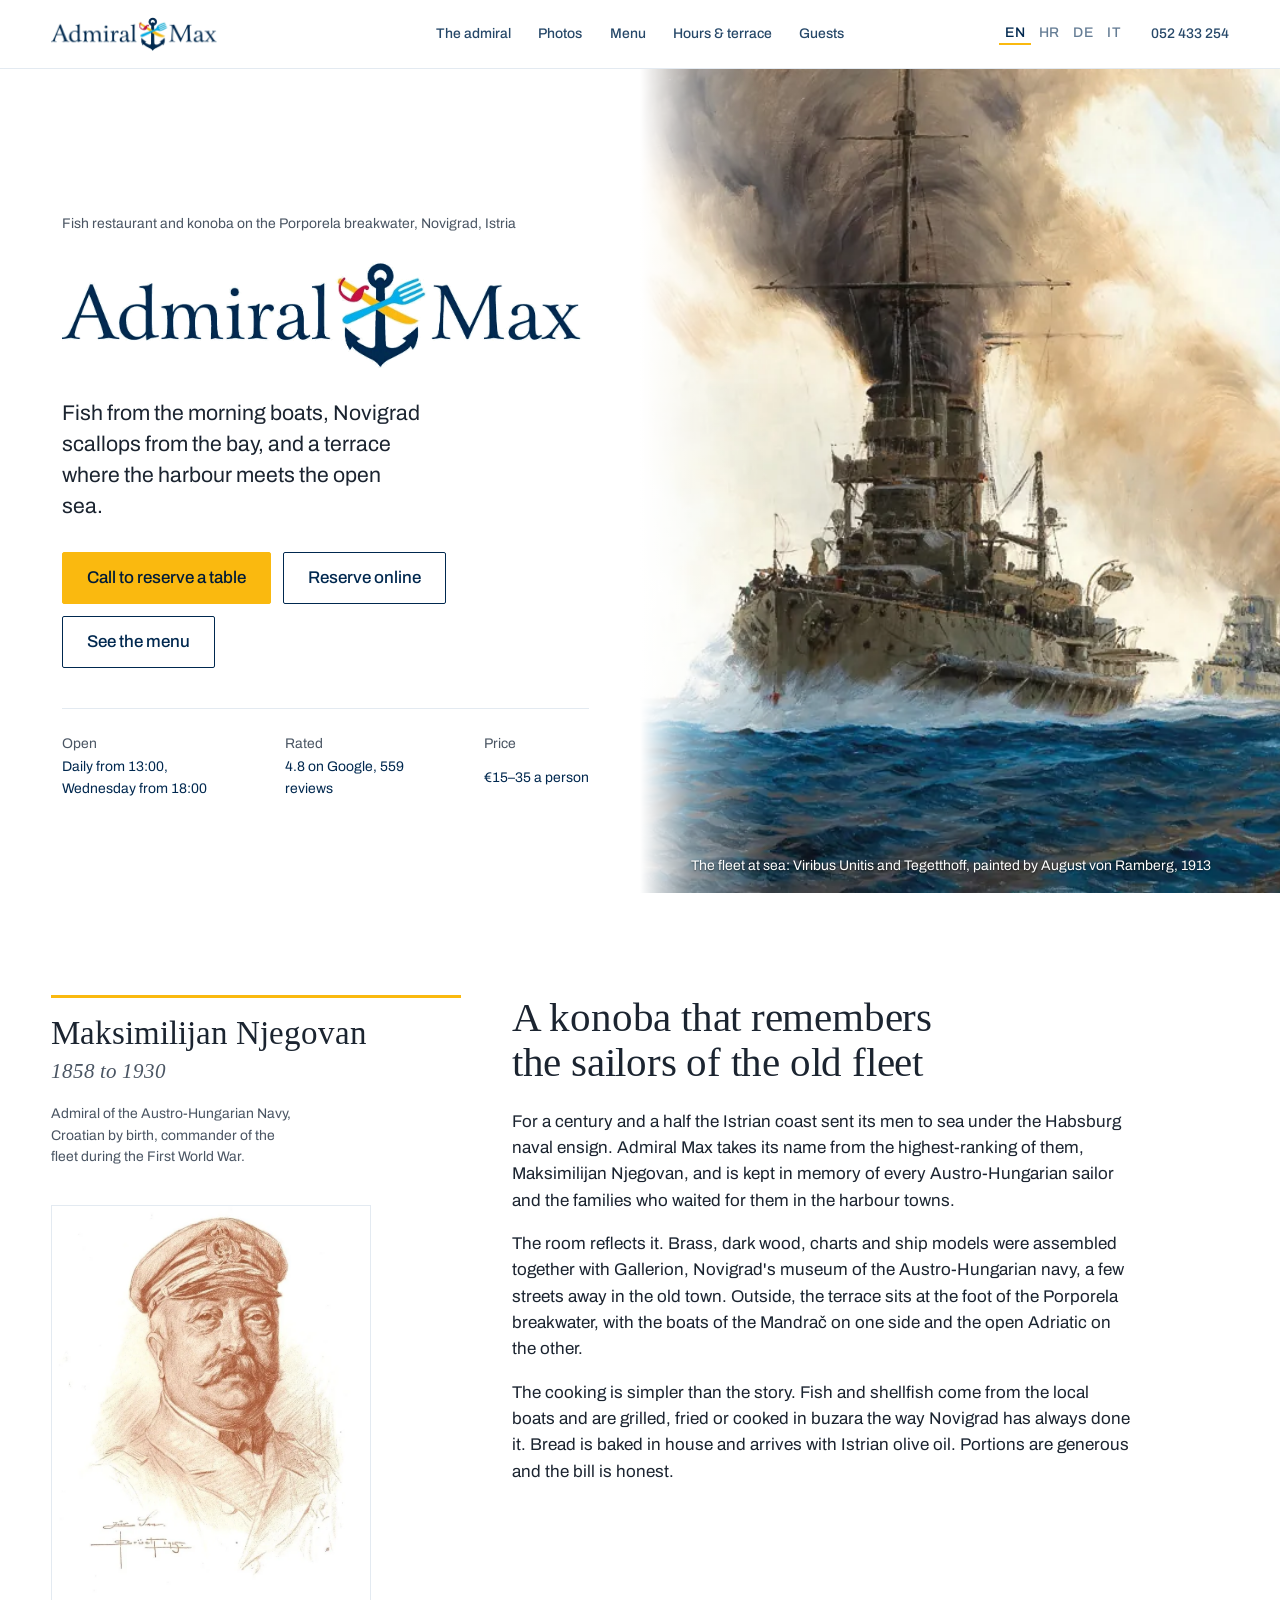
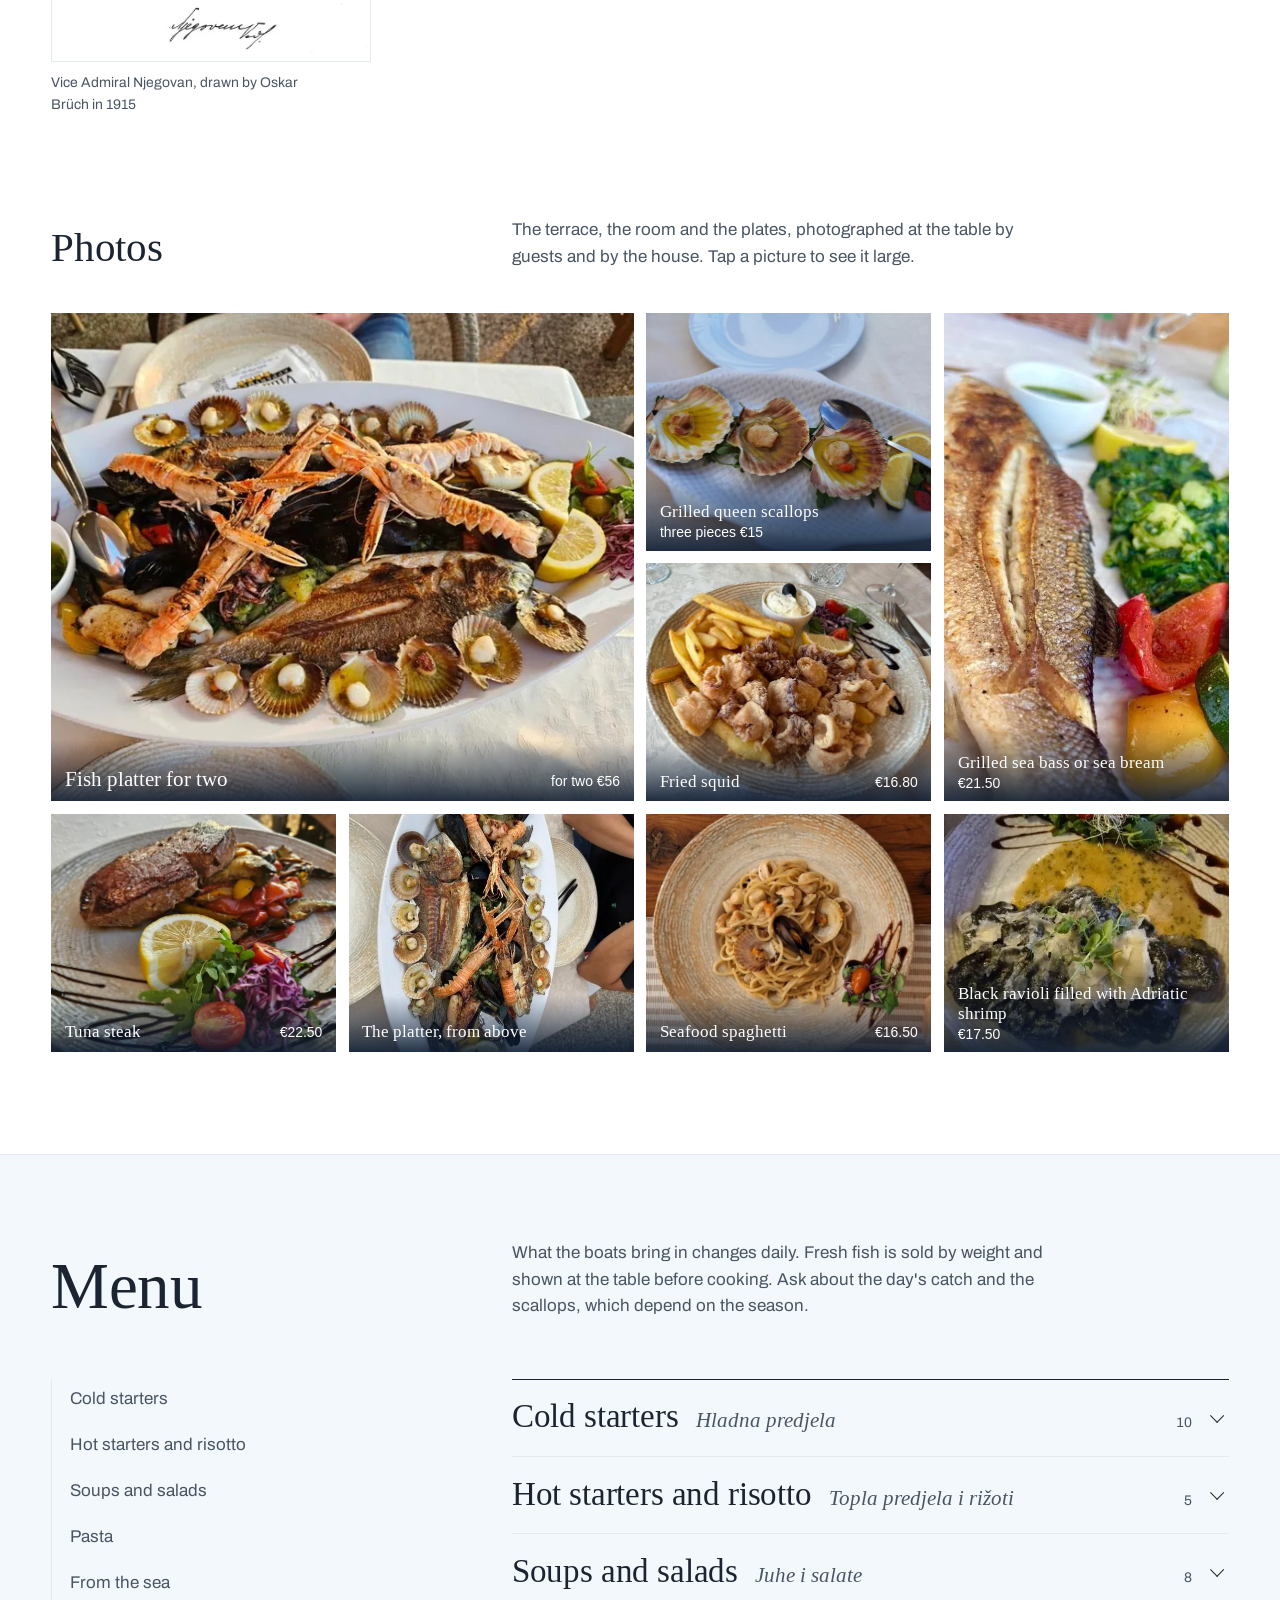
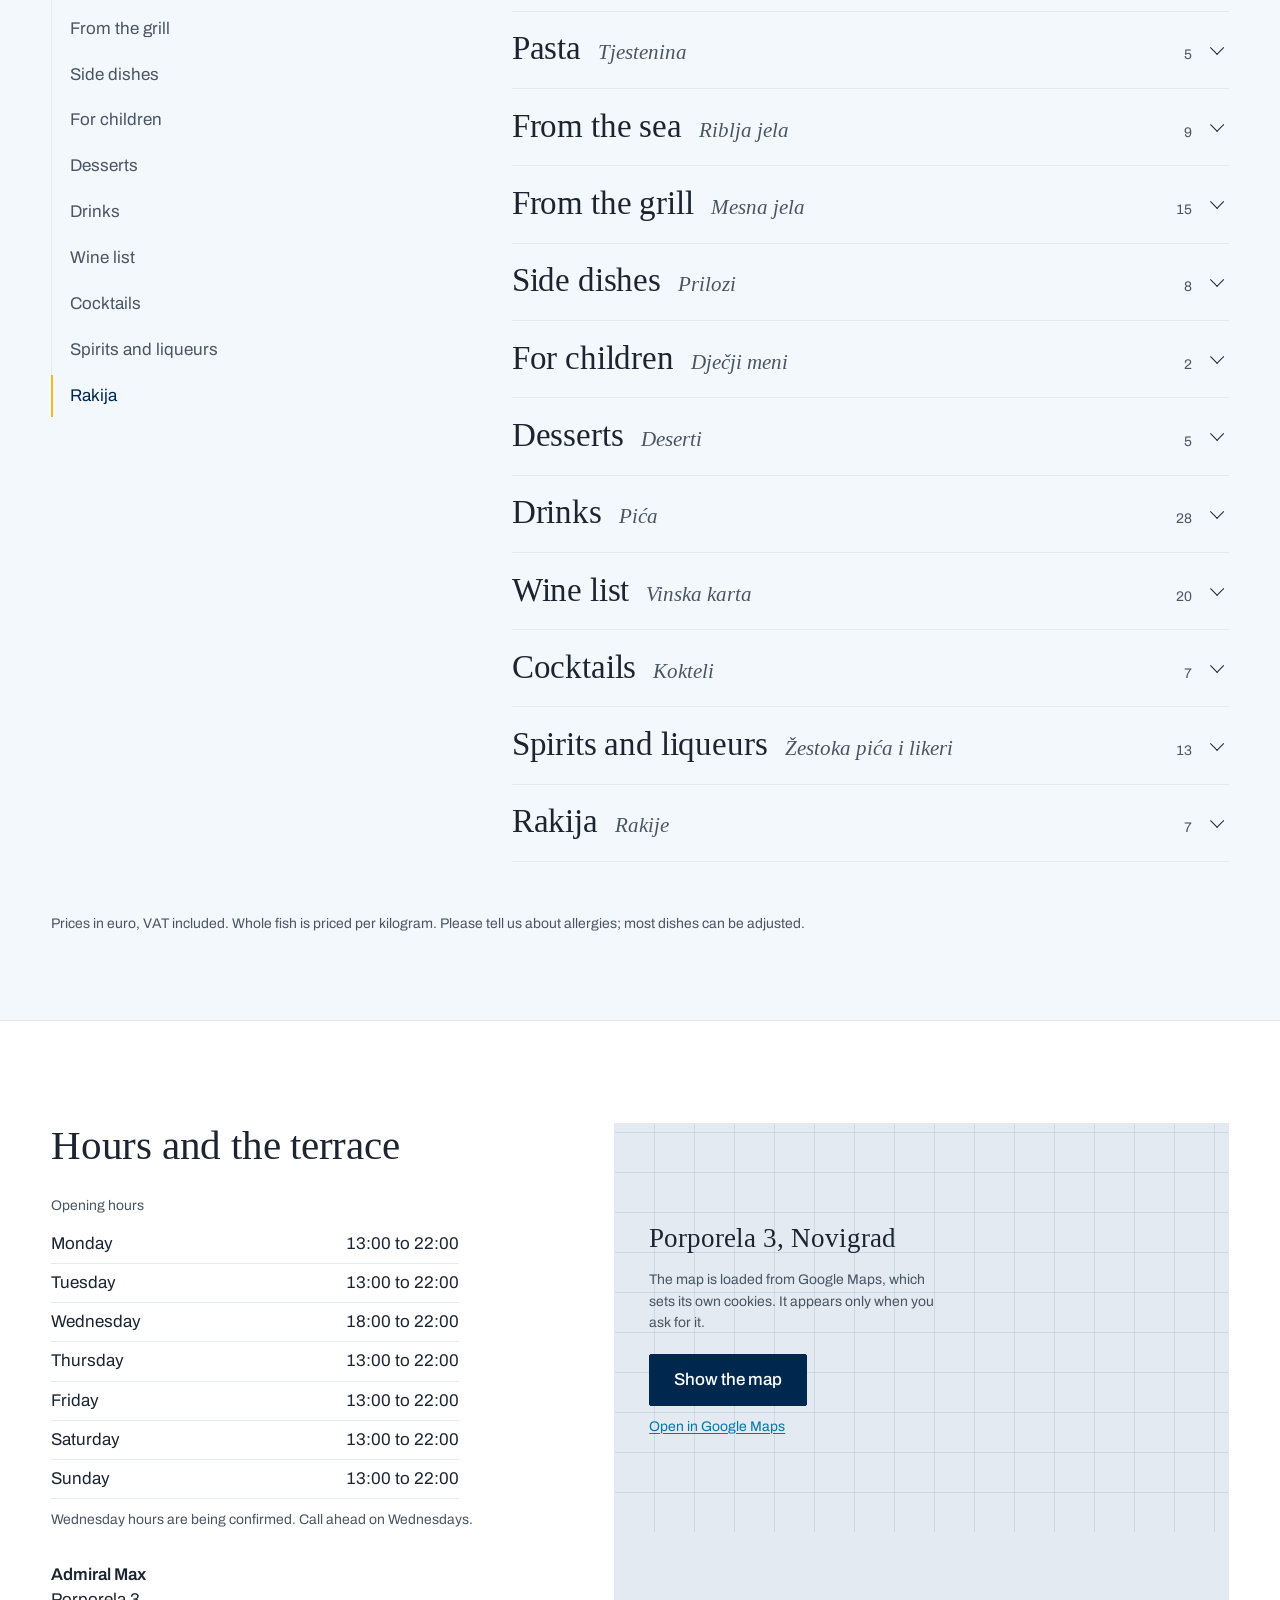
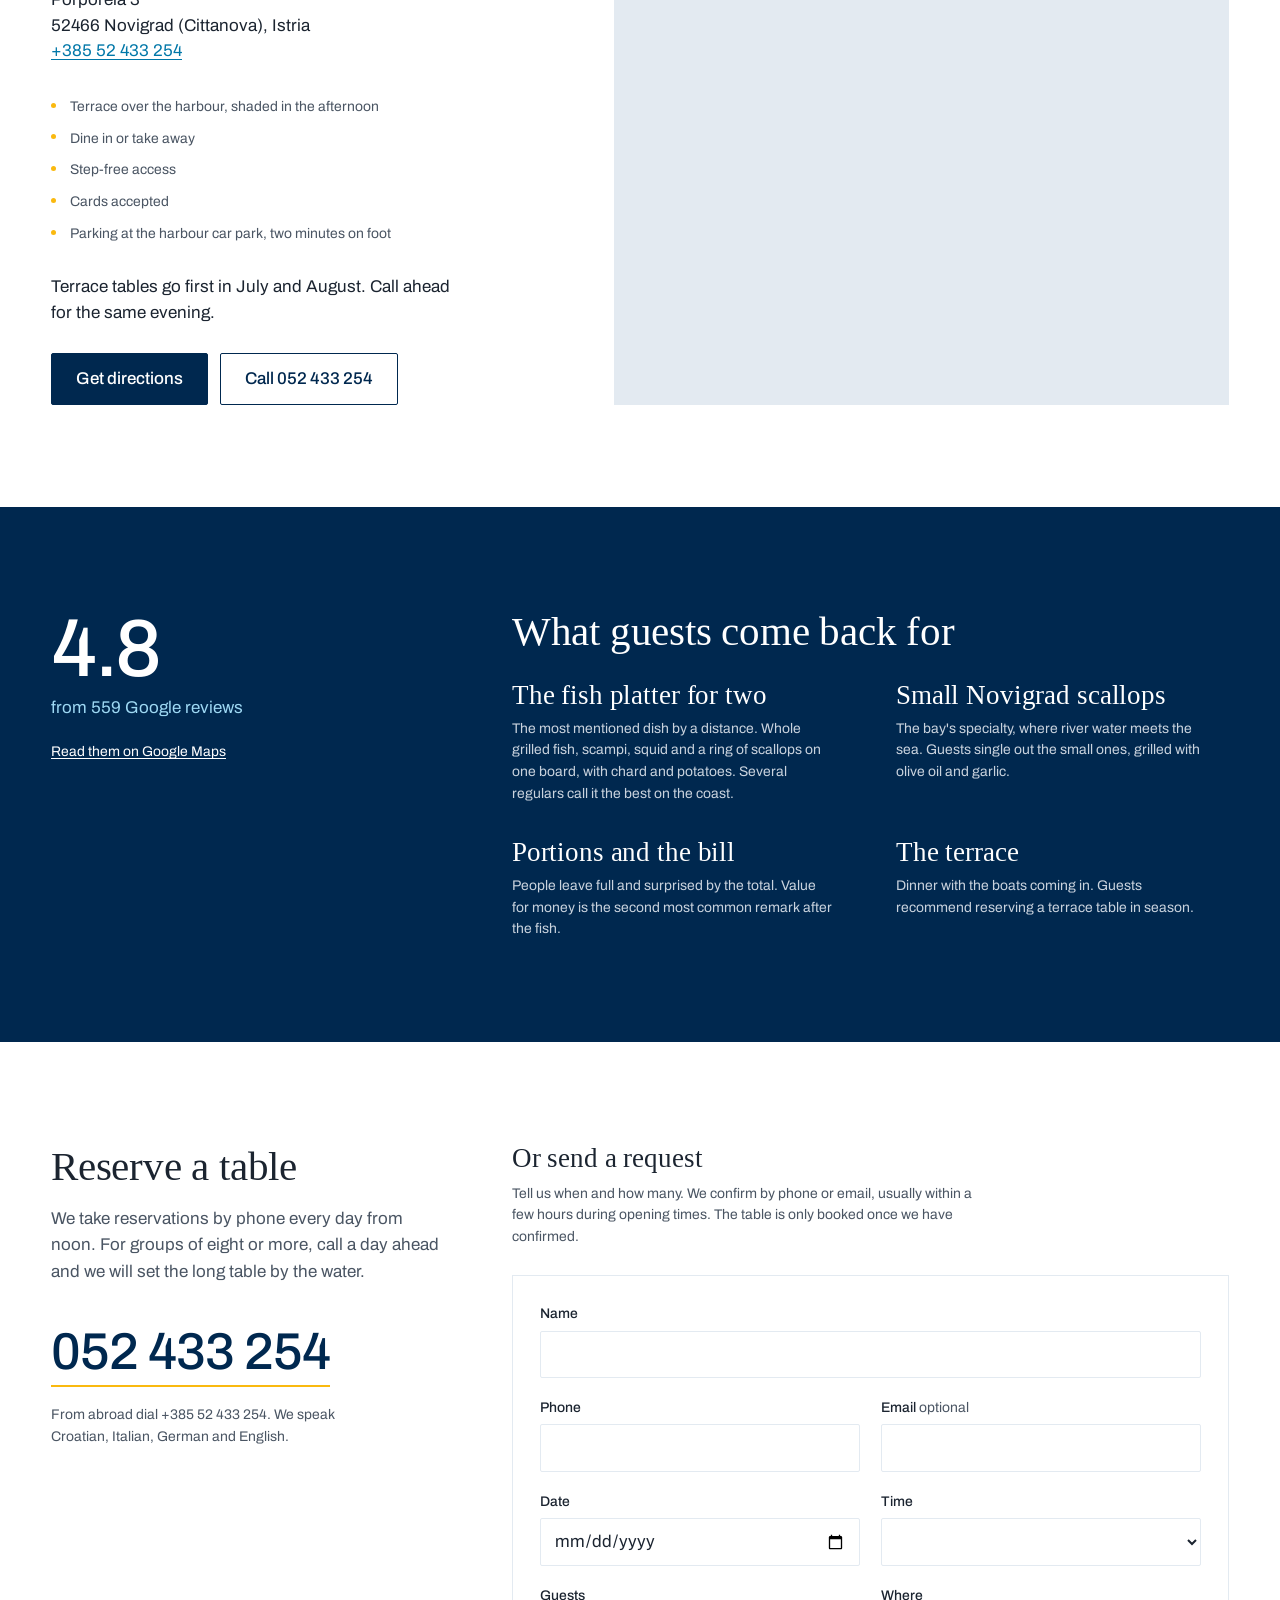
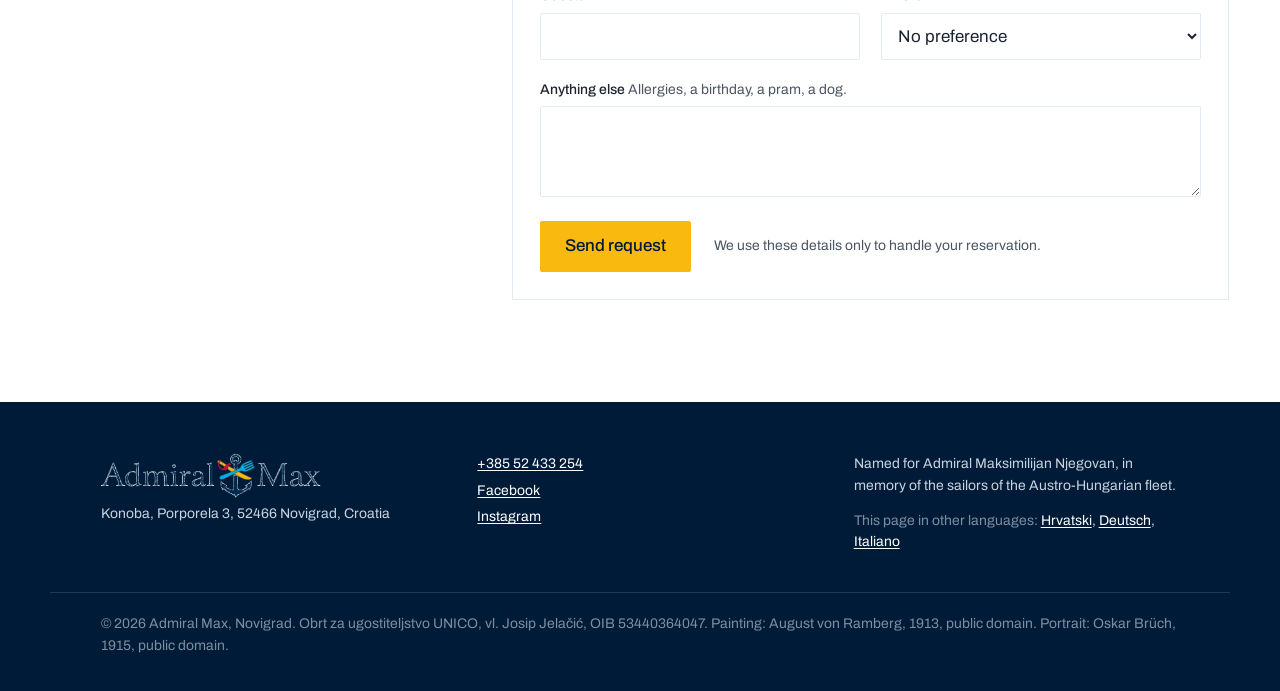
==== commit a9831da8: "Brand from the Facebook page: logo, navy and yellow palette, Times-style type The restaurant's own l" ====
--- a/index.html
+++ b/index.html
@@ -17,8 +17,9 @@
   <meta property="og:url" content="https://josip-stojanovic.github.io/admiral-max/">
   <meta property="og:image" content="https://josip-stojanovic.github.io/admiral-max/assets/photos/fish-platter.jpg">
   <meta property="og:locale" content="en_GB">
-  <link rel="icon" href="assets/favicon.svg" type="image/svg+xml">
-  <link rel="preload" href="assets/fonts/playfair-display-normal-500-latin.woff2" as="font" type="font/woff2" crossorigin>
+  <link rel="icon" href="assets/favicon.png" type="image/png" sizes="256x256">
+  <link rel="apple-touch-icon" href="assets/apple-touch-icon.png">
+  <link rel="preload" href="assets/fonts/tinos-normal-400-latin.woff2" as="font" type="font/woff2" crossorigin>
   <link rel="preload" href="assets/fonts/archivo-normal-400-w875-latin.woff2" as="font" type="font/woff2" crossorigin>
   <link rel="stylesheet" href="css/fonts.css">
   <link rel="stylesheet" href="css/style.css">
@@ -32,6 +33,7 @@
     "priceRange": "€15–35",
     "telephone": "+385 52 433 254",
     "image": "https://josip-stojanovic.github.io/admiral-max/assets/photos/fish-platter.jpg",
+    "logo": "https://josip-stojanovic.github.io/admiral-max/assets/logo.png",
     "address": {
       "@type": "PostalAddress",
       "streetAddress": "Porporela 3",
@@ -54,7 +56,7 @@
 <a class="skip" href="#menu">Skip to the menu</a>
 
 <header class="top">
-  <a class="top-name" href="#top">Admiral Max<span class="top-tag">Fish restaurant, Novigrad</span></a>
+  <a class="top-name" href="#top"><img src="assets/logo.png" alt="Admiral Max" width="1367" height="280"></a>
   <nav class="top-nav" aria-label="Sections">
     <a href="#story">The admiral</a>
     <a href="#photos">Photos</a>
@@ -85,14 +87,14 @@
     </figure>
     <div class="hero-copy">
       <p class="hero-place">Fish restaurant and konoba on the Porporela breakwater, Novigrad, Istria</p>
-      <h1 id="hero-title">Admiral<br>Max</h1>
+      <h1 id="hero-title"><img src="assets/logo.png" alt="Admiral Max" width="1367" height="280" fetchpriority="high"></h1>
 
       <p class="hero-lede">Fish from the morning boats, Novigrad scallops from the bay, and a terrace where the harbour meets the open sea.</p>
 
       <div class="hero-actions">
         <a class="btn btn-brass" href="tel:+38552433254">Call to reserve a table</a>
-        <a class="btn btn-ghost" href="#reserve">Reserve online</a>
-        <a class="btn btn-ghost" href="#menu">See the menu</a>
+        <a class="btn btn-ghost-dark" href="#reserve">Reserve online</a>
+        <a class="btn btn-ghost-dark" href="#menu">See the menu</a>
       </div>
 
       <dl class="hero-facts">
@@ -1641,12 +1643,13 @@
 <footer class="foot">
   <div class="foot-grid">
     <div>
-      <p class="foot-name">Admiral Max</p>
+      <p class="foot-name"><img src="assets/logo-light.png" alt="Admiral Max" width="1367" height="280" loading="lazy"></p>
       <p>Konoba, Porporela 3, 52466 Novigrad, Croatia</p>
     </div>
     <div>
       <p><a href="tel:+38552433254">+385 52 433 254</a></p>
       <p><a href="https://www.facebook.com/admiralmax/" target="_blank" rel="noopener">Facebook</a></p>
+      <p><a href="https://www.instagram.com/admiralmaxnovigrad/" target="_blank" rel="noopener">Instagram</a></p>
     </div>
     <div>
       <p>Named for Admiral Maksimilijan Njegovan, in memory of the sailors of the Austro-Hungarian fleet.</p>
--- a/css/fonts.css
+++ b/css/fonts.css
@@ -98,75 +98,57 @@
   src: url(../assets/fonts/archivo-normal-400-w875-latin.woff2) format('woff2');
   unicode-range: U+0000-00FF, U+0131, U+0152-0153, U+02BB-02BC, U+02C6, U+02DA, U+02DC, U+0304, U+0308, U+0329, U+2000-206F, U+20AC, U+2122, U+2191, U+2193, U+2212, U+2215, U+FEFF, U+FFFD;
 }
-/* Playfair Display italic 400 latin-ext */
+/* Tinos italic 400 latin-ext */
 @font-face {
-  font-family: 'Playfair Display';
+  font-family: 'Tinos';
   font-style: italic;
   font-weight: 400;
   font-display: swap;
-  src: url(../assets/fonts/playfair-display-italic-400-latin-ext.woff2) format('woff2');
+  src: url(../assets/fonts/tinos-italic-400-latin-ext.woff2) format('woff2');
   unicode-range: U+0100-02BA, U+02BD-02C5, U+02C7-02CC, U+02CE-02D7, U+02DD-02FF, U+0304, U+0308, U+0329, U+1D00-1DBF, U+1E00-1E9F, U+1EF2-1EFF, U+2020, U+20A0-20AB, U+20AD-20C0, U+2113, U+2C60-2C7F, U+A720-A7FF;
 }
-/* Playfair Display italic 400 latin */
+/* Tinos italic 400 latin */
 @font-face {
-  font-family: 'Playfair Display';
+  font-family: 'Tinos';
   font-style: italic;
   font-weight: 400;
   font-display: swap;
-  src: url(../assets/fonts/playfair-display-italic-400-latin.woff2) format('woff2');
+  src: url(../assets/fonts/tinos-italic-400-latin.woff2) format('woff2');
   unicode-range: U+0000-00FF, U+0131, U+0152-0153, U+02BB-02BC, U+02C6, U+02DA, U+02DC, U+0304, U+0308, U+0329, U+2000-206F, U+20AC, U+2122, U+2191, U+2193, U+2212, U+2215, U+FEFF, U+FFFD;
 }
-/* Playfair Display normal 500 latin-ext */
+/* Tinos normal 400 latin-ext */
 @font-face {
-  font-family: 'Playfair Display';
+  font-family: 'Tinos';
   font-style: normal;
-  font-weight: 500;
+  font-weight: 400;
   font-display: swap;
-  src: url(../assets/fonts/playfair-display-normal-500-latin-ext.woff2) format('woff2');
+  src: url(../assets/fonts/tinos-normal-400-latin-ext.woff2) format('woff2');
   unicode-range: U+0100-02BA, U+02BD-02C5, U+02C7-02CC, U+02CE-02D7, U+02DD-02FF, U+0304, U+0308, U+0329, U+1D00-1DBF, U+1E00-1E9F, U+1EF2-1EFF, U+2020, U+20A0-20AB, U+20AD-20C0, U+2113, U+2C60-2C7F, U+A720-A7FF;
 }
-/* Playfair Display normal 500 latin */
+/* Tinos normal 400 latin */
 @font-face {
-  font-family: 'Playfair Display';
+  font-family: 'Tinos';
   font-style: normal;
-  font-weight: 500;
+  font-weight: 400;
   font-display: swap;
-  src: url(../assets/fonts/playfair-display-normal-500-latin.woff2) format('woff2');
+  src: url(../assets/fonts/tinos-normal-400-latin.woff2) format('woff2');
   unicode-range: U+0000-00FF, U+0131, U+0152-0153, U+02BB-02BC, U+02C6, U+02DA, U+02DC, U+0304, U+0308, U+0329, U+2000-206F, U+20AC, U+2122, U+2191, U+2193, U+2212, U+2215, U+FEFF, U+FFFD;
 }
-/* Playfair Display normal 600 latin-ext */
+/* Tinos normal 700 latin-ext */
 @font-face {
-  font-family: 'Playfair Display';
-  font-style: normal;
-  font-weight: 600;
-  font-display: swap;
-  src: url(../assets/fonts/playfair-display-normal-500-latin-ext.woff2) format('woff2');
-  unicode-range: U+0100-02BA, U+02BD-02C5, U+02C7-02CC, U+02CE-02D7, U+02DD-02FF, U+0304, U+0308, U+0329, U+1D00-1DBF, U+1E00-1E9F, U+1EF2-1EFF, U+2020, U+20A0-20AB, U+20AD-20C0, U+2113, U+2C60-2C7F, U+A720-A7FF;
-}
-/* Playfair Display normal 600 latin */
-@font-face {
-  font-family: 'Playfair Display';
-  font-style: normal;
-  font-weight: 600;
-  font-display: swap;
-  src: url(../assets/fonts/playfair-display-normal-500-latin.woff2) format('woff2');
-  unicode-range: U+0000-00FF, U+0131, U+0152-0153, U+02BB-02BC, U+02C6, U+02DA, U+02DC, U+0304, U+0308, U+0329, U+2000-206F, U+20AC, U+2122, U+2191, U+2193, U+2212, U+2215, U+FEFF, U+FFFD;
-}
-/* Playfair Display normal 700 latin-ext */
-@font-face {
-  font-family: 'Playfair Display';
+  font-family: 'Tinos';
   font-style: normal;
   font-weight: 700;
   font-display: swap;
-  src: url(../assets/fonts/playfair-display-normal-500-latin-ext.woff2) format('woff2');
+  src: url(../assets/fonts/tinos-normal-700-latin-ext.woff2) format('woff2');
   unicode-range: U+0100-02BA, U+02BD-02C5, U+02C7-02CC, U+02CE-02D7, U+02DD-02FF, U+0304, U+0308, U+0329, U+1D00-1DBF, U+1E00-1E9F, U+1EF2-1EFF, U+2020, U+20A0-20AB, U+20AD-20C0, U+2113, U+2C60-2C7F, U+A720-A7FF;
 }
-/* Playfair Display normal 700 latin */
+/* Tinos normal 700 latin */
 @font-face {
-  font-family: 'Playfair Display';
+  font-family: 'Tinos';
   font-style: normal;
   font-weight: 700;
   font-display: swap;
-  src: url(../assets/fonts/playfair-display-normal-500-latin.woff2) format('woff2');
+  src: url(../assets/fonts/tinos-normal-700-latin.woff2) format('woff2');
   unicode-range: U+0000-00FF, U+0131, U+0152-0153, U+02BB-02BC, U+02C6, U+02DA, U+02DC, U+0304, U+0308, U+0329, U+2000-206F, U+20AC, U+2122, U+2191, U+2193, U+2212, U+2215, U+FEFF, U+FFFD;
 }
--- a/css/style.css
+++ b/css/style.css
@@ -4,20 +4,22 @@
    ========================================================= */
 :root {
   /* colour */
-  --navy: #10233F;        /* ensign ink, hero and footer ground */
-  --navy-deep: #0B1A30;   /* chart sea */
-  --sea: #2B5F8C;         /* Adriatic mid blue, links, contours */
-  --sea-pale: #8FB3D1;    /* chart lines on navy */
-  --stone: #F4F2EC;       /* Istrian limestone, page ground */
-  --stone-2: #E8E4DA;     /* rules and quiet fills */
-  --brass: #B98B3B;       /* fittings, primary action */
-  --brass-deep: #8F6A2A;
-  --ensign: #B22B33;      /* naval red, used once */
-  --ink: #1B1F26;
-  --ink-2: #4A5058;
+  /* taken from the Admiral Max logo: navy wordmark, anchor with yellow knife, sky-blue fork, red cap */
+  --navy: #00284F;        /* logo navy, headings, guests block, footer */
+  --navy-deep: #001B38;
+  --sea: #0077A8;         /* links: the logo's sky blue, darkened to read on white */
+  --sky: #02AFEA;         /* logo sky blue, decorative only */
+  --sea-pale: #9ED9F4;    /* labels on navy */
+  --stone: #FFFFFF;       /* page ground, white like the logo */
+  --stone-2: #E3EAF1;     /* rules and quiet fills */
+  --brass: #FAB90F;       /* logo yellow, primary action */
+  --brass-deep: #D99C00;
+  --ensign: #CC0E43;      /* logo red, errors only */
+  --ink: #1B2430;
+  --ink-2: #4A5563;
 
   /* type */
-  --serif: "Playfair Display", "Georgia", "Times New Roman", serif;
+  --serif: "Tinos", "Times New Roman", Times, serif;   /* the wordmark is set in Times */
   --sans: "Archivo", "Helvetica Neue", Arial, sans-serif;
 
   /* scale, ratio 1.25 on 17px */
@@ -60,7 +62,7 @@
 
 h1, h2, h3 {
   font-family: var(--serif);
-  font-weight: 600;
+  font-weight: 400;
   line-height: 1.08;
   letter-spacing: -0.005em;
   margin: 0;
@@ -100,7 +102,7 @@
   transition: background-color .2s var(--ease), color .2s var(--ease), border-color .2s var(--ease);
 }
 .btn-brass { background: var(--brass); color: var(--navy-deep); border-color: var(--brass); }
-.btn-brass:hover { background: #CBA054; border-color: #CBA054; color: var(--navy-deep); }
+.btn-brass:hover { background: #FFC93A; border-color: #FFC93A; color: var(--navy-deep); }
 .btn-ghost { color: var(--stone); border-color: rgba(244, 242, 236, .45); }
 .btn-ghost:hover { border-color: var(--stone); color: #fff; }
 .btn-navy { background: var(--navy); color: var(--stone); border-color: var(--navy); }
@@ -120,17 +122,17 @@
   align-items: center;
   gap: 1rem;
   padding: 1rem var(--gutter);
-  color: var(--stone);
-  background: transparent;
-  transition: background-color .3s var(--ease), padding .3s var(--ease), color .3s var(--ease), box-shadow .3s var(--ease);
+  color: var(--navy);
+  background: rgba(255, 255, 255, .96);
+  box-shadow: 0 1px 0 var(--stone-2);
+  backdrop-filter: blur(8px);
+  transition: padding .3s var(--ease);
 }
 .top.is-scrolled {
   padding: .6rem var(--gutter);
-  background: rgba(244, 242, 236, .94);
-  color: var(--navy);
-  box-shadow: 0 1px 0 var(--stone-2);
-  backdrop-filter: blur(8px);
-}
+}
+.top-name img { display: block; height: 34px; width: auto; }
+.top.is-scrolled .top-name img { height: 28px; }
 .top-name {
   font-family: var(--serif);
   font-weight: 600;
@@ -157,7 +159,7 @@
   text-decoration: none;
   opacity: .85;
 }
-.top-nav a:hover, .top-call:hover { opacity: 1; text-decoration: underline; }
+.top-nav a:hover, .top-call:hover { color: inherit; opacity: 1; text-decoration: underline; }
 .top-call { font-variant-numeric: tabular-nums; white-space: nowrap; display: inline-flex; align-items: center; }
 .top-call svg { display: none; }
 .top-right { justify-self: end; display: flex; align-items: center; gap: 1.4rem; }
@@ -183,10 +185,9 @@
    ========================================================= */
 .hero {
   position: relative;
-  min-height: 100svh;
-  margin-top: -4.4rem; /* pull under the sticky header */
-  background: var(--navy);
-  color: var(--stone);
+  min-height: calc(100svh - 4.4rem);
+  background: var(--stone);
+  color: var(--navy);
   display: grid;
   grid-template-columns: minmax(0, 1fr) minmax(0, 1fr);
   align-items: center;
@@ -195,7 +196,7 @@
   order: 2;
   position: relative;
   align-self: stretch;
-  margin: 4.4rem 0 0; /* below the header line */
+  margin: 0;
   min-height: calc(100svh - 4.4rem);
 }
 .hero-art img {
@@ -212,7 +213,7 @@
   position: absolute;
   inset: 0;
   pointer-events: none;
-  background: linear-gradient(90deg, var(--navy) 0%, rgba(16, 35, 63, .4) 8%, rgba(16, 35, 63, 0) 20%);
+  background: linear-gradient(90deg, #fff 0%, rgba(255, 255, 255, .45) 8%, rgba(255, 255, 255, 0) 20%);
 }
 .hero-art figcaption {
   position: absolute;
@@ -235,23 +236,18 @@
 
 .hero-place {
   font-size: var(--t-1);
-  color: var(--sea-pale);
+  color: var(--ink-2);
   margin-bottom: 1.6rem;
 }
 
-.hero h1 {
-  font-size: clamp(var(--t6), 7vw, 5.8rem);
-  font-weight: 700;
-  line-height: 1;
-  letter-spacing: -0.015em;
-  margin-bottom: 1.8rem;
-}
+.hero h1 { margin-bottom: 1.8rem; }
+.hero h1 img { display: block; width: min(100%, 520px); height: auto; }
 
 .hero-lede {
   font-size: var(--t1);
   line-height: 1.45;
   max-width: 30ch;
-  color: #DCE3EA;
+  color: var(--ink);
   margin: 1.8rem 0 1.8rem;
 }
 
@@ -263,12 +259,12 @@
   gap: 1.5rem 2.4rem;
   margin: 0;
   padding-top: 1.4rem;
-  border-top: 1px solid rgba(143, 179, 209, .3);
+  border-top: 1px solid var(--stone-2);
   font-size: var(--t-1);
 }
 .hero-facts div { display: grid; gap: .1rem; }
-.hero-facts dt { color: var(--sea-pale); }
-.hero-facts dd { margin: 0; color: var(--stone); font-variant-numeric: lining-nums tabular-nums; }
+.hero-facts dt { color: var(--ink-2); }
+.hero-facts dd { margin: 0; color: var(--navy); font-variant-numeric: lining-nums tabular-nums; }
 
 
 /* =========================================================
@@ -358,7 +354,7 @@
 .menu {
   padding-top: 5rem;
   padding-bottom: 5rem;
-  background: #fff;
+  background: #F3F8FC;
   border-top: 1px solid var(--stone-2);
   border-bottom: 1px solid var(--stone-2);
 }
@@ -496,7 +492,7 @@
 }
 .dish-group { margin: 1.5rem 0 .5rem; padding-bottom: .3rem; border-bottom: 1px solid var(--stone-2); }
 .dish-group:first-child { margin-top: .4rem; }
-.dish-group h4 { font: 500 var(--t0)/1.2 var(--serif); margin: 0; color: var(--navy); }
+.dish-group h4 { font: 700 var(--t0)/1.2 var(--serif); margin: 0; color: var(--navy); }
 .dish-desc {
   font-size: var(--t-1);
   color: var(--ink-2);
@@ -864,7 +860,8 @@
   border-bottom: 1px solid rgba(143, 179, 209, .2);
 }
 .foot-grid p { margin-bottom: .3rem; }
-.foot-name { font-family: var(--serif); font-size: var(--t1); color: var(--stone); }
+.foot-name { margin-bottom: .8rem; }
+.foot-name img { display: block; width: 220px; height: auto; }
 .foot-langs { margin-top: .8rem; }
 .foot-langs span { color: #7E8EA0; }
 .foot-legal { padding-top: 1.2rem; color: #7E8EA0; }
@@ -877,12 +874,11 @@
   .top-nav { gap: .9rem; }
   .top-nav a { white-space: nowrap; }
   .top-tag { display: none; }
-  .top { background: var(--navy); }
-  .hero { min-height: 0; display: block; margin-top: 0; }
+  .hero { min-height: 0; display: block; }
   .hero-art { margin: 0; min-height: 0; }
   .hero-art img { position: static; width: 100%; height: auto; aspect-ratio: 16 / 10; object-position: 42% 50%; }
   .hero-art::after { display: none; }
-  .hero-art figcaption { position: static; padding: .6rem var(--gutter) 0; color: var(--sea-pale); text-shadow: none; }
+  .hero-art figcaption { position: static; padding: .6rem var(--gutter) 0; color: var(--ink-2); text-shadow: none; }
   .hero-copy { padding-top: 1.6rem; padding-bottom: 3rem; margin-top: 0; max-width: none; }
   .story-art { max-width: 520px; }
   .story-grid, .section-head, .menu-layout, .visit-grid, .guests-grid, .reserve-grid { grid-template-columns: 1fr; }
@@ -919,7 +915,8 @@
   .lang { gap: 0; }
   .lang a { padding: .3rem .25rem; font-size: .74rem; }
   .hero-art img { aspect-ratio: 4 / 3; object-position: 38% 50%; }
-  .hero h1 { font-size: clamp(3rem, 15vw, 4.4rem); }
+  .top-name img { height: 26px; }
+  .hero h1 img { width: min(100%, 360px); }
   .hero-facts { grid-template-columns: 1fr; gap: .9rem; }
   .hero-actions { flex-direction: column; }
   .hero-actions .btn { text-align: center; }
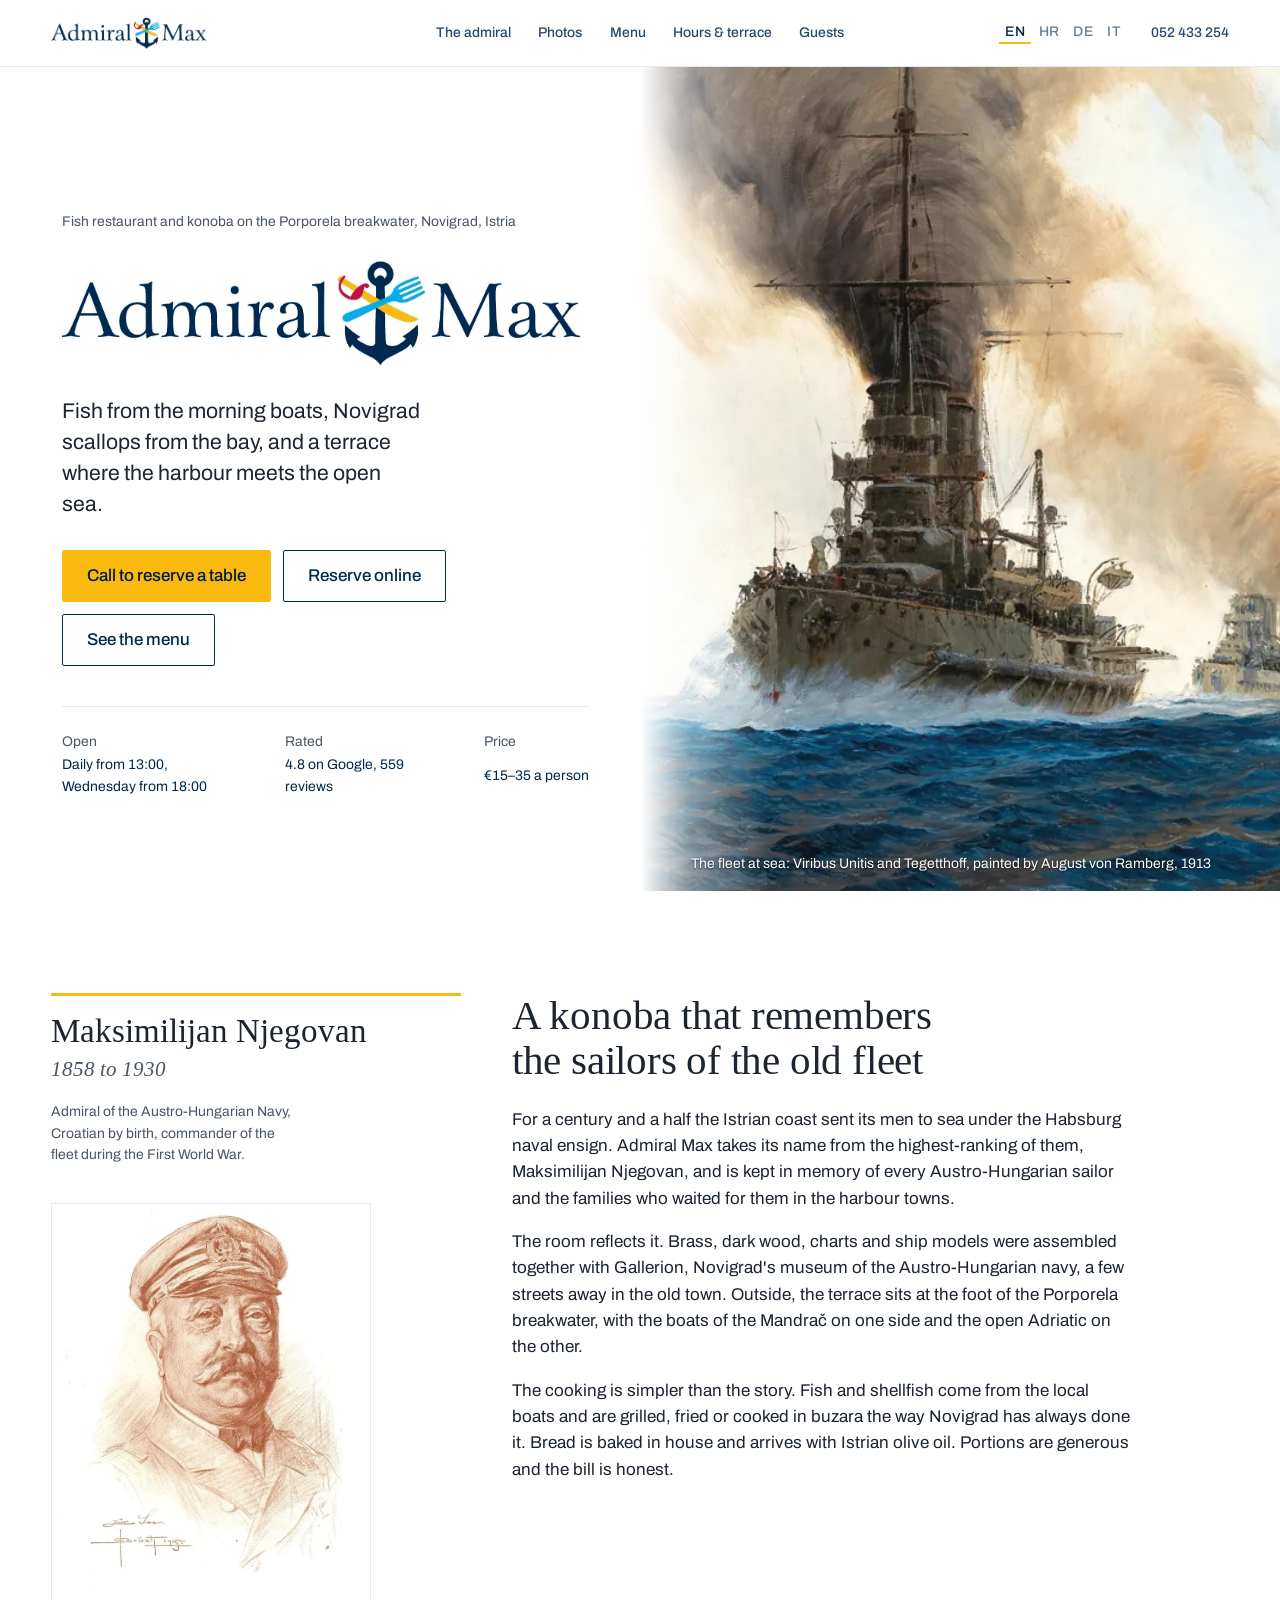
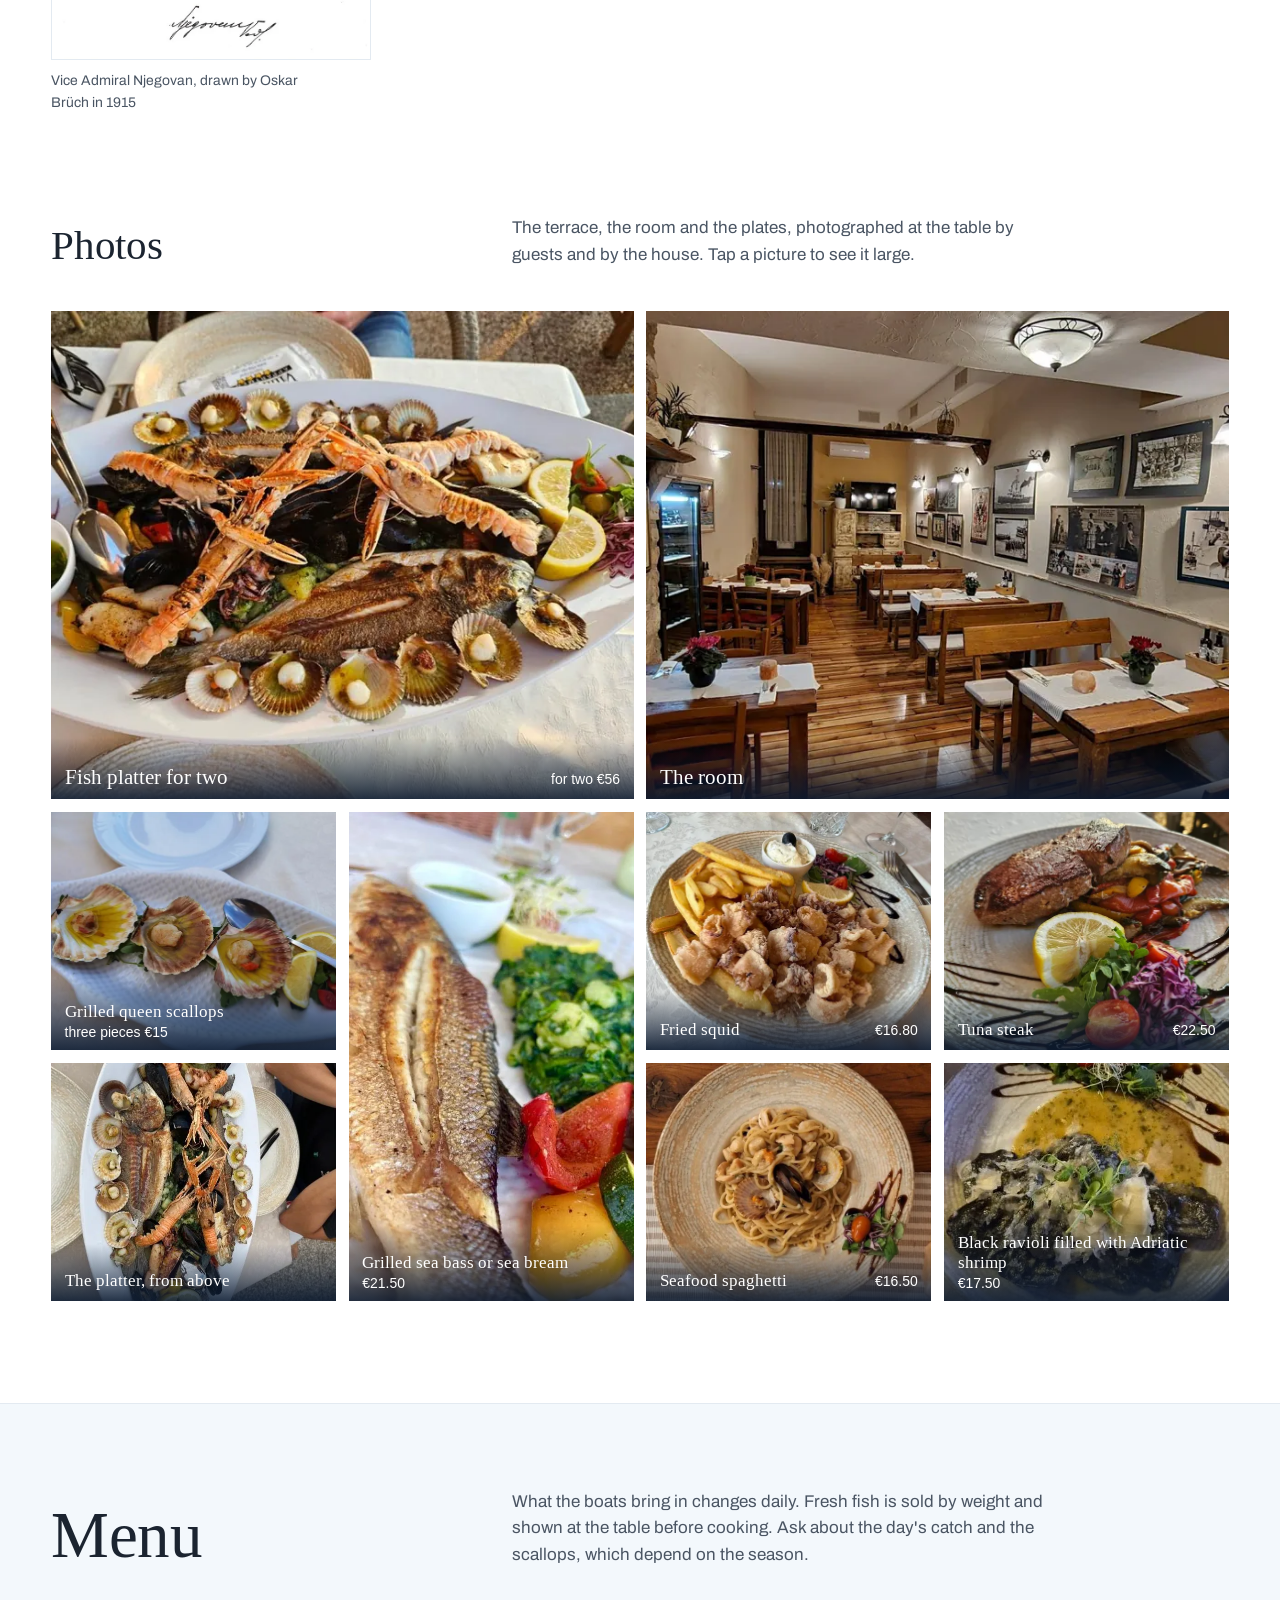
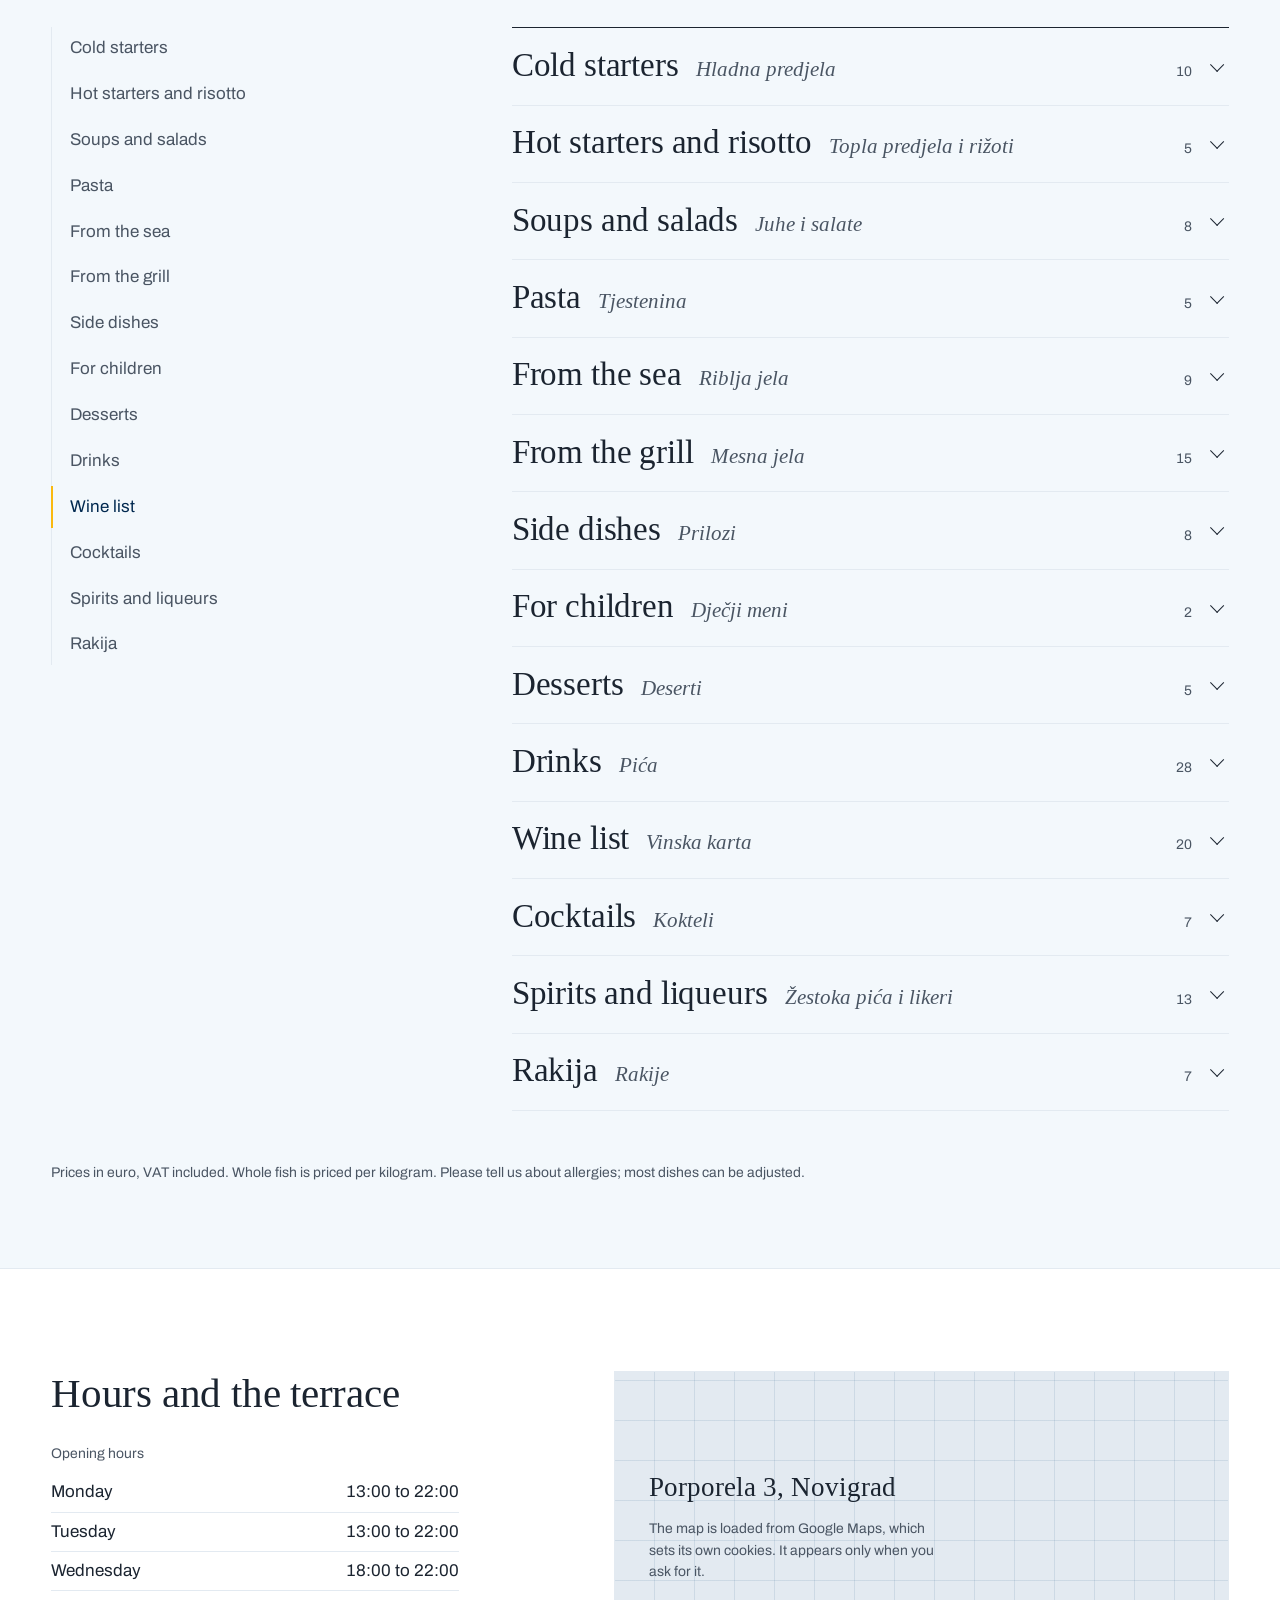
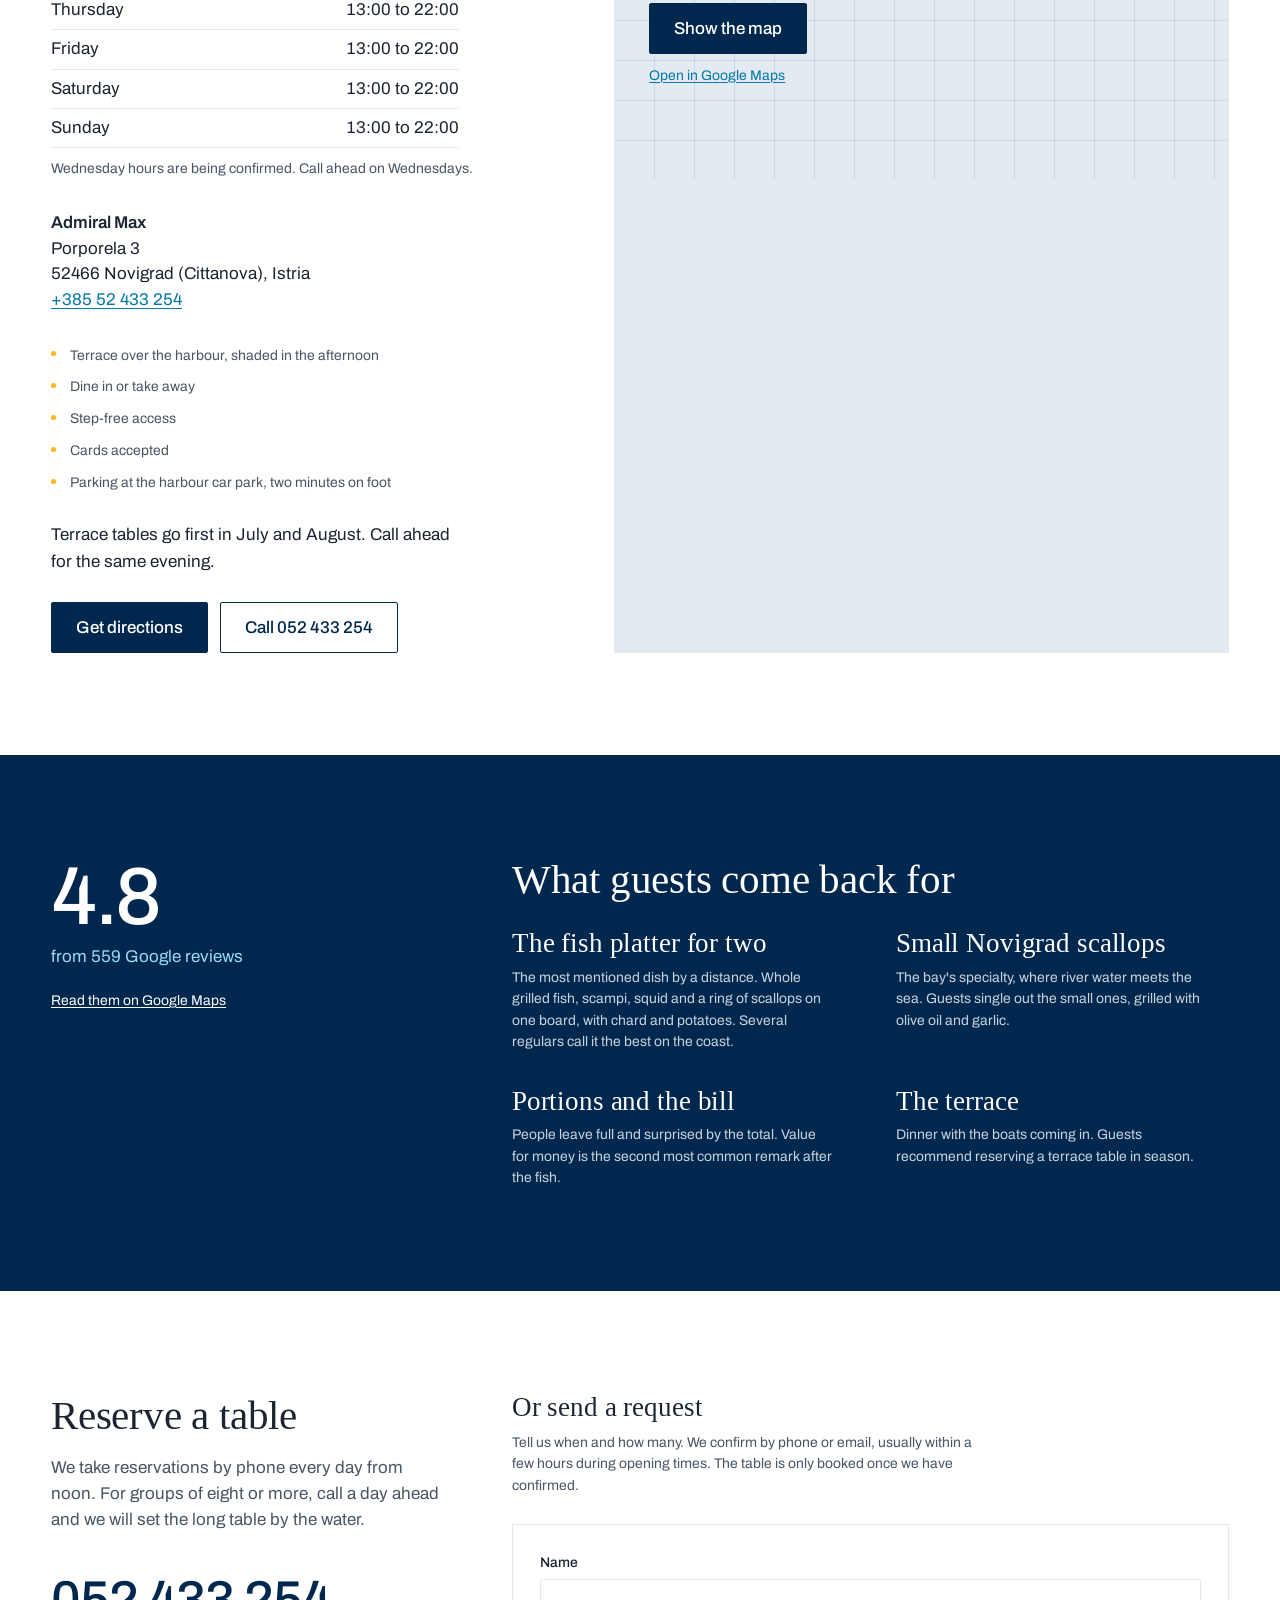
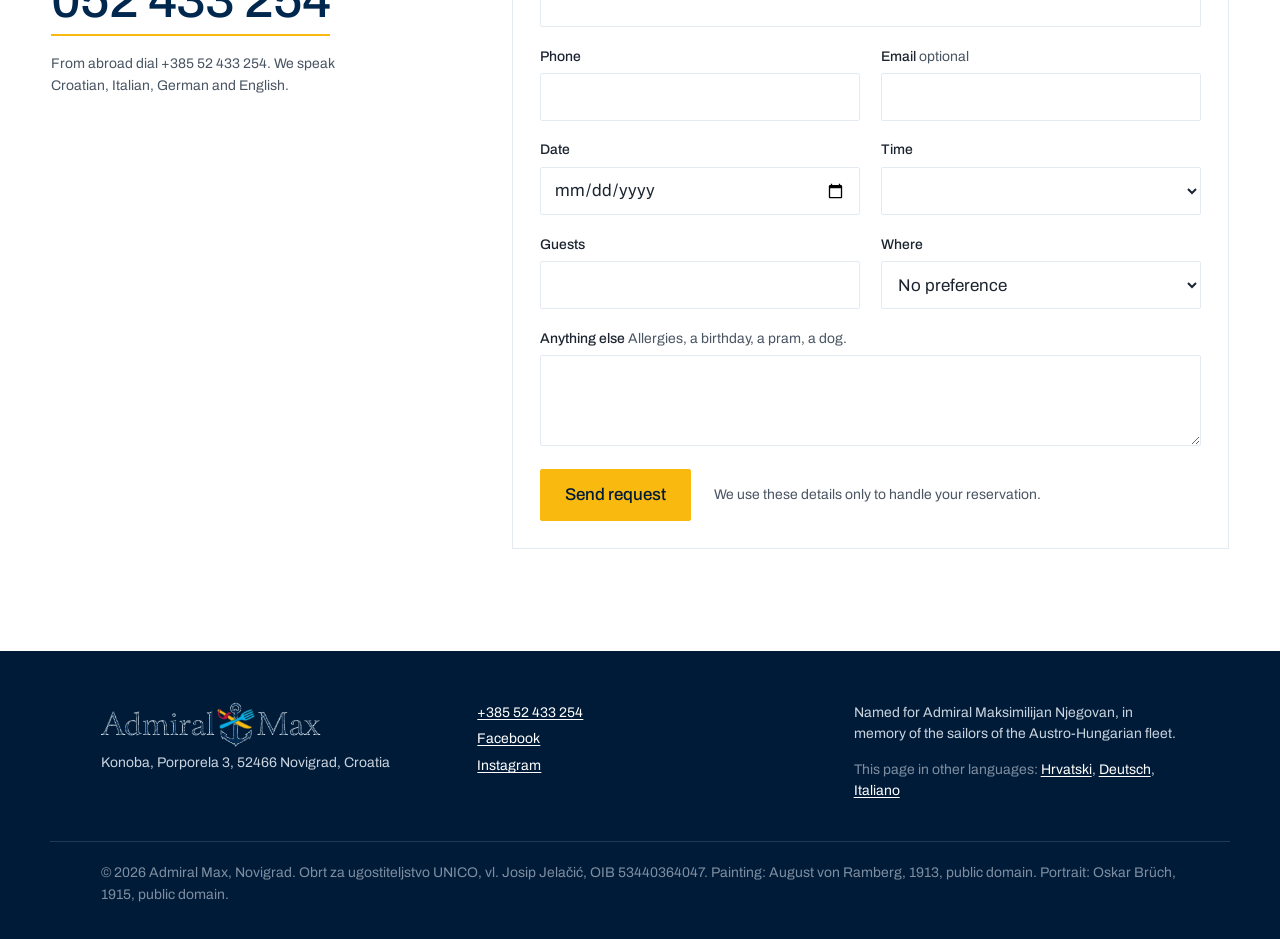
==== commit df46c2b8: "Gallery: the restaurant's own photo of the room, from its Facebook page Co-Authored-By: Claude Fable" ====
--- a/index.html
+++ b/index.html
@@ -143,44 +143,50 @@
           <span class="plate-cap"><span class="cap">Fish platter for two</span><span class="price">for two €56</span></span>
         </button>
       </li>
+      <li class="plate plate-wide">
+        <button type="button" class="thumb" data-index="1" data-full="assets/photos/room.jpg">
+          <img src="assets/photos/room.jpg" srcset="assets/photos/room-640.webp 640w, assets/photos/room.webp 1120w" sizes="(max-width: 640px) 100vw, (max-width: 980px) 66vw, 600px" alt="Stone wall, wooden tables and benches, and old photographs of the Austro-Hungarian fleet on the walls" width="1120" height="1126" loading="lazy">
+          <span class="plate-cap"><span class="cap">The room</span></span>
+        </button>
+      </li>
       <li class="plate">
-        <button type="button" class="thumb" data-index="1" data-full="assets/photos/scallops.jpg">
+        <button type="button" class="thumb" data-index="2" data-full="assets/photos/scallops.jpg">
           <img src="assets/photos/scallops.jpg" srcset="assets/photos/scallops-640.webp 640w, assets/photos/scallops.webp 1015w" sizes="(max-width: 640px) 50vw, (max-width: 980px) 33vw, 300px" alt="Three grilled scallops in the shell with olive oil, rocket and lemon" width="1015" height="760" loading="lazy">
           <span class="plate-cap"><span class="cap">Grilled queen scallops</span><span class="price">three pieces €15</span></span>
         </button>
       </li>
       <li class="plate plate-tall">
-        <button type="button" class="thumb" data-index="2" data-full="assets/photos/sea-bass.jpg">
+        <button type="button" class="thumb" data-index="3" data-full="assets/photos/sea-bass.jpg">
           <img src="assets/photos/sea-bass.jpg" srcset="assets/photos/sea-bass-640.webp 640w, assets/photos/sea-bass.webp 597w" sizes="(max-width: 640px) 50vw, (max-width: 980px) 33vw, 300px" alt="Whole grilled sea bass with chard and potatoes and grilled peppers and courgette" width="597" height="760" loading="lazy">
           <span class="plate-cap"><span class="cap">Grilled sea bass or sea bream</span><span class="price">€21.50</span></span>
         </button>
       </li>
       <li class="plate">
-        <button type="button" class="thumb" data-index="3" data-full="assets/photos/fritto-misto.jpg">
+        <button type="button" class="thumb" data-index="4" data-full="assets/photos/fritto-misto.jpg">
           <img src="assets/photos/fritto-misto.jpg" srcset="assets/photos/fritto-misto-640.webp 640w, assets/photos/fritto-misto.webp 1015w" sizes="(max-width: 640px) 50vw, (max-width: 980px) 33vw, 300px" alt="Fried squid with thick-cut fries, tartare sauce and a wedge of lemon" width="1015" height="760" loading="lazy">
           <span class="plate-cap"><span class="cap">Fried squid</span><span class="price">€16.80</span></span>
         </button>
       </li>
       <li class="plate">
-        <button type="button" class="thumb" data-index="4" data-full="assets/photos/tuna-steak.jpg">
+        <button type="button" class="thumb" data-index="5" data-full="assets/photos/tuna-steak.jpg">
           <img src="assets/photos/tuna-steak.jpg" srcset="assets/photos/tuna-steak-640.webp 640w, assets/photos/tuna-steak.webp 1015w" sizes="(max-width: 640px) 50vw, (max-width: 980px) 33vw, 300px" alt="Seared tuna steak with grilled peppers, rocket and lemon" width="1015" height="760" loading="lazy">
           <span class="plate-cap"><span class="cap">Tuna steak</span><span class="price">€22.50</span></span>
         </button>
       </li>
       <li class="plate">
-        <button type="button" class="thumb" data-index="5" data-full="assets/photos/fish-platter-top.jpg">
+        <button type="button" class="thumb" data-index="6" data-full="assets/photos/fish-platter-top.jpg">
           <img src="assets/photos/fish-platter-top.jpg" srcset="assets/photos/fish-platter-top-640.webp 640w, assets/photos/fish-platter-top.webp 569w" sizes="(max-width: 640px) 50vw, (max-width: 980px) 33vw, 300px" alt="Fish platter seen from above, with scallops around the edge and a bowl of parsley oil" width="569" height="760" loading="lazy">
           <span class="plate-cap"><span class="cap">The platter, from above</span></span>
         </button>
       </li>
       <li class="plate">
-        <button type="button" class="thumb" data-index="6" data-full="assets/photos/seafood-spaghetti.jpg">
+        <button type="button" class="thumb" data-index="7" data-full="assets/photos/seafood-spaghetti.jpg">
           <img src="assets/photos/seafood-spaghetti.jpg" srcset="assets/photos/seafood-spaghetti-640.webp 640w, assets/photos/seafood-spaghetti.webp 683w" sizes="(max-width: 640px) 50vw, (max-width: 980px) 33vw, 300px" alt="Seafood spaghetti with scallops, mussels and prawns in a stoneware bowl" width="683" height="760" loading="lazy">
           <span class="plate-cap"><span class="cap">Seafood spaghetti</span><span class="price">€16.50</span></span>
         </button>
       </li>
       <li class="plate">
-        <button type="button" class="thumb" data-index="7" data-full="assets/photos/black-ravioli.jpg">
+        <button type="button" class="thumb" data-index="8" data-full="assets/photos/black-ravioli.jpg">
           <img src="assets/photos/black-ravioli.jpg" srcset="assets/photos/black-ravioli-640.webp 640w, assets/photos/black-ravioli.webp 427w" sizes="(max-width: 640px) 50vw, (max-width: 980px) 33vw, 300px" alt="Black ravioli filled with Adriatic shrimp" width="427" height="760" loading="lazy">
           <span class="plate-cap"><span class="cap">Black ravioli filled with Adriatic shrimp</span><span class="price">€17.50</span></span>
         </button>
--- a/css/style.css
+++ b/css/style.css
@@ -126,13 +126,8 @@
   background: rgba(255, 255, 255, .96);
   box-shadow: 0 1px 0 var(--stone-2);
   backdrop-filter: blur(8px);
-  transition: padding .3s var(--ease);
-}
-.top.is-scrolled {
-  padding: .6rem var(--gutter);
-}
-.top-name img { display: block; height: 34px; width: auto; }
-.top.is-scrolled .top-name img { height: 28px; }
+}
+.top-name img { display: block; height: 32px; width: auto; }
 .top-name {
   font-family: var(--serif);
   font-weight: 600;
@@ -932,5 +927,5 @@
 
 @media (prefers-reduced-motion: reduce) {
   html { scroll-behavior: auto; }
-  .btn, .top, .menu-nav a, .lang a, .menu-section-head::after { transition: none; }
-}
+  .btn, .menu-nav a, .lang a, .menu-section-head::after { transition: none; }
+}
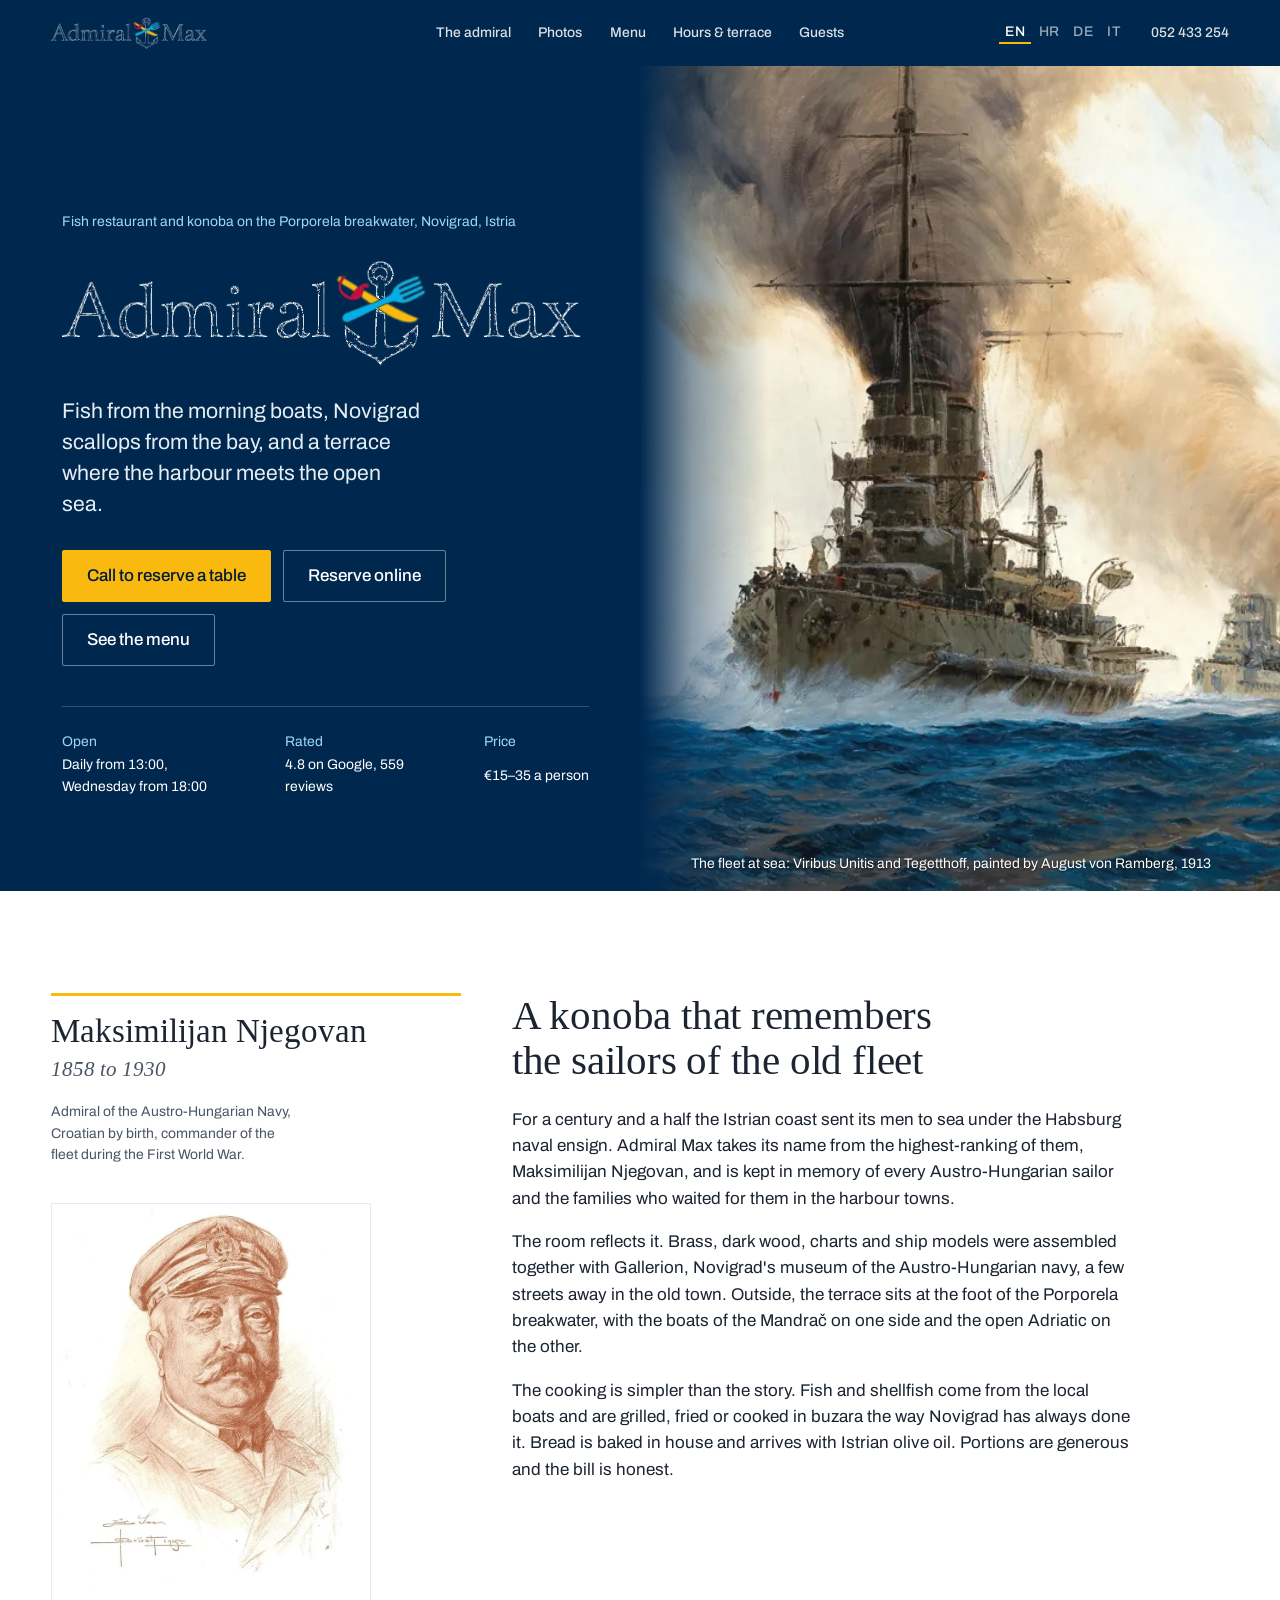
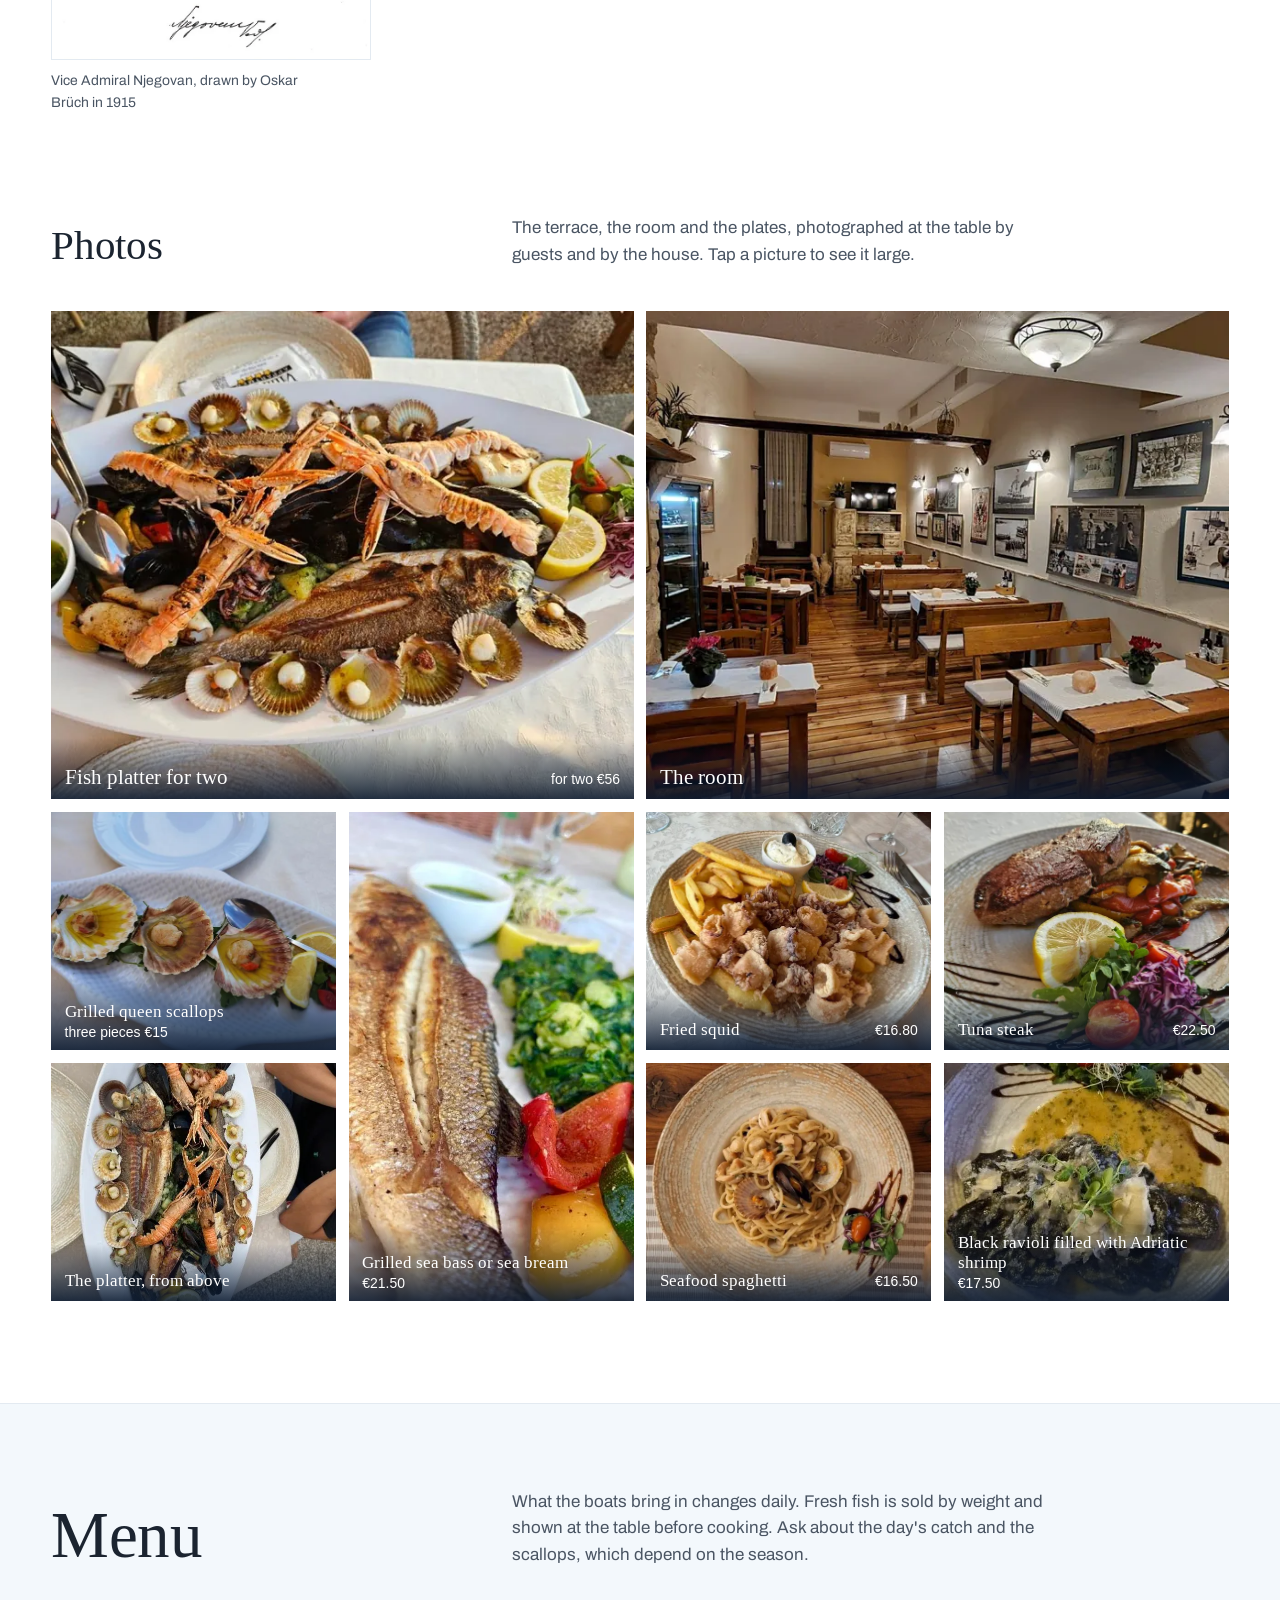
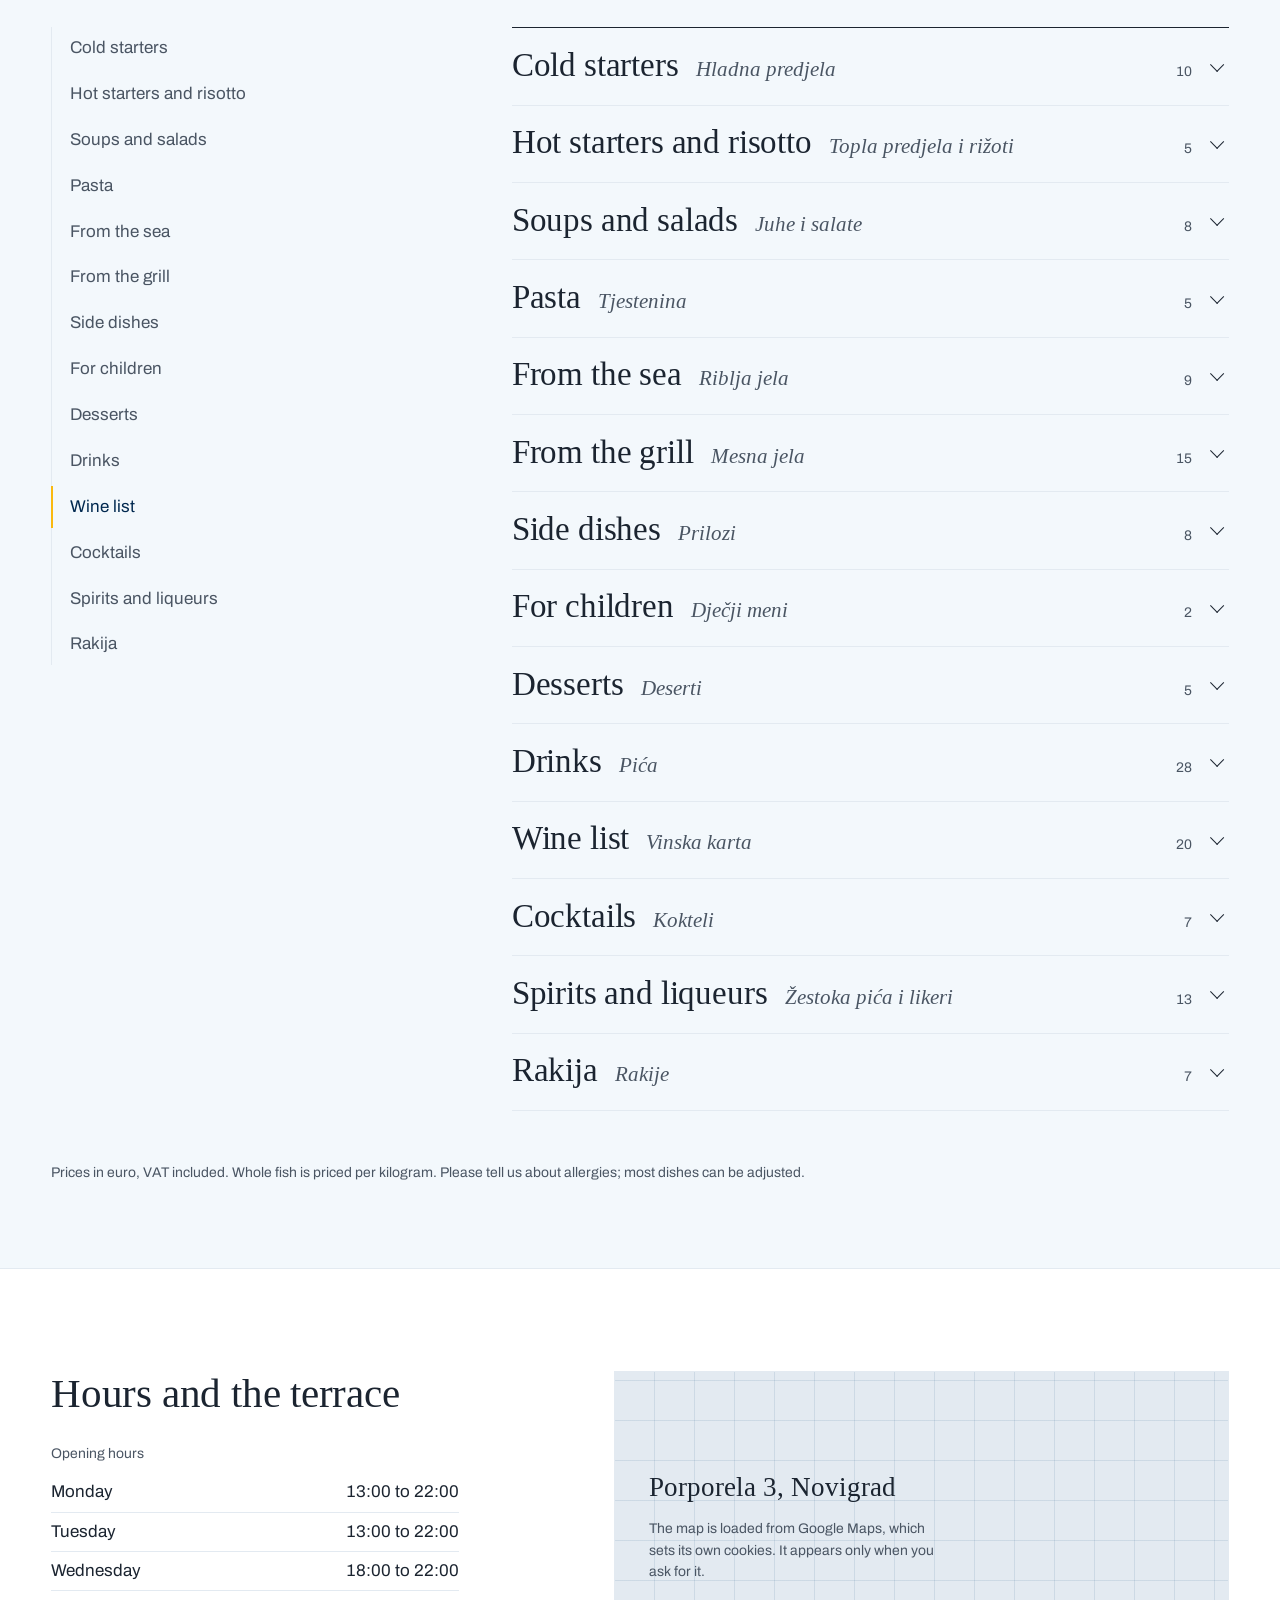
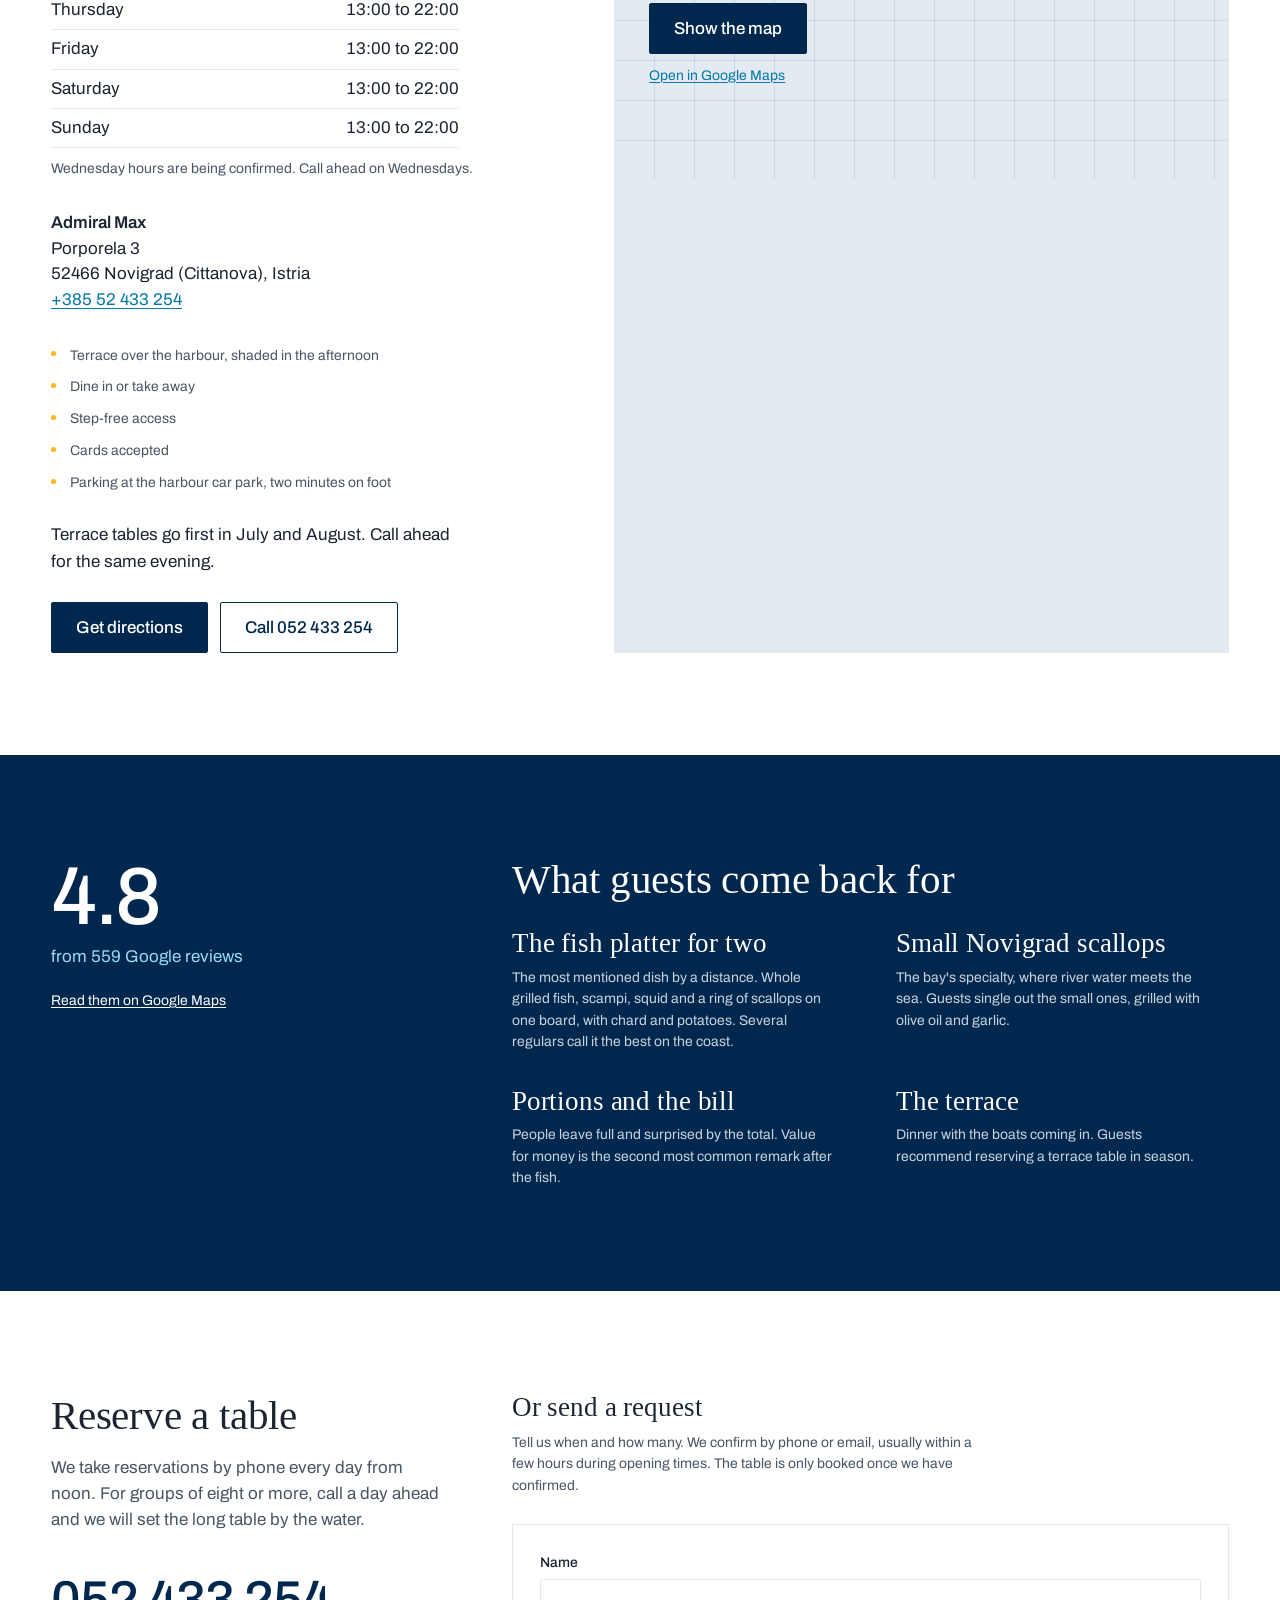
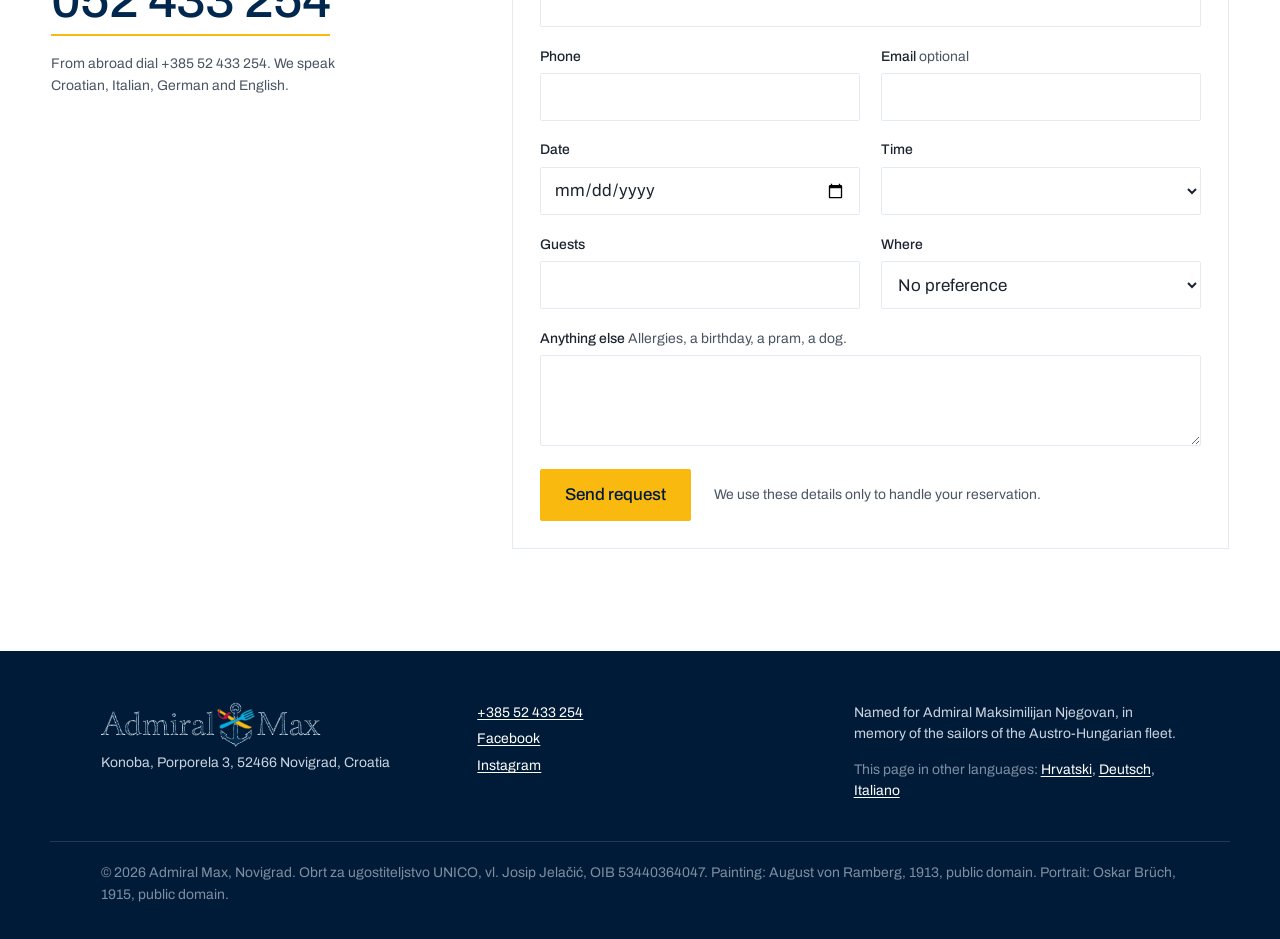
==== commit 166f772f: "Name in white on navy: header and hero use the light logo, as the restaurant asked Co-Authored-By: C" ====
--- a/index.html
+++ b/index.html
@@ -56,7 +56,7 @@
 <a class="skip" href="#menu">Skip to the menu</a>
 
 <header class="top">
-  <a class="top-name" href="#top"><img src="assets/logo.png" alt="Admiral Max" width="1367" height="280"></a>
+  <a class="top-name" href="#top"><img src="assets/logo-light.png" alt="Admiral Max" width="1367" height="280"></a>
   <nav class="top-nav" aria-label="Sections">
     <a href="#story">The admiral</a>
     <a href="#photos">Photos</a>
@@ -87,14 +87,14 @@
     </figure>
     <div class="hero-copy">
       <p class="hero-place">Fish restaurant and konoba on the Porporela breakwater, Novigrad, Istria</p>
-      <h1 id="hero-title"><img src="assets/logo.png" alt="Admiral Max" width="1367" height="280" fetchpriority="high"></h1>
+      <h1 id="hero-title"><img src="assets/logo-light.png" alt="Admiral Max" width="1367" height="280" fetchpriority="high"></h1>
 
       <p class="hero-lede">Fish from the morning boats, Novigrad scallops from the bay, and a terrace where the harbour meets the open sea.</p>
 
       <div class="hero-actions">
         <a class="btn btn-brass" href="tel:+38552433254">Call to reserve a table</a>
-        <a class="btn btn-ghost-dark" href="#reserve">Reserve online</a>
-        <a class="btn btn-ghost-dark" href="#menu">See the menu</a>
+        <a class="btn btn-ghost" href="#reserve">Reserve online</a>
+        <a class="btn btn-ghost" href="#menu">See the menu</a>
       </div>
 
       <dl class="hero-facts">
--- a/css/style.css
+++ b/css/style.css
@@ -122,10 +122,8 @@
   align-items: center;
   gap: 1rem;
   padding: 1rem var(--gutter);
-  color: var(--navy);
-  background: rgba(255, 255, 255, .96);
-  box-shadow: 0 1px 0 var(--stone-2);
-  backdrop-filter: blur(8px);
+  color: #fff;
+  background: var(--navy);
 }
 .top-name img { display: block; height: 32px; width: auto; }
 .top-name {
@@ -181,8 +179,8 @@
 .hero {
   position: relative;
   min-height: calc(100svh - 4.4rem);
-  background: var(--stone);
-  color: var(--navy);
+  background: var(--navy);
+  color: #fff;
   display: grid;
   grid-template-columns: minmax(0, 1fr) minmax(0, 1fr);
   align-items: center;
@@ -208,7 +206,7 @@
   position: absolute;
   inset: 0;
   pointer-events: none;
-  background: linear-gradient(90deg, #fff 0%, rgba(255, 255, 255, .45) 8%, rgba(255, 255, 255, 0) 20%);
+  background: linear-gradient(90deg, var(--navy) 0%, rgba(0, 40, 79, .45) 8%, rgba(0, 40, 79, 0) 20%);
 }
 .hero-art figcaption {
   position: absolute;
@@ -231,7 +229,7 @@
 
 .hero-place {
   font-size: var(--t-1);
-  color: var(--ink-2);
+  color: var(--sea-pale);
   margin-bottom: 1.6rem;
 }
 
@@ -242,7 +240,7 @@
   font-size: var(--t1);
   line-height: 1.45;
   max-width: 30ch;
-  color: var(--ink);
+  color: #E6EEF5;
   margin: 1.8rem 0 1.8rem;
 }
 
@@ -254,12 +252,12 @@
   gap: 1.5rem 2.4rem;
   margin: 0;
   padding-top: 1.4rem;
-  border-top: 1px solid var(--stone-2);
+  border-top: 1px solid rgba(255, 255, 255, .2);
   font-size: var(--t-1);
 }
 .hero-facts div { display: grid; gap: .1rem; }
-.hero-facts dt { color: var(--ink-2); }
-.hero-facts dd { margin: 0; color: var(--navy); font-variant-numeric: lining-nums tabular-nums; }
+.hero-facts dt { color: var(--sea-pale); }
+.hero-facts dd { margin: 0; color: #fff; font-variant-numeric: lining-nums tabular-nums; }
 
 
 /* =========================================================
@@ -873,7 +871,7 @@
   .hero-art { margin: 0; min-height: 0; }
   .hero-art img { position: static; width: 100%; height: auto; aspect-ratio: 16 / 10; object-position: 42% 50%; }
   .hero-art::after { display: none; }
-  .hero-art figcaption { position: static; padding: .6rem var(--gutter) 0; color: var(--ink-2); text-shadow: none; }
+  .hero-art figcaption { position: static; padding: .6rem var(--gutter) 0; color: var(--sea-pale); text-shadow: none; }
   .hero-copy { padding-top: 1.6rem; padding-bottom: 3rem; margin-top: 0; max-width: none; }
   .story-art { max-width: 520px; }
   .story-grid, .section-head, .menu-layout, .visit-grid, .guests-grid, .reserve-grid { grid-template-columns: 1fr; }
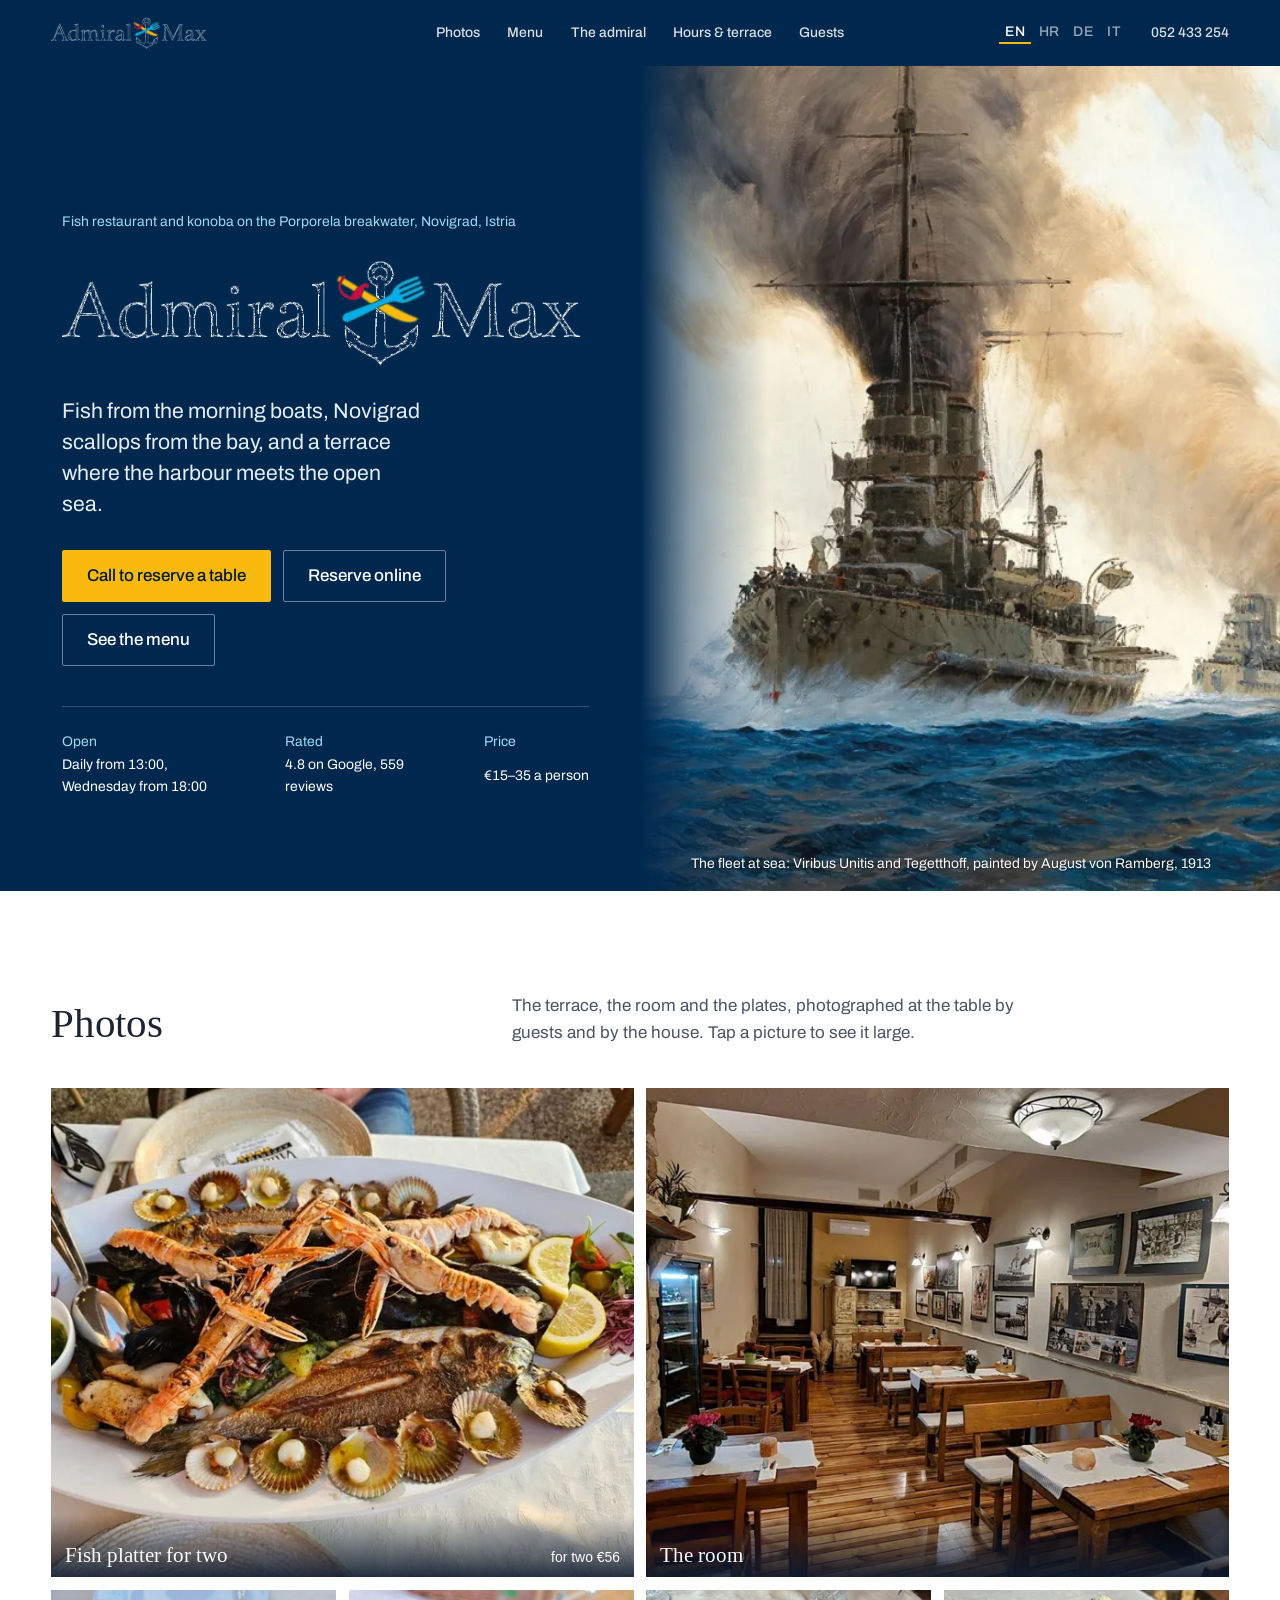
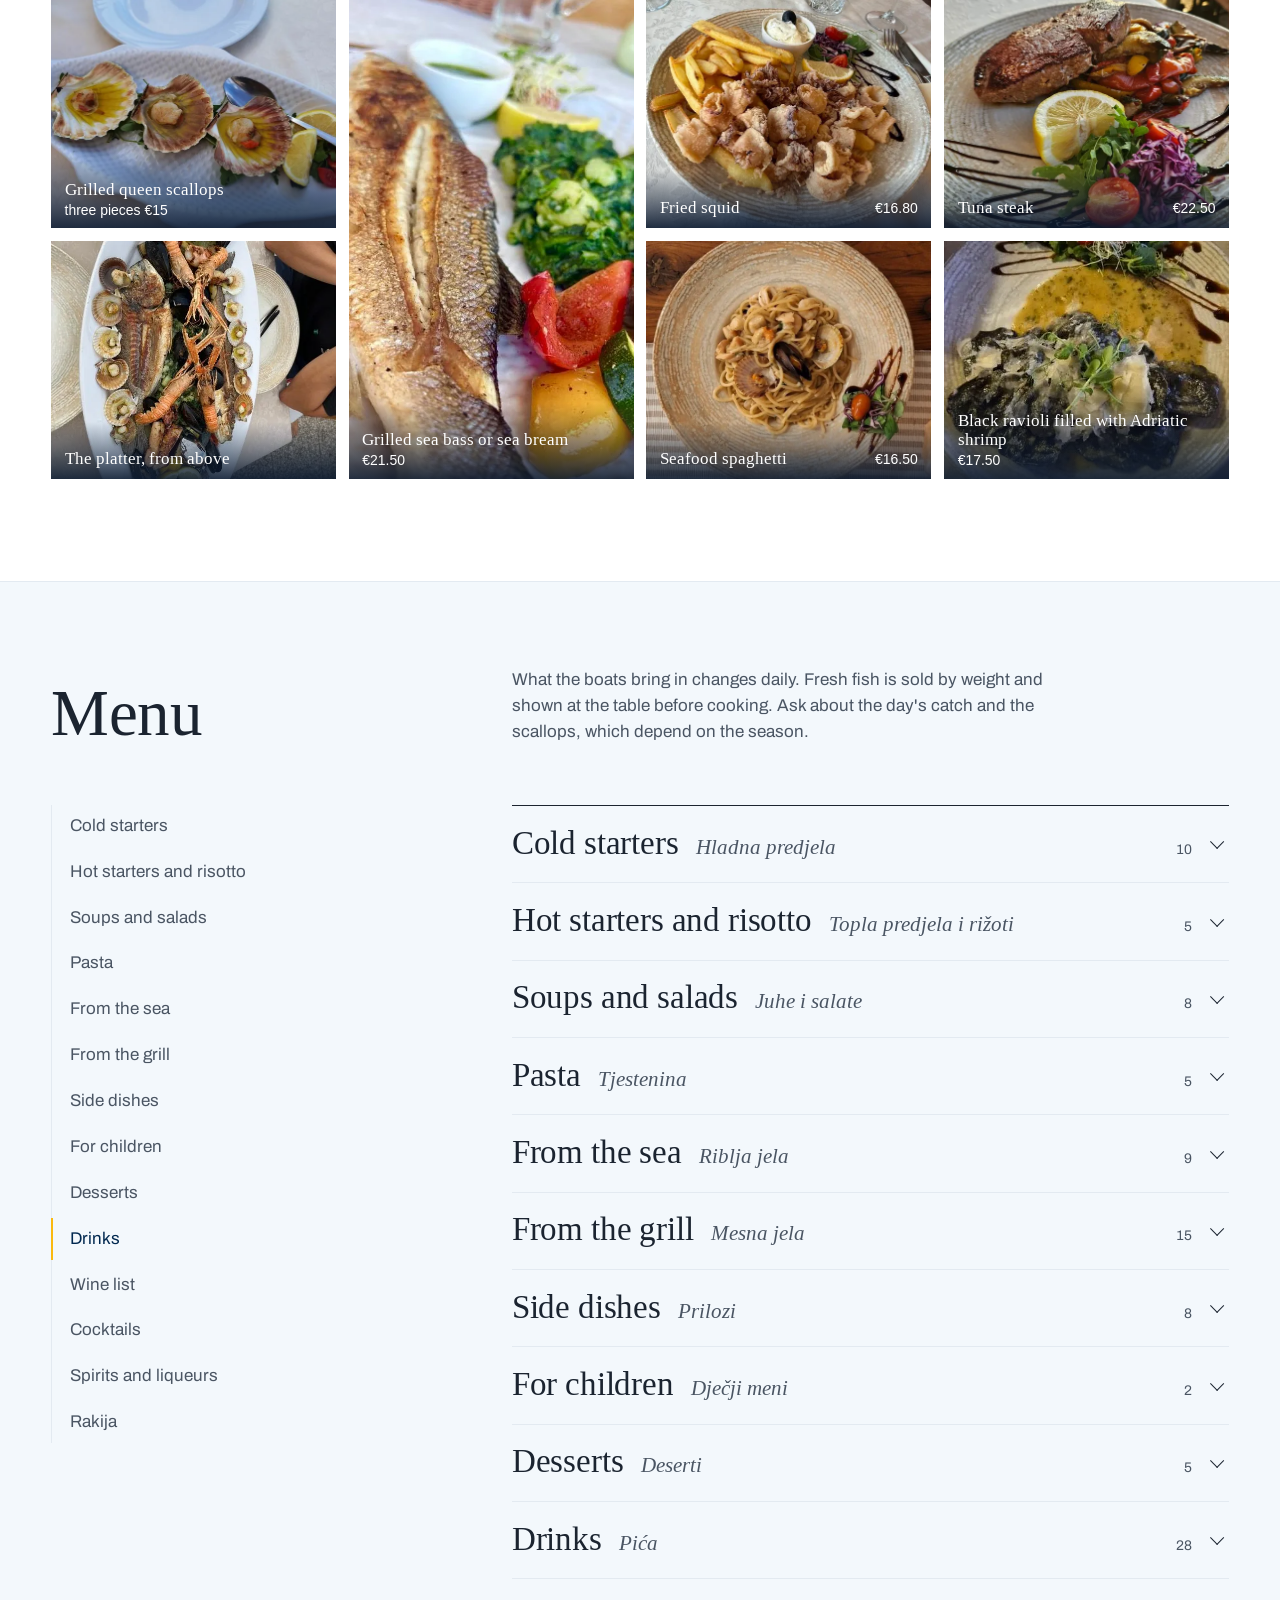
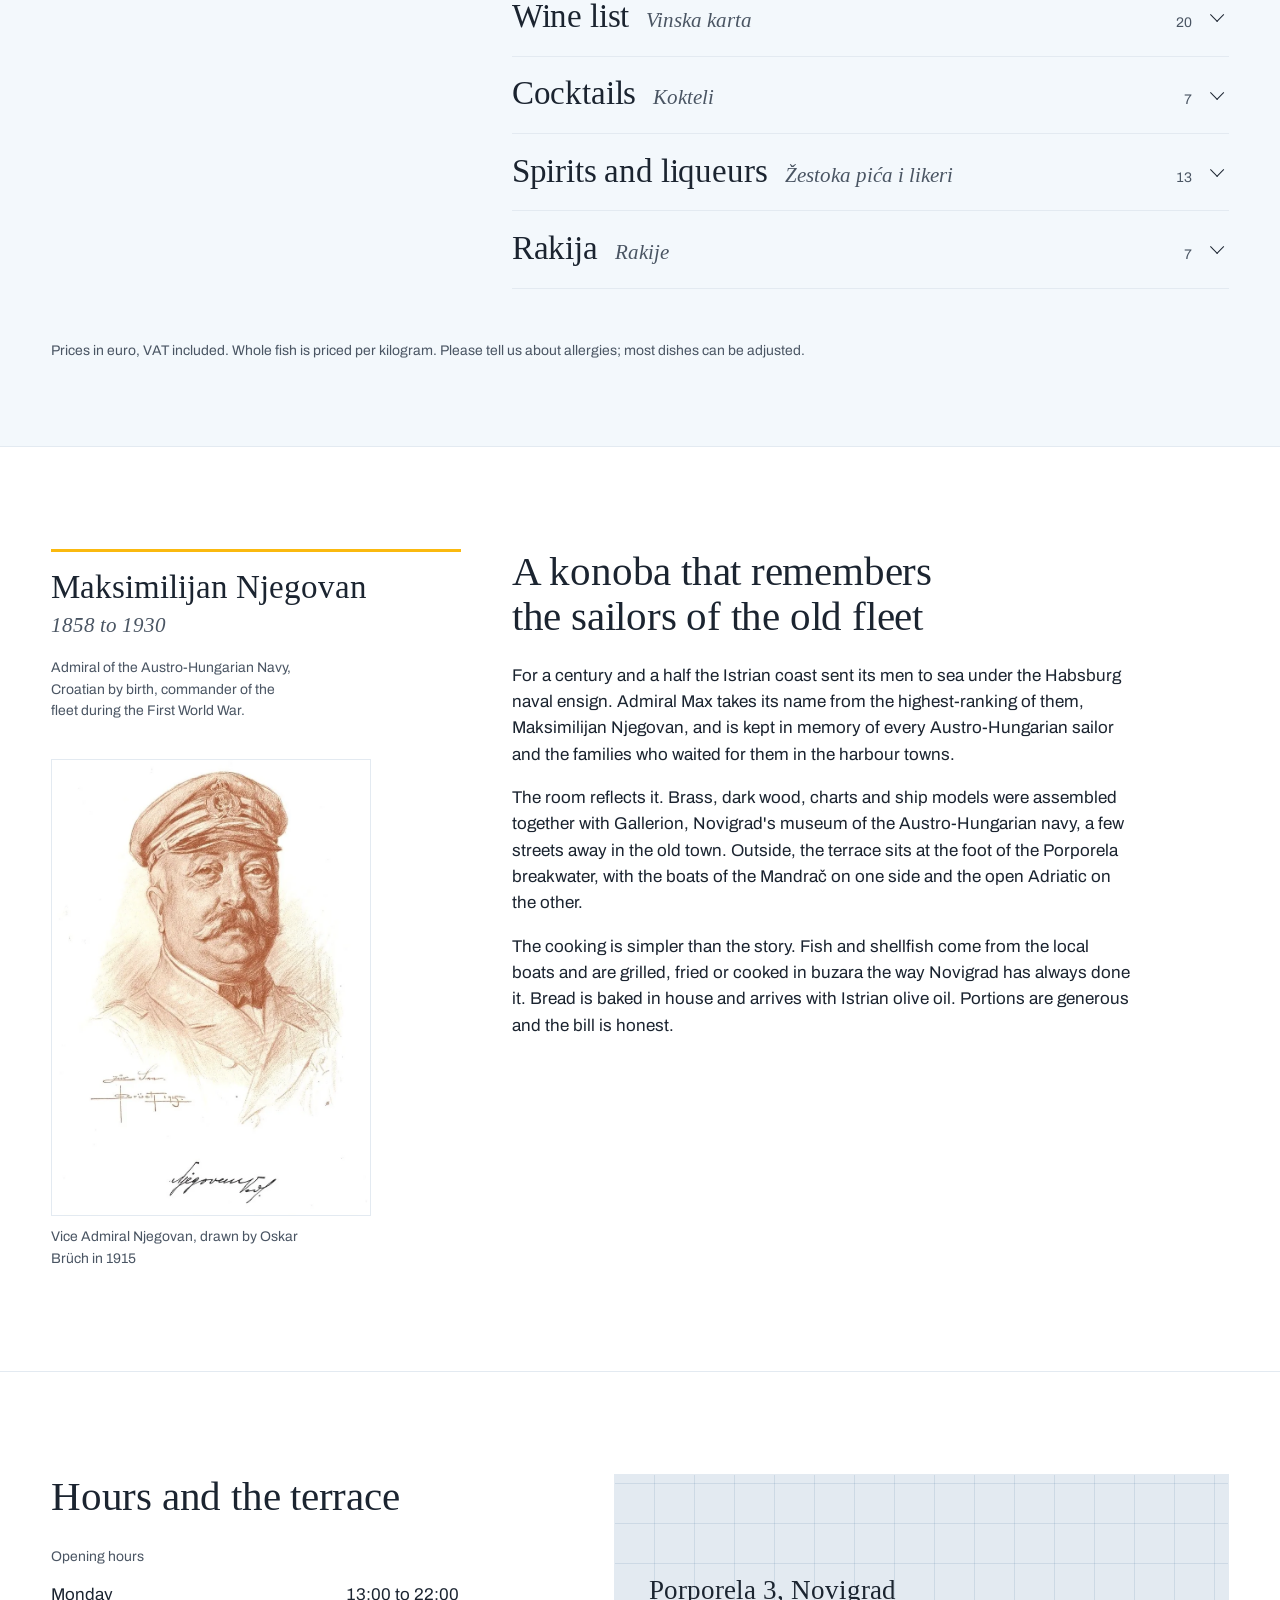
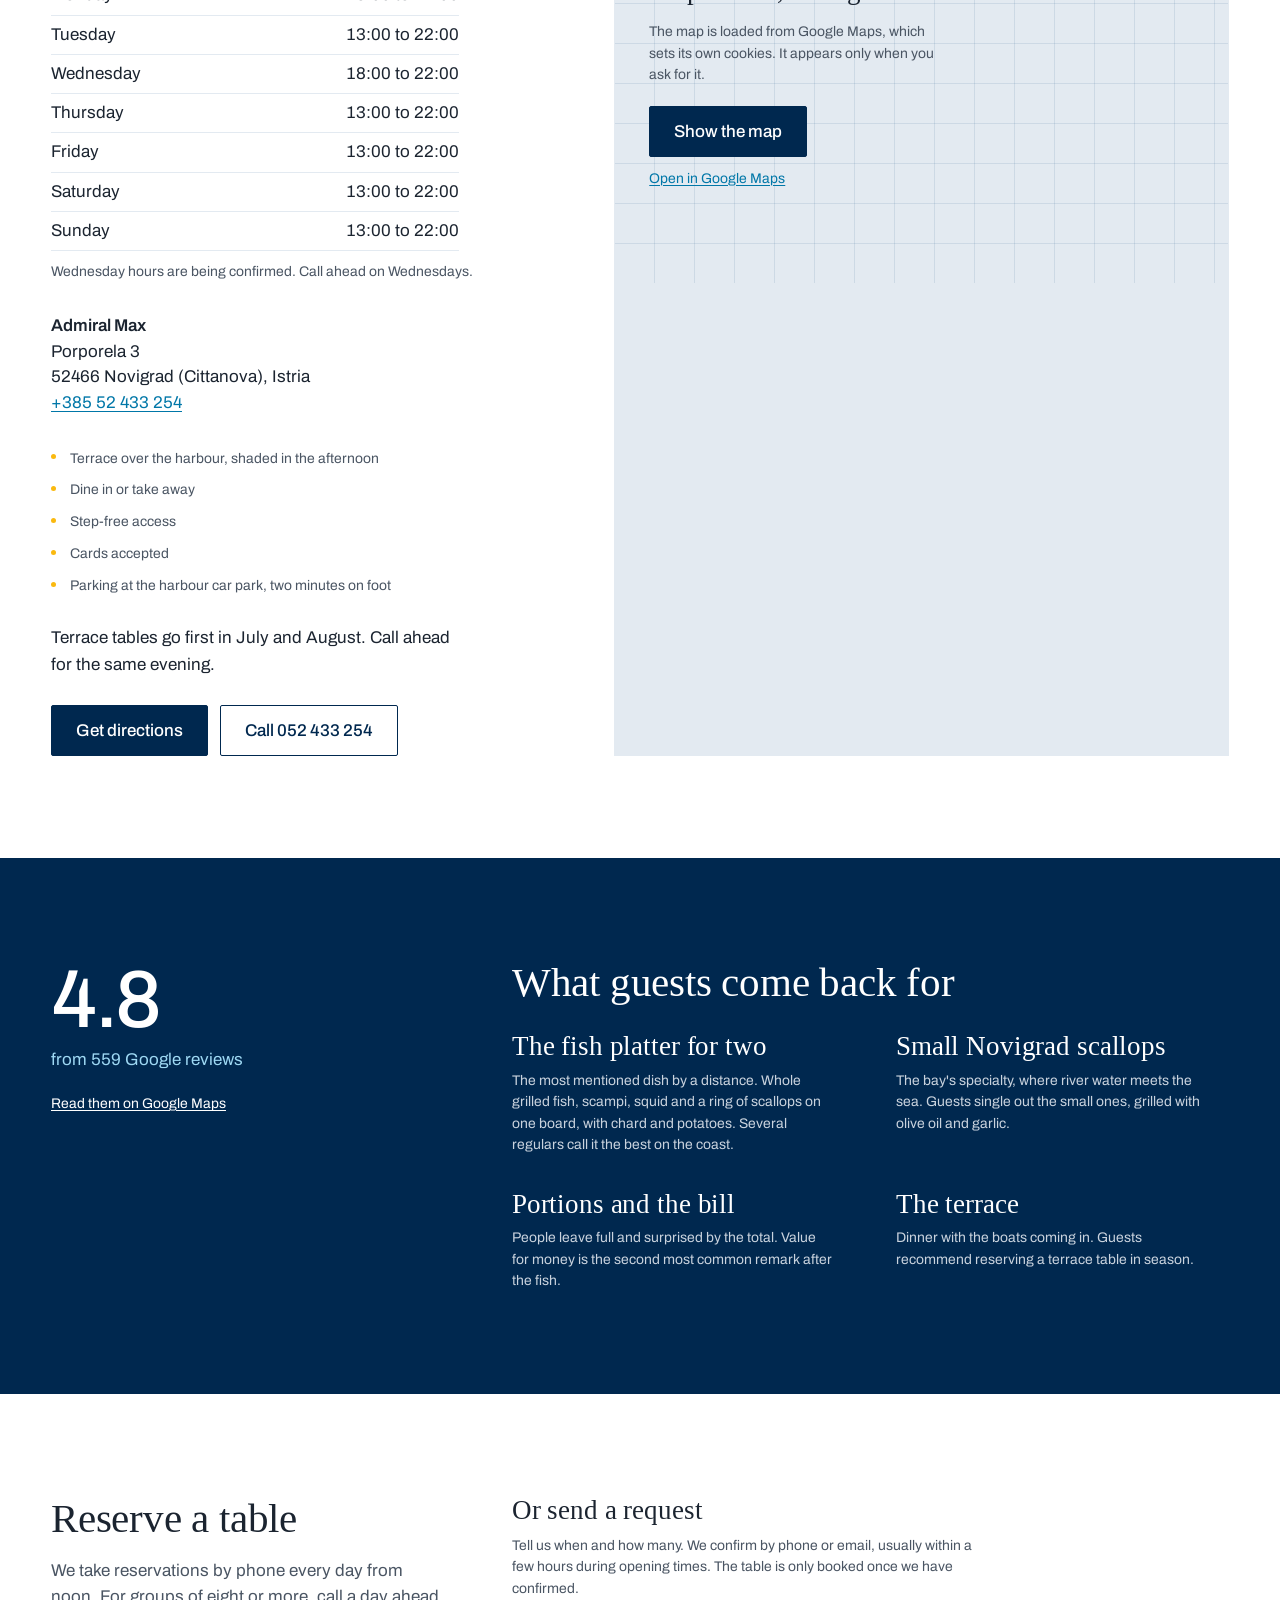
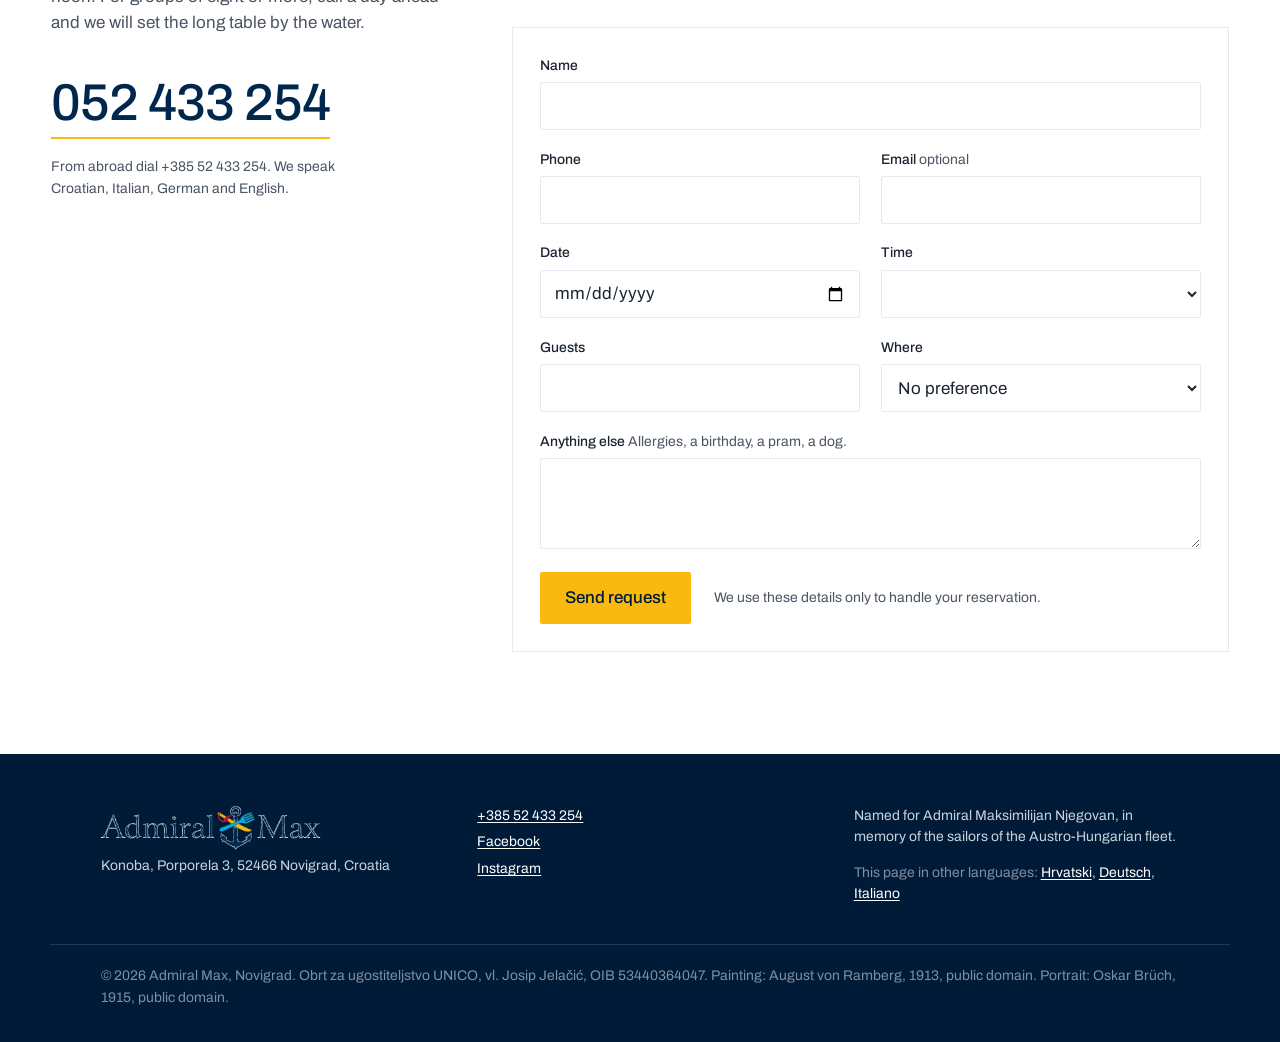
==== commit f1dccfa6: "Sections reordered as the restaurant asked: photos, menu, then the admiral The story moves below the" ====
--- a/index.html
+++ b/index.html
@@ -58,9 +58,9 @@
 <header class="top">
   <a class="top-name" href="#top"><img src="assets/logo-light.png" alt="Admiral Max" width="1367" height="280"></a>
   <nav class="top-nav" aria-label="Sections">
-    <a href="#story">The admiral</a>
     <a href="#photos">Photos</a>
     <a href="#menu">Menu</a>
+    <a href="#story">The admiral</a>
     <a href="#visit">Hours &amp; terrace</a>
     <a href="#guests">Guests</a>
   </nav>
@@ -102,31 +102,6 @@
         <div><dt>Rated</dt><dd>4.8 on Google, 559 reviews</dd></div>
         <div><dt>Price</dt><dd>€15–35 a person</dd></div>
       </dl>
-    </div>
-  </section>
-
-  <!-- ============ STORY ============ -->
-  <section class="story" id="story" aria-labelledby="story-title">
-    <div class="story-grid">
-      <div class="story-side">
-        <div class="admiral-card">
-          <p class="admiral-name">Maksimilijan Njegovan</p>
-          <p class="admiral-dates">1858 to 1930</p>
-          <p class="admiral-role">Admiral of the Austro-Hungarian Navy, Croatian by birth, commander of the fleet during the First World War.</p>
-        </div>
-        <figure class="story-art">
-          <img src="assets/njegovan.jpg"
-               srcset="assets/njegovan.webp 747w"
-               sizes="(max-width: 980px) 60vw, 320px" alt="Sanguine portrait of Vice Admiral Maksimilijan Njegovan in naval cap and uniform" width="747" height="1068" loading="lazy">
-          <figcaption>Vice Admiral Njegovan, drawn by Oskar Brüch in 1915</figcaption>
-        </figure>
-      </div>
-      <div class="story-body">
-        <h2 id="story-title">A konoba that remembers the sailors of the old fleet</h2>
-        <p>For a century and a half the Istrian coast sent its men to sea under the Habsburg naval ensign. Admiral Max takes its name from the highest-ranking of them, Maksimilijan Njegovan, and is kept in memory of every Austro-Hungarian sailor and the families who waited for them in the harbour towns.</p>
-        <p>The room reflects it. Brass, dark wood, charts and ship models were assembled together with Gallerion, Novigrad&#x27;s museum of the Austro-Hungarian navy, a few streets away in the old town. Outside, the terrace sits at the foot of the Porporela breakwater, with the boats of the Mandrač on one side and the open Adriatic on the other.</p>
-        <p>The cooking is simpler than the story. Fish and shellfish come from the local boats and are grilled, fried or cooked in buzara the way Novigrad has always done it. Bread is baked in house and arrives with Istrian olive oil. Portions are generous and the bill is honest.</p>
-      </div>
     </div>
   </section>
 
@@ -1501,6 +1476,31 @@
     <p class="menu-foot">Prices in euro, VAT included. Whole fish is priced per kilogram. Please tell us about allergies; most dishes can be adjusted.</p>
   </section>
 
+  <!-- ============ STORY ============ -->
+  <section class="story" id="story" aria-labelledby="story-title">
+    <div class="story-grid">
+      <div class="story-side">
+        <div class="admiral-card">
+          <p class="admiral-name">Maksimilijan Njegovan</p>
+          <p class="admiral-dates">1858 to 1930</p>
+          <p class="admiral-role">Admiral of the Austro-Hungarian Navy, Croatian by birth, commander of the fleet during the First World War.</p>
+        </div>
+        <figure class="story-art">
+          <img src="assets/njegovan.jpg"
+               srcset="assets/njegovan.webp 747w"
+               sizes="(max-width: 980px) 60vw, 320px" alt="Sanguine portrait of Vice Admiral Maksimilijan Njegovan in naval cap and uniform" width="747" height="1068" loading="lazy">
+          <figcaption>Vice Admiral Njegovan, drawn by Oskar Brüch in 1915</figcaption>
+        </figure>
+      </div>
+      <div class="story-body">
+        <h2 id="story-title">A konoba that remembers the sailors of the old fleet</h2>
+        <p>For a century and a half the Istrian coast sent its men to sea under the Habsburg naval ensign. Admiral Max takes its name from the highest-ranking of them, Maksimilijan Njegovan, and is kept in memory of every Austro-Hungarian sailor and the families who waited for them in the harbour towns.</p>
+        <p>The room reflects it. Brass, dark wood, charts and ship models were assembled together with Gallerion, Novigrad&#x27;s museum of the Austro-Hungarian navy, a few streets away in the old town. Outside, the terrace sits at the foot of the Porporela breakwater, with the boats of the Mandrač on one side and the open Adriatic on the other.</p>
+        <p>The cooking is simpler than the story. Fish and shellfish come from the local boats and are grilled, fried or cooked in buzara the way Novigrad has always done it. Bread is baked in house and arrives with Istrian olive oil. Portions are generous and the bill is honest.</p>
+      </div>
+    </div>
+  </section>
+
   <!-- ============ VISIT: hours, terrace, map ============ -->
   <section class="visit" id="visit" aria-labelledby="visit-title">
     <div class="visit-grid">
--- a/css/style.css
+++ b/css/style.css
@@ -501,7 +501,7 @@
 /* =========================================================
    Visit
    ========================================================= */
-.visit { padding-top: 6rem; padding-bottom: 6rem; }
+.visit { padding-top: 6rem; padding-bottom: 6rem; border-top: 1px solid var(--stone-2); }
 .visit-grid {
   display: grid;
   grid-template-columns: minmax(0, 5fr) minmax(0, 6fr);
@@ -605,7 +605,7 @@
 /* =========================================================
    Photo gallery and lightbox
    ========================================================= */
-.gallery { padding: 0 var(--gutter) 6rem; }
+.gallery { padding: 6rem var(--gutter); }
 
 .plates {
   list-style: none;
@@ -726,7 +726,7 @@
   .plate:last-child { grid-column: span 2; }
 }
 @media (max-width: 640px) {
-  .gallery { padding-bottom: 4rem; }
+  .gallery { padding-top: 4rem; padding-bottom: 4rem; }
   .plates { grid-auto-rows: 10rem; gap: .5rem; }
   .plate-cap { padding: 1.2rem .6rem .5rem; }
   .plate-cap .cap, .plate-wide .plate-cap .cap, .plate-long .plate-cap .cap { font-size: var(--t0); }
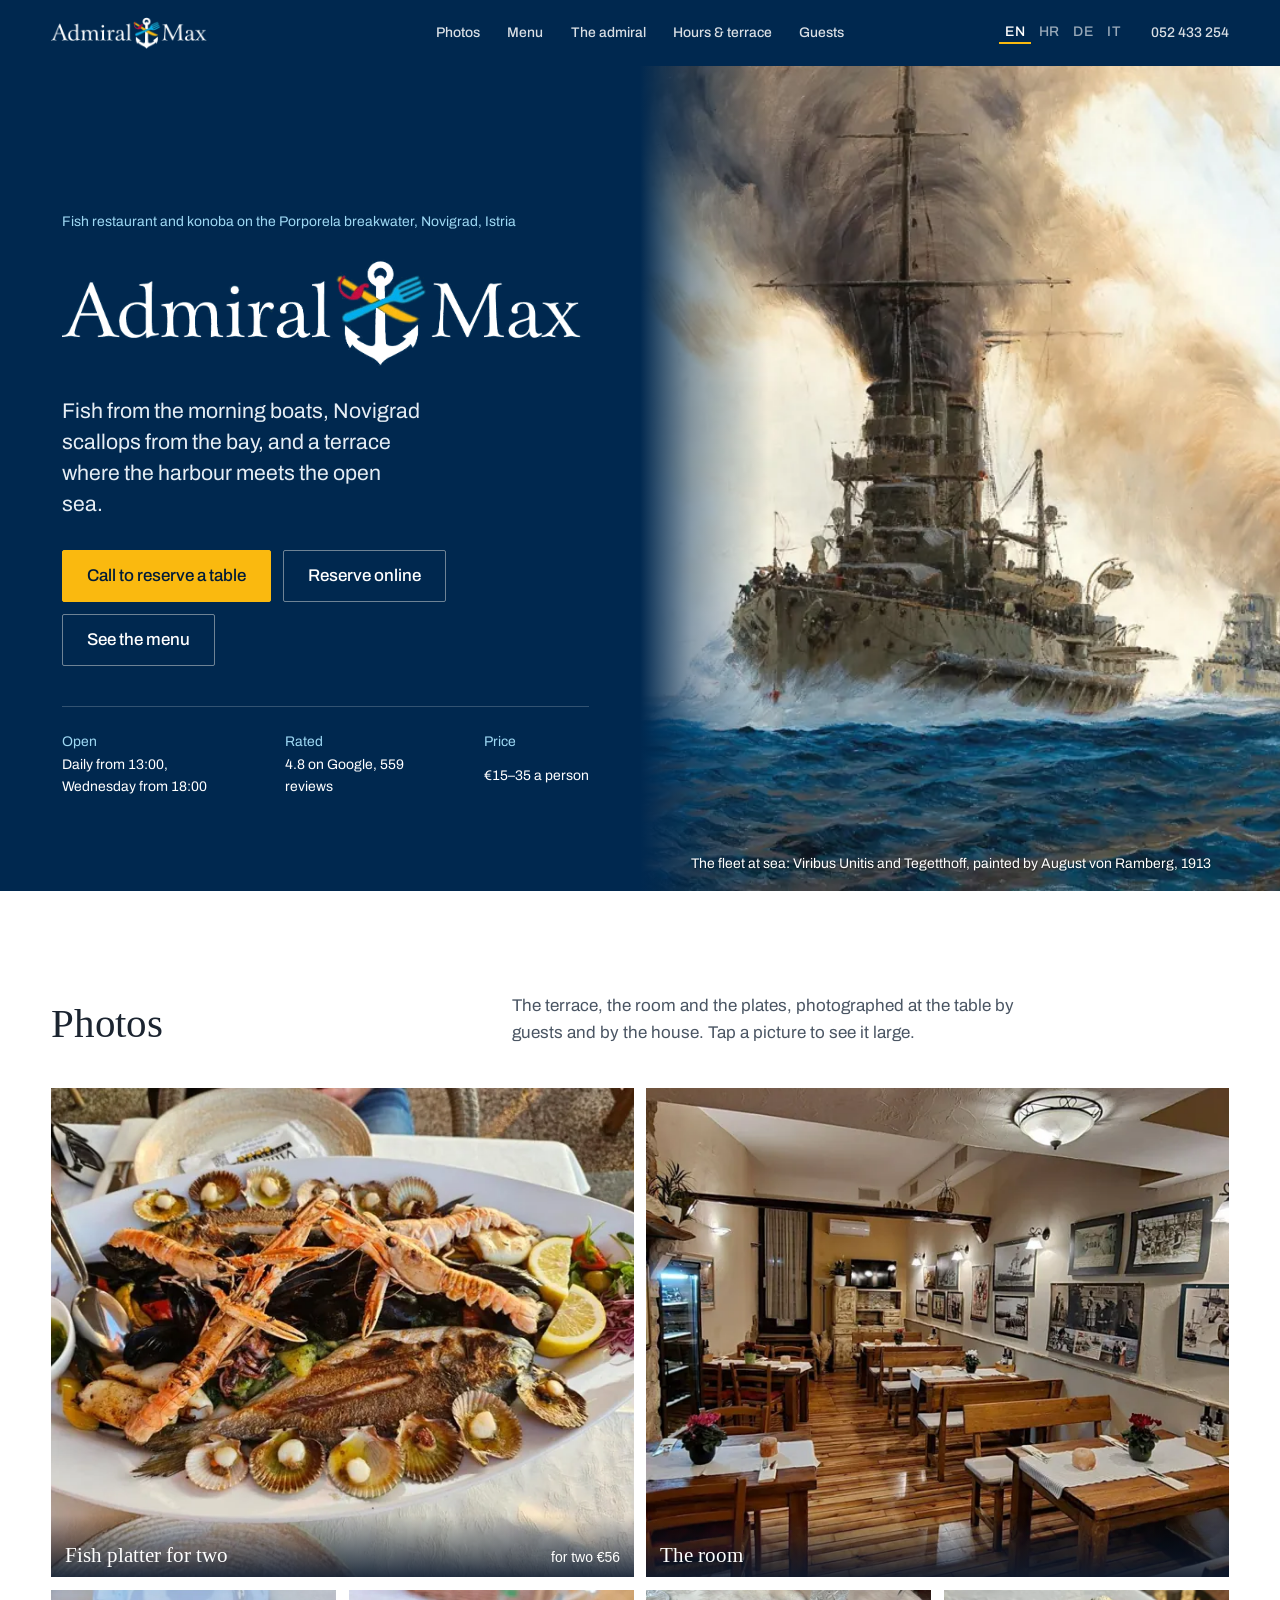
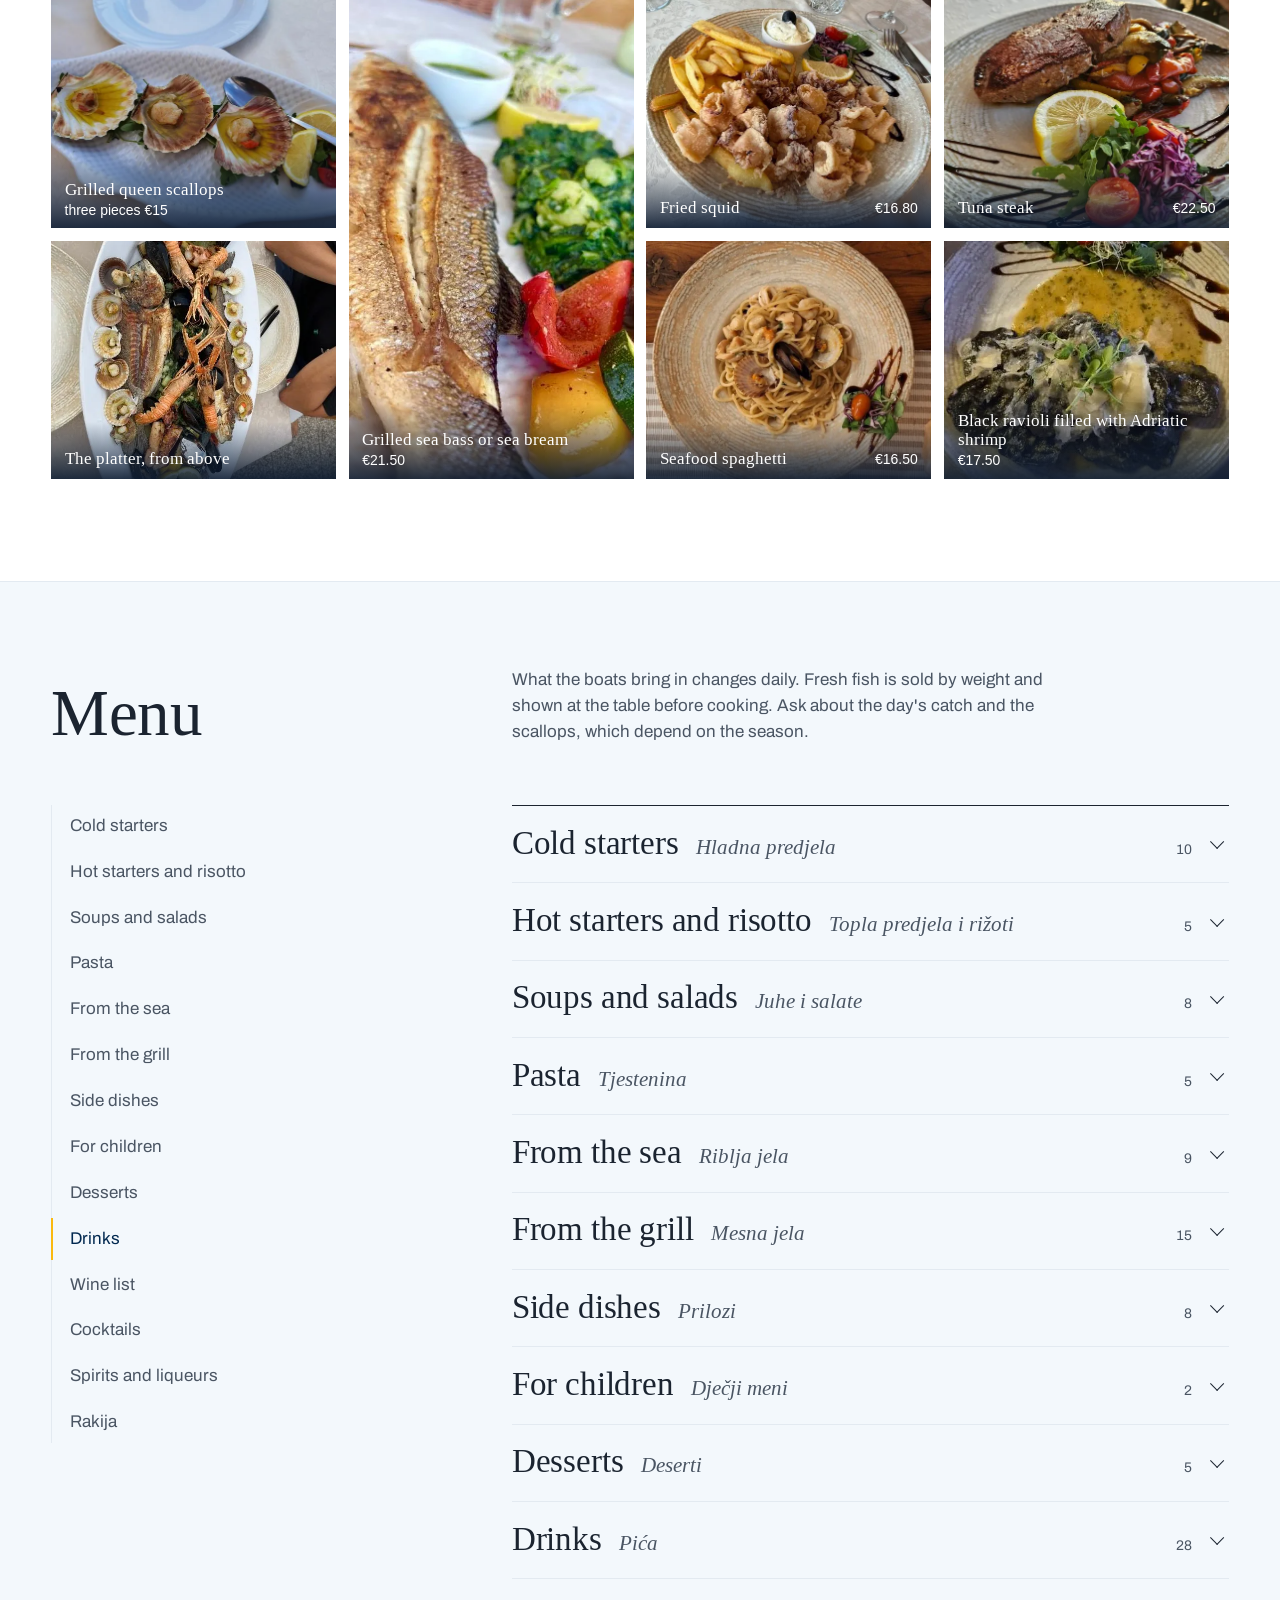
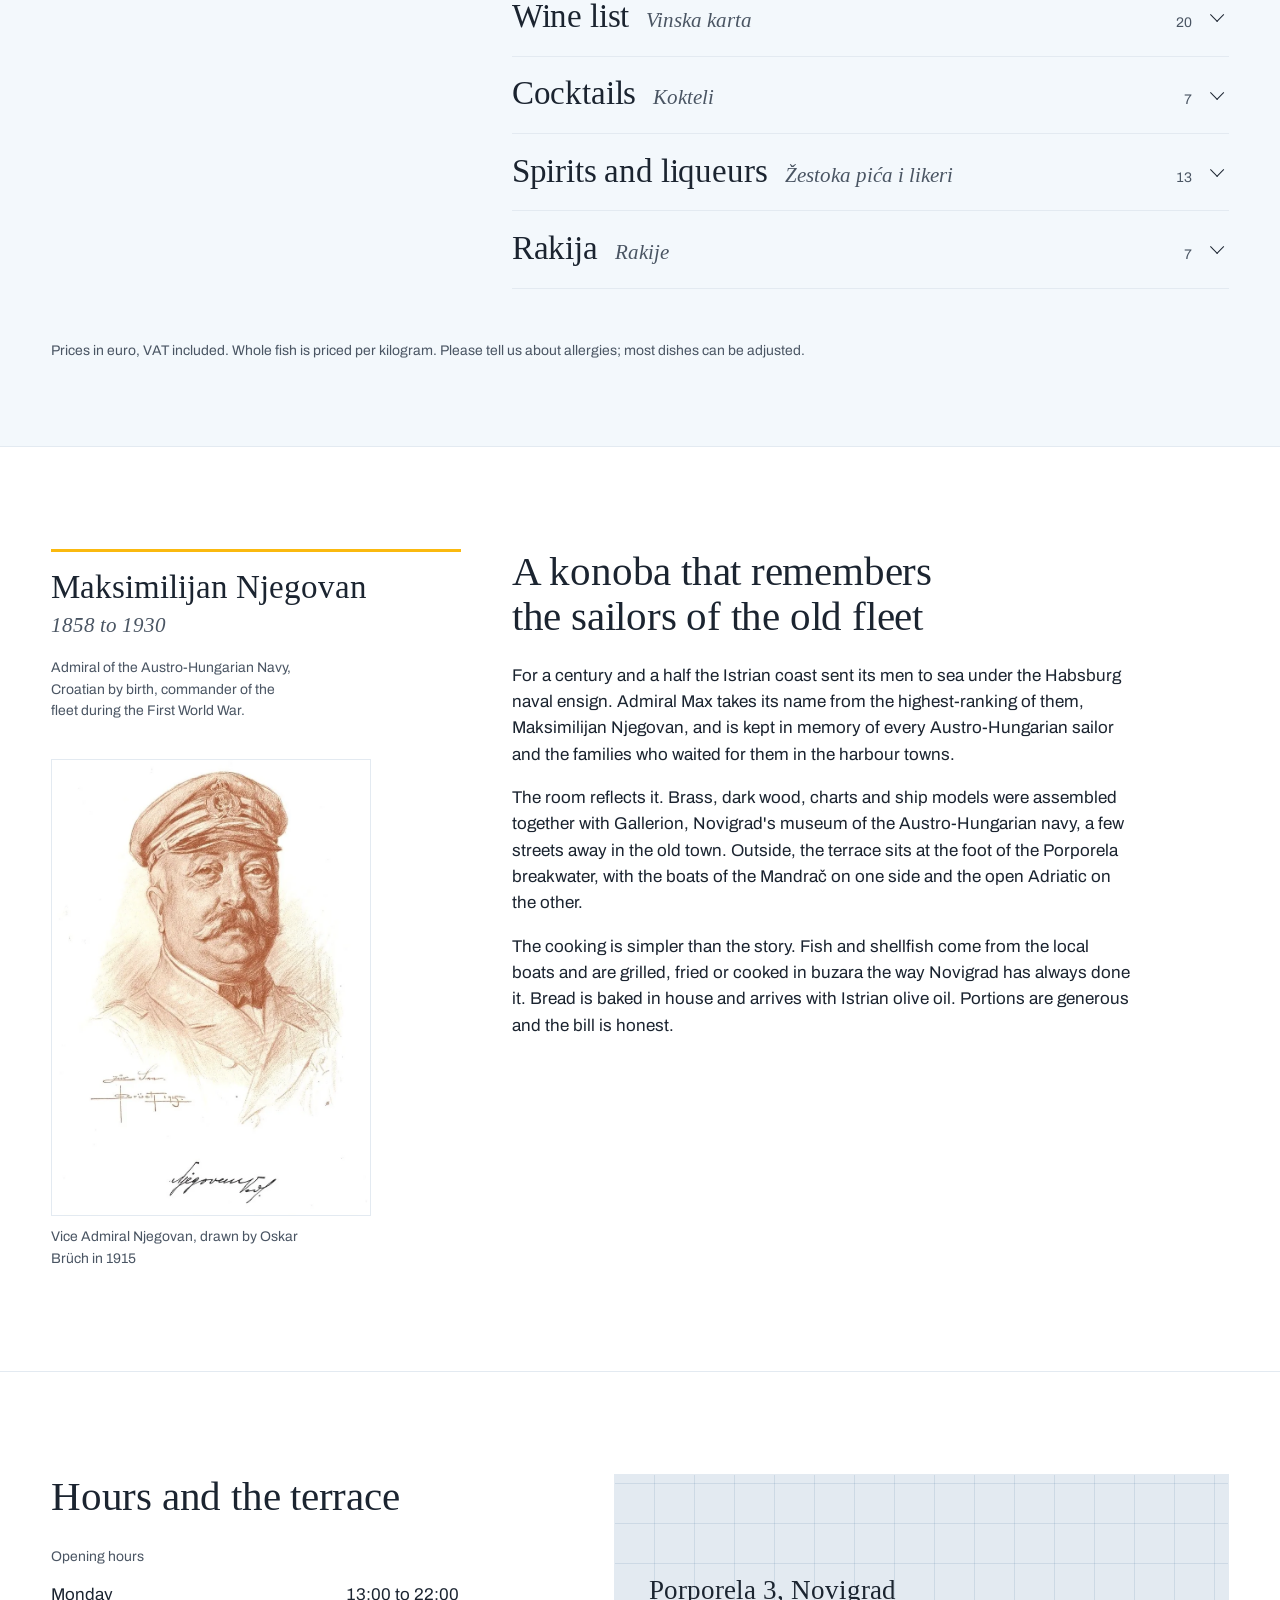
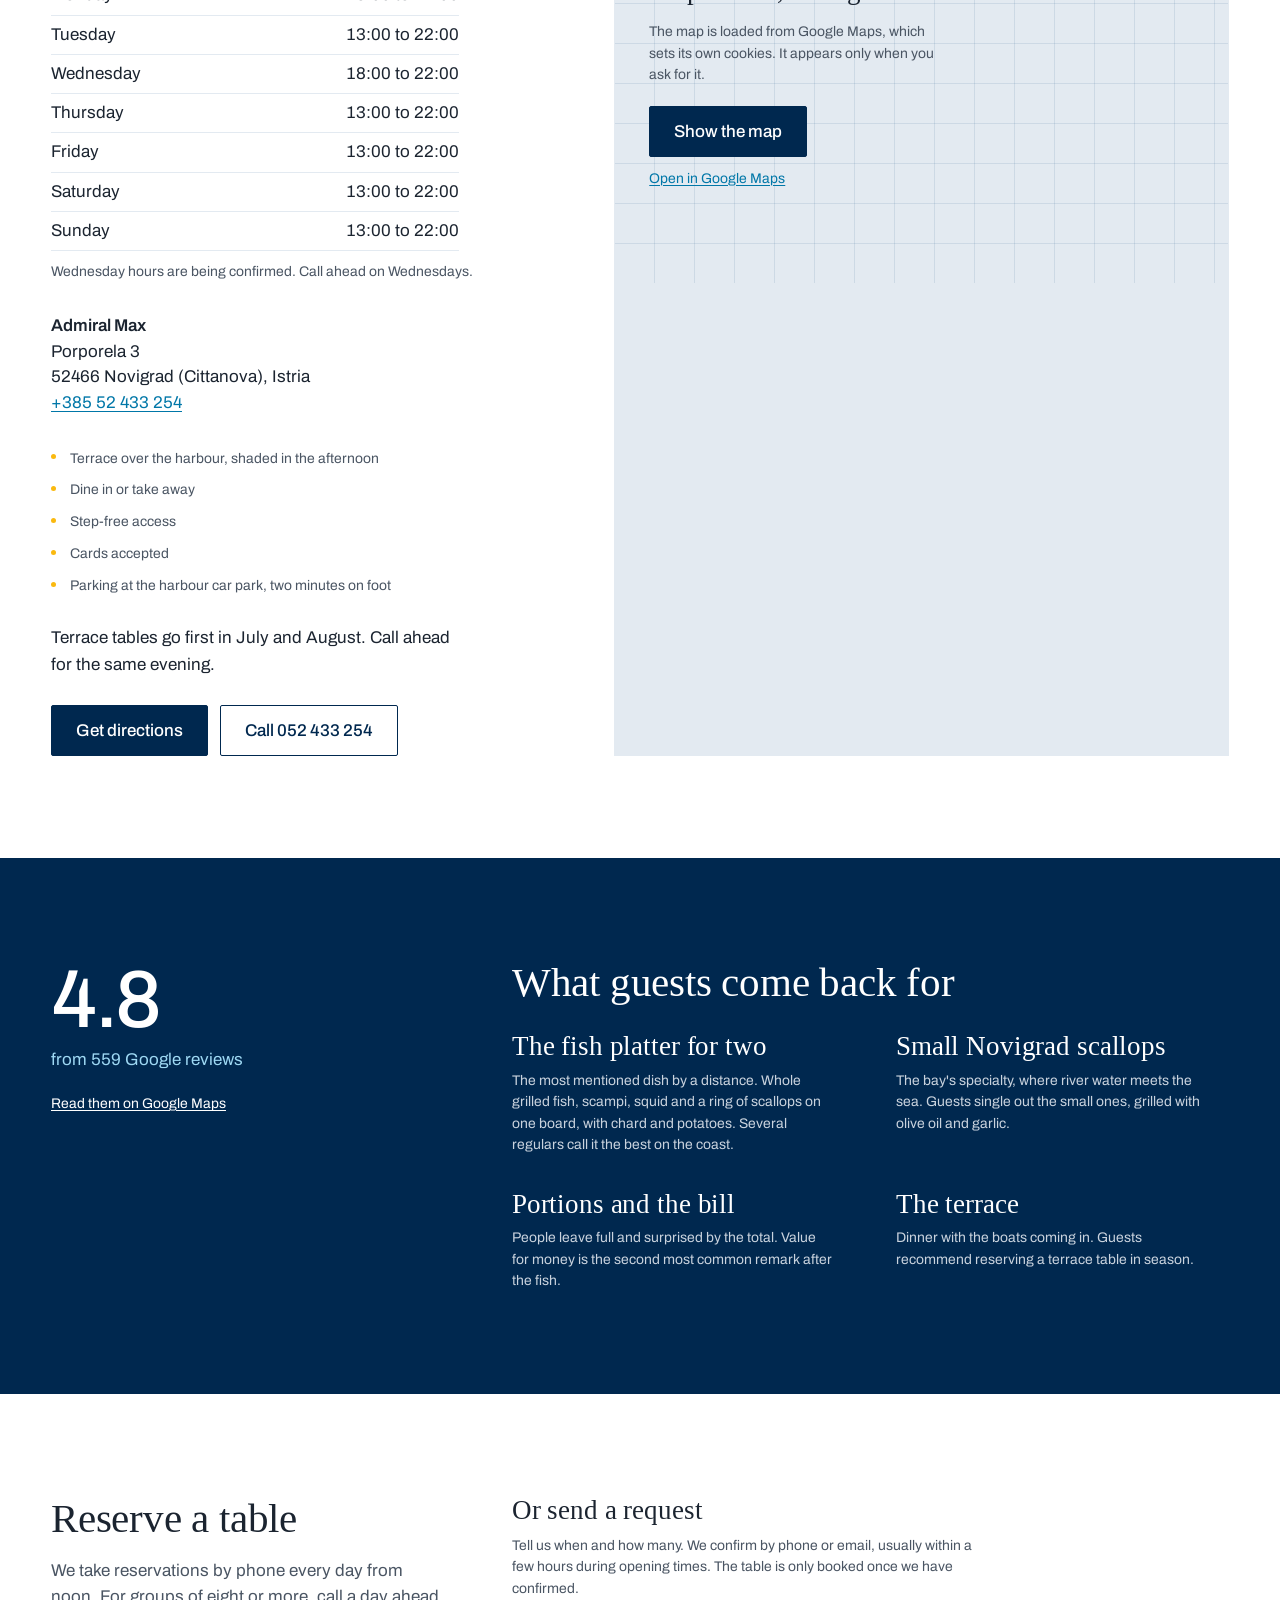
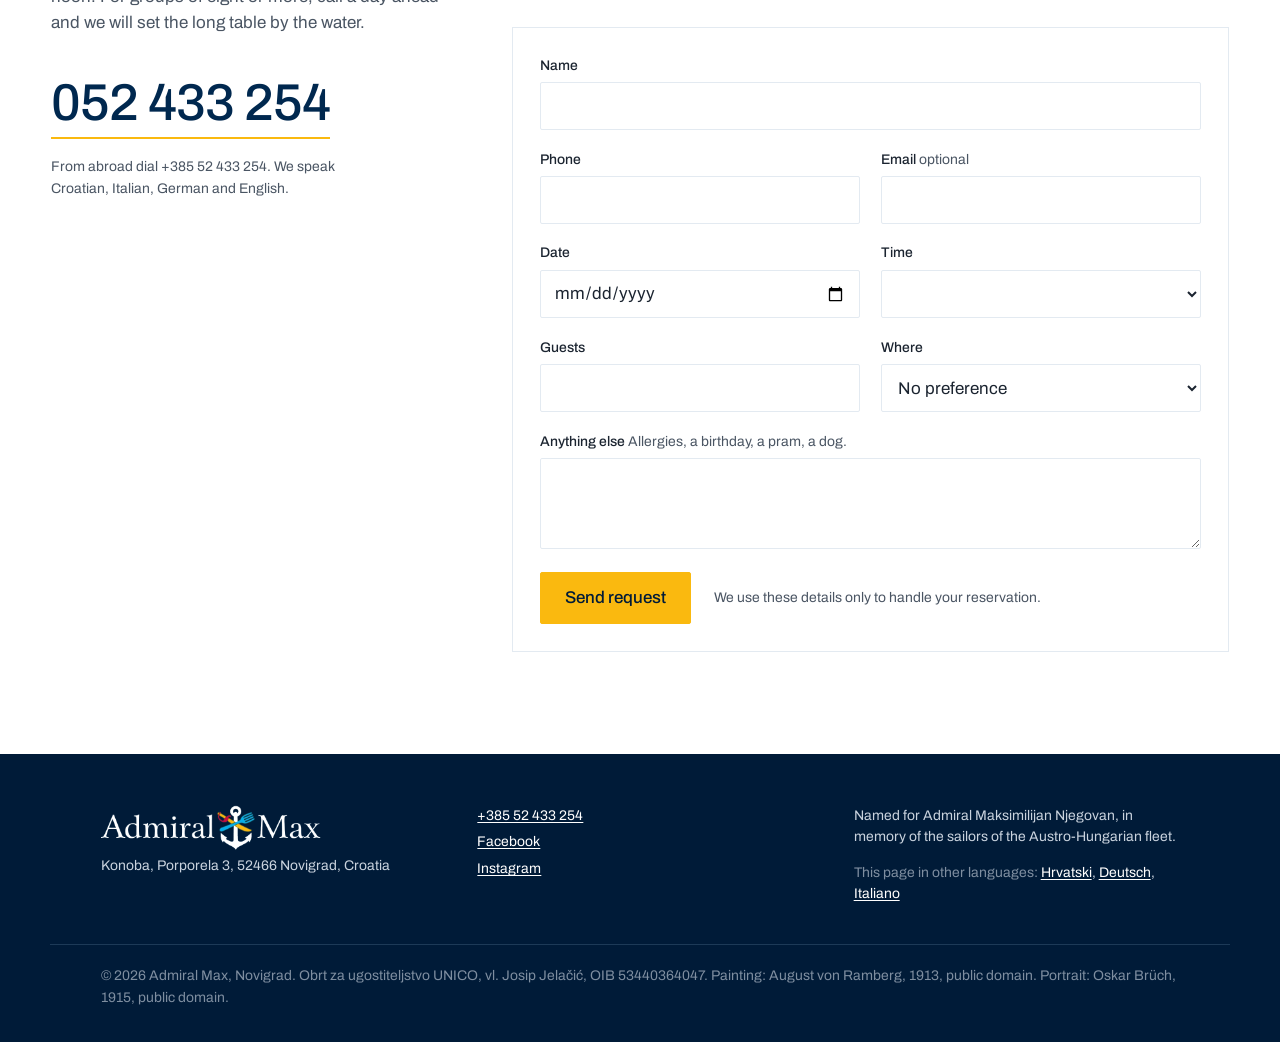
==== commit 71b4aa93: "Bust the cached white logo on phones that already loaded it Co-Authored-By: Claude Fable 5.1 <norepl" ====
--- a/index.html
+++ b/index.html
@@ -56,7 +56,7 @@
 <a class="skip" href="#menu">Skip to the menu</a>
 
 <header class="top">
-  <a class="top-name" href="#top"><img src="assets/logo-light.png" alt="Admiral Max" width="1367" height="280"></a>
+  <a class="top-name" href="#top"><img src="assets/logo-light.png?v=2" alt="Admiral Max" width="1367" height="280"></a>
   <nav class="top-nav" aria-label="Sections">
     <a href="#photos">Photos</a>
     <a href="#menu">Menu</a>
@@ -87,7 +87,7 @@
     </figure>
     <div class="hero-copy">
       <p class="hero-place">Fish restaurant and konoba on the Porporela breakwater, Novigrad, Istria</p>
-      <h1 id="hero-title"><img src="assets/logo-light.png" alt="Admiral Max" width="1367" height="280" fetchpriority="high"></h1>
+      <h1 id="hero-title"><img src="assets/logo-light.png?v=2" alt="Admiral Max" width="1367" height="280" fetchpriority="high"></h1>
 
       <p class="hero-lede">Fish from the morning boats, Novigrad scallops from the bay, and a terrace where the harbour meets the open sea.</p>
 
@@ -1649,7 +1649,7 @@
 <footer class="foot">
   <div class="foot-grid">
     <div>
-      <p class="foot-name"><img src="assets/logo-light.png" alt="Admiral Max" width="1367" height="280" loading="lazy"></p>
+      <p class="foot-name"><img src="assets/logo-light.png?v=2" alt="Admiral Max" width="1367" height="280" loading="lazy"></p>
       <p>Konoba, Porporela 3, 52466 Novigrad, Croatia</p>
     </div>
     <div>
